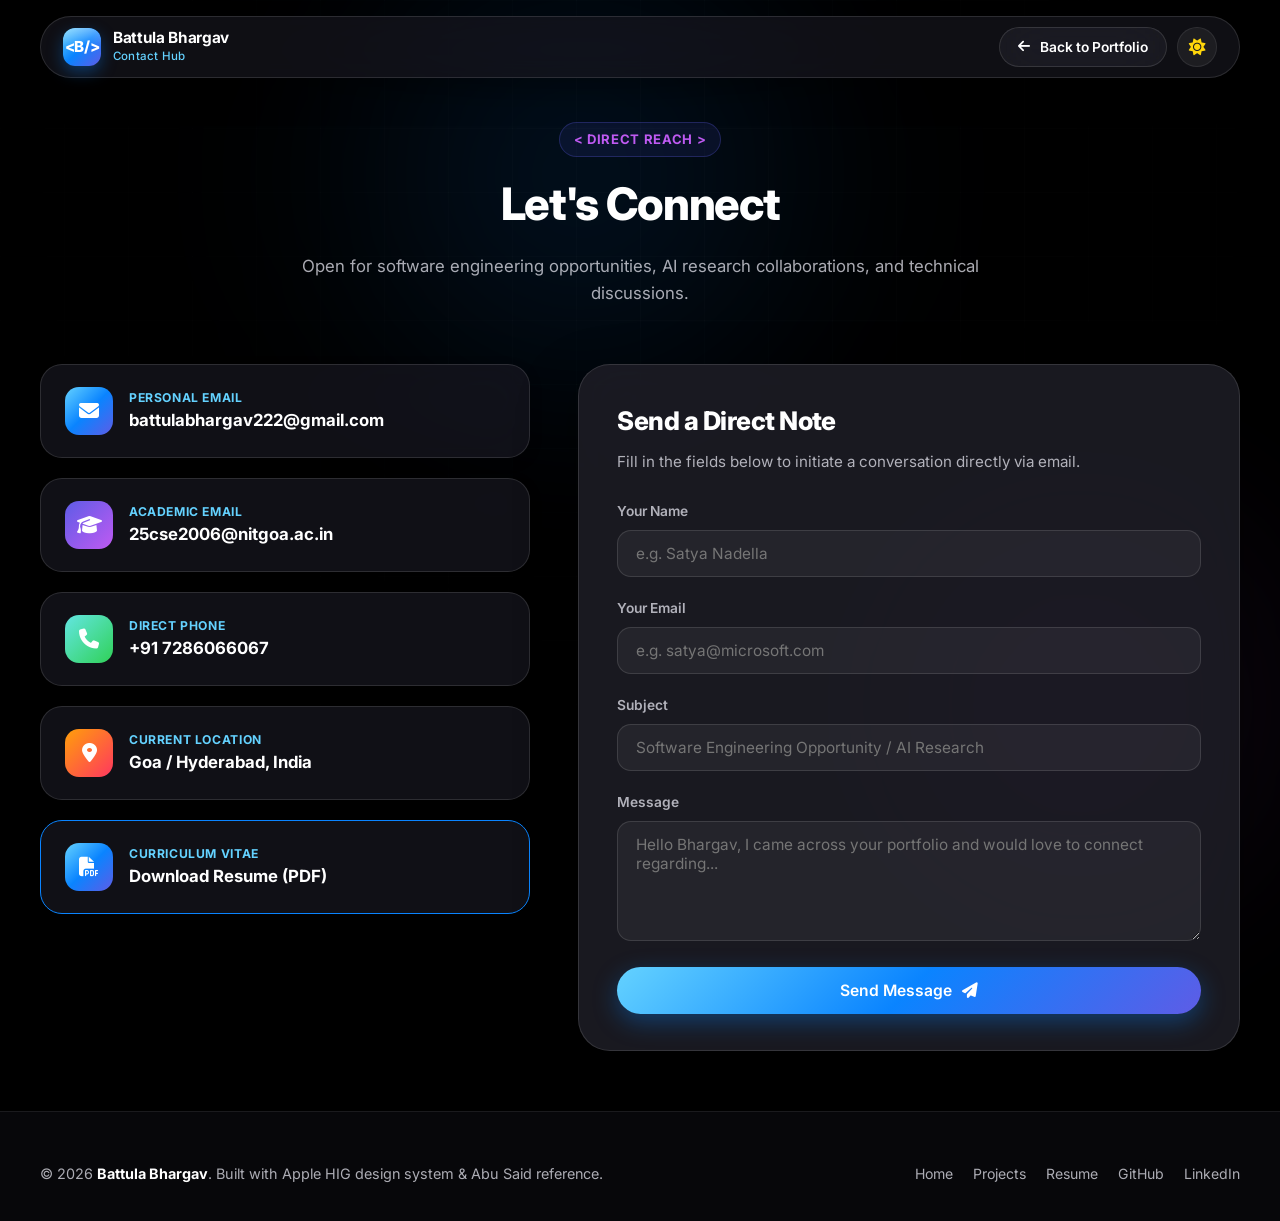
==== Contact me.html @ 29dc0f87 "feat: convert portfolio with Apple HIG palette & Abu Said reference" ====
<!DOCTYPE html>
<html lang="en">
<head>
  <meta charset="UTF-8">
  <meta name="viewport" content="width=device-width, initial-scale=1.0">
  <title>Contact | Battula Bhargav</title>
  <meta name="description" content="Get in touch with Battula Bhargav - Software Engineer & AI Researcher.">
  <link rel="preconnect" href="https://fonts.googleapis.com">
  <link rel="preconnect" href="https://fonts.gstatic.com" crossorigin>
  <link href="https://fonts.googleapis.com/css2?family=Inter:wght@300;400;500;600;700;800&family=JetBrains+Mono:wght@400;500;600;700&display=swap" rel="stylesheet">
  <link rel="stylesheet" href="https://cdnjs.cloudflare.com/ajax/libs/font-awesome/6.5.2/css/all.min.css">
  <link rel="stylesheet" href="styles.css">
  <style>
    .contact-page-wrapper {
      min-height: 80vh;
      display: flex;
      flex-direction: column;
      justify-content: center;
      padding: 60px 0;
    }
  </style>
</head>
<body>
  <div class="ambient-glow-1"></div>
  <div class="ambient-glow-2"></div>

  <!-- Header -->
  <header class="header-wrapper">
    <nav class="navbar">
      <a href="index.html" class="brand">
        <div class="brand-badge">&lt;B/&gt;</div>
        <div class="brand-text">
          <span class="brand-name">Battula Bhargav</span>
          <span class="brand-role">Contact Hub</span>
        </div>
      </a>
      <div class="nav-controls">
        <a href="index.html" class="btn-glass" style="padding:8px 18px;font-size:0.86rem;">
          <i class="fa-solid fa-arrow-left"></i>
          <span>Back to Portfolio</span>
        </a>
        <button class="theme-toggle-btn" id="themeToggle" type="button" aria-label="Toggle Theme">
          <i class="fa-solid fa-sun" id="themeIcon"></i>
        </button>
      </div>
    </nav>
  </header>

  <!-- Contact Form & Info Grid -->
  <main class="container contact-page-wrapper">
    <div class="section-header-center">
      <div class="section-pill">&lt; Direct Reach &gt;</div>
      <h1 class="section-title">Let's Connect</h1>
      <p class="section-subtitle">Open for software engineering opportunities, AI research collaborations, and technical discussions.</p>
    </div>

    <div class="contact-grid">
      <!-- Left: Direct Info Cards -->
      <div class="contact-info-panel">
        <a href="mailto:battulabhargav222@gmail.com" class="contact-card-item">
          <div class="contact-card-icon">
            <i class="fa-solid fa-envelope"></i>
          </div>
          <div class="contact-card-text">
            <span>Personal Email</span>
            <strong>battulabhargav222@gmail.com</strong>
          </div>
        </a>

        <a href="mailto:25cse2006@nitgoa.ac.in" class="contact-card-item">
          <div class="contact-card-icon" style="background:var(--grad-accent);">
            <i class="fa-solid fa-graduation-cap"></i>
          </div>
          <div class="contact-card-text">
            <span>Academic Email</span>
            <strong>25cse2006@nitgoa.ac.in</strong>
          </div>
        </a>

        <a href="tel:+917286066067" class="contact-card-item">
          <div class="contact-card-icon" style="background:var(--grad-mint-green);">
            <i class="fa-solid fa-phone"></i>
          </div>
          <div class="contact-card-text">
            <span>Direct Phone</span>
            <strong>+91 7286066067</strong>
          </div>
        </a>

        <div class="contact-card-item">
          <div class="contact-card-icon" style="background:var(--grad-sunset);">
            <i class="fa-solid fa-location-dot"></i>
          </div>
          <div class="contact-card-text">
            <span>Current Location</span>
            <strong>Goa / Hyderabad, India</strong>
          </div>
        </div>

        <a href="Battula_Bhargav_Resume.pdf" target="_blank" download class="contact-card-item" style="border-color:var(--apple-blue);">
          <div class="contact-card-icon">
            <i class="fa-solid fa-file-pdf"></i>
          </div>
          <div class="contact-card-text">
            <span>Curriculum Vitae</span>
            <strong>Download Resume (PDF)</strong>
          </div>
        </a>
      </div>

      <!-- Right: Contact Form -->
      <div class="contact-form-card">
        <h3 class="form-title">Send a Direct Note</h3>
        <p class="form-subtitle">Fill in the fields below to initiate a conversation directly via email.</p>

        <form class="contact-form" id="contactForm">
          <div class="form-group">
            <label for="contactName" class="form-label">Your Name</label>
            <input type="text" id="contactName" class="form-input" placeholder="e.g. Satya Nadella" required>
          </div>

          <div class="form-group">
            <label for="contactEmail" class="form-label">Your Email</label>
            <input type="email" id="contactEmail" class="form-input" placeholder="e.g. satya@microsoft.com" required>
          </div>

          <div class="form-group">
            <label for="contactSubject" class="form-label">Subject</label>
            <input type="text" id="contactSubject" class="form-input" placeholder="Software Engineering Opportunity / AI Research" required>
          </div>

          <div class="form-group">
            <label for="contactMessage" class="form-label">Message</label>
            <textarea id="contactMessage" class="form-textarea" placeholder="Hello Bhargav, I came across your portfolio and would love to connect regarding..." required></textarea>
          </div>

          <button type="submit" class="btn-primary" style="justify-content:center;margin-top:6px;">
            <span>Send Message</span>
            <i class="fa-solid fa-paper-plane"></i>
          </button>
        </form>
      </div>
    </div>
  </main>

  <footer class="footer">
    <div class="container footer-content">
      <div class="footer-copy">
        &copy; 2026 <strong>Battula Bhargav</strong>. Built with Apple HIG design system &amp; Abu Said reference.
      </div>
      <div class="footer-links">
        <a href="index.html">Home</a>
        <a href="index.html#projects">Projects</a>
        <a href="Battula_Bhargav_Resume.pdf" target="_blank" download>Resume</a>
        <a href="https://github.com/theNovember22" target="_blank" rel="noopener noreferrer">GitHub</a>
        <a href="https://www.linkedin.com/in/b22in" target="_blank" rel="noopener noreferrer">LinkedIn</a>
      </div>
    </div>
  </footer>

  <div class="apple-toast" id="appleToast">
    <i class="fa-solid fa-circle-check"></i>
    <span id="toastMessage">Success</span>
  </div>

  <script src="app.js"></script>
</body>
</html>
---- styles.css ----
/* ==========================================================================
   Apple Human Interface Guidelines (HIG) Design System
   Developer Portfolio: Battula Bhargav
   Reference: Abu Said (abusaid.netlify.app) x Apple Design System
   ========================================================================== */

:root {
  /* Apple HIG System Colors (Dark Mode Default) */
  --apple-blue: #0A84FF;
  --apple-blue-rgb: 10, 132, 255;
  --apple-purple: #BF5AF2;
  --apple-purple-rgb: 191, 90, 242;
  --apple-indigo: #5E5CE6;
  --apple-indigo-rgb: 94, 92, 230;
  --apple-cyan: #64D2FF;
  --apple-cyan-rgb: 100, 210, 255;
  --apple-mint: #63E6E2;
  --apple-mint-rgb: 99, 230, 226;
  --apple-green: #30D158;
  --apple-green-rgb: 48, 209, 88;
  --apple-yellow: #FFD60A;
  --apple-yellow-rgb: 255, 214, 10;
  --apple-orange: #FF9F0A;
  --apple-orange-rgb: 255, 159, 10;
  --apple-pink: #FF375F;
  --apple-pink-rgb: 255, 55, 95;
  --apple-red: #FF453A;
  --apple-red-rgb: 255, 69, 58;

  /* Surfaces & Backgrounds */
  --bg-base: #000000;
  --bg-deep: #07070a;
  --bg-surface: rgba(22, 22, 28, 0.72);
  --bg-surface-elevated: rgba(30, 30, 38, 0.85);
  --bg-surface-glass: rgba(255, 255, 255, 0.04);
  --bg-card: rgba(26, 26, 34, 0.65);
  --bg-code: #0d0e15;
  
  /* Borders & Dividers */
  --border-subtle: rgba(255, 255, 255, 0.08);
  --border-glass: rgba(255, 255, 255, 0.12);
  --border-active: rgba(10, 132, 255, 0.45);
  --border-glow: rgba(100, 210, 255, 0.3);

  /* Typography / Labels */
  --text-primary: #FFFFFF;
  --text-secondary: rgba(235, 235, 245, 0.72);
  --text-tertiary: rgba(235, 235, 245, 0.42);
  --text-muted: rgba(235, 235, 245, 0.28);

  /* Gradients */
  --grad-primary: linear-gradient(135deg, var(--apple-cyan) 0%, var(--apple-blue) 50%, var(--apple-indigo) 100%);
  --grad-accent: linear-gradient(135deg, var(--apple-indigo) 0%, var(--apple-purple) 100%);
  --grad-mint-green: linear-gradient(135deg, var(--apple-mint) 0%, var(--apple-green) 100%);
  --grad-sunset: linear-gradient(135deg, var(--apple-orange) 0%, var(--apple-pink) 100%);
  --grad-apple-glow: radial-gradient(circle at 50% 0%, rgba(10, 132, 255, 0.18), transparent 70%);

  /* Shadows & Glass Filter */
  --shadow-sm: 0 4px 12px rgba(0, 0, 0, 0.25);
  --shadow-md: 0 12px 32px rgba(0, 0, 0, 0.35);
  --shadow-lg: 0 24px 60px rgba(0, 0, 0, 0.45);
  --shadow-glow: 0 0 40px rgba(10, 132, 255, 0.2);
  --blur-glass: blur(24px) saturate(190%);
  --blur-header: blur(20px) saturate(180%);

  /* Radii */
  --radius-sm: 8px;
  --radius-md: 14px;
  --radius-lg: 22px;
  --radius-xl: 32px;
  --radius-full: 9999px;

  /* Layout */
  --max-width: 1200px;
  --font-sans: -apple-system, BlinkMacSystemFont, "SF Pro Display", "SF Pro Text", "Inter", sans-serif;
  --font-mono: "JetBrains Mono", "SF Mono", Menlo, Monaco, Consolas, monospace;
}

/* Light Theme Variables */
body.light-theme {
  --bg-base: #F5F5F7;
  --bg-deep: #ECECEF;
  --bg-surface: rgba(255, 255, 255, 0.82);
  --bg-surface-elevated: rgba(255, 255, 255, 0.95);
  --bg-surface-glass: rgba(0, 0, 0, 0.02);
  --bg-card: rgba(255, 255, 255, 0.78);
  --bg-code: #1E1E26;
  
  --border-subtle: rgba(0, 0, 0, 0.08);
  --border-glass: rgba(0, 0, 0, 0.12);
  --border-active: rgba(0, 113, 227, 0.4);
  --border-glow: rgba(0, 113, 227, 0.25);

  --text-primary: #1D1D1F;
  --text-secondary: #515154;
  --text-tertiary: #86868B;
  --text-muted: #A1A1A6;

  --shadow-sm: 0 4px 12px rgba(0, 0, 0, 0.06);
  --shadow-md: 0 12px 32px rgba(0, 0, 0, 0.08);
  --shadow-lg: 0 24px 60px rgba(0, 0, 0, 0.12);
  --shadow-glow: 0 0 35px rgba(0, 113, 227, 0.15);
}

/* Base & Reset */
*, *::before, *::after {
  box-sizing: border-box;
  margin: 0;
  padding: 0;
}

html {
  scroll-behavior: smooth;
  font-size: 16px;
  -webkit-font-smoothing: antialiased;
  -moz-osx-font-smoothing: grayscale;
}

body {
  font-family: var(--font-sans);
  background-color: var(--bg-base);
  color: var(--text-primary);
  line-height: 1.6;
  overflow-x: hidden;
  position: relative;
  transition: background-color 0.4s cubic-bezier(0.16, 1, 0.3, 1), color 0.4s cubic-bezier(0.16, 1, 0.3, 1);
}

/* Apple Subtle Ambient Lighting Background */
.ambient-glow-1 {
  position: fixed;
  top: -150px;
  left: 20%;
  width: 650px;
  height: 650px;
  border-radius: 50%;
  background: radial-gradient(circle, rgba(10, 132, 255, 0.14) 0%, transparent 70%);
  filter: blur(80px);
  pointer-events: none;
  z-index: 0;
}

.ambient-glow-2 {
  position: fixed;
  top: 45%;
  right: -100px;
  width: 600px;
  height: 600px;
  border-radius: 50%;
  background: radial-gradient(circle, rgba(191, 90, 242, 0.11) 0%, transparent 70%);
  filter: blur(90px);
  pointer-events: none;
  z-index: 0;
}

.ambient-glow-3 {
  position: fixed;
  bottom: -150px;
  left: 10%;
  width: 550px;
  height: 550px;
  border-radius: 50%;
  background: radial-gradient(circle, rgba(99, 230, 226, 0.09) 0%, transparent 70%);
  filter: blur(80px);
  pointer-events: none;
  z-index: 0;
}

/* Subtle Apple Grid Texture */
body::before {
  content: "";
  position: fixed;
  inset: 0;
  background-image: 
    linear-gradient(to right, var(--border-subtle) 1px, transparent 1px),
    linear-gradient(to bottom, var(--border-subtle) 1px, transparent 1px);
  background-size: 64px 64px;
  mask-image: radial-gradient(ellipse at 50% 20%, rgba(0,0,0,0.7) 0%, transparent 80%);
  -webkit-mask-image: radial-gradient(ellipse at 50% 20%, rgba(0,0,0,0.7) 0%, transparent 80%);
  pointer-events: none;
  opacity: 0.35;
  z-index: 0;
}

a {
  color: inherit;
  text-decoration: none;
  transition: all 0.25s ease;
}

img {
  max-width: 100%;
  display: block;
}

button {
  font-family: inherit;
  cursor: pointer;
  border: none;
  outline: none;
  background: none;
}

.container {
  width: min(var(--max-width), calc(100% - 40px));
  margin: 0 auto;
  position: relative;
  z-index: 1;
}

/* ==========================================================================
   Header & Navigation (Apple Glassmorphism Bar)
   ========================================================================== */
.header-wrapper {
  position: sticky;
  top: 16px;
  z-index: 1000;
  width: 100%;
  display: flex;
  justify-content: center;
  padding: 0 16px;
}

.navbar {
  width: min(var(--max-width), 100%);
  display: flex;
  align-items: center;
  justify-content: space-between;
  padding: 10px 22px;
  background: var(--bg-surface);
  backdrop-filter: var(--blur-header);
  -webkit-backdrop-filter: var(--blur-header);
  border: 1px solid var(--border-glass);
  border-radius: var(--radius-full);
  box-shadow: var(--shadow-md);
  transition: all 0.3s cubic-bezier(0.16, 1, 0.3, 1);
}

.navbar:hover {
  border-color: rgba(255, 255, 255, 0.2);
  box-shadow: var(--shadow-lg), 0 0 20px rgba(10, 132, 255, 0.12);
}

.brand {
  display: flex;
  align-items: center;
  gap: 12px;
  font-weight: 700;
  font-size: 1.05rem;
  letter-spacing: -0.02em;
}

.brand-badge {
  width: 38px;
  height: 38px;
  border-radius: 12px;
  background: var(--grad-primary);
  display: grid;
  place-items: center;
  color: #fff;
  font-weight: 800;
  font-size: 0.95rem;
  box-shadow: 0 6px 16px rgba(10, 132, 255, 0.35);
  position: relative;
  overflow: hidden;
}

.brand-badge::after {
  content: "";
  position: absolute;
  top: 0;
  left: 0;
  right: 0;
  height: 50%;
  background: linear-gradient(180deg, rgba(255, 255, 255, 0.35), transparent);
  border-radius: 12px 12px 0 0;
}

.brand-text {
  display: flex;
  flex-direction: column;
}

.brand-name {
  color: var(--text-primary);
  font-size: 0.96rem;
  font-weight: 700;
  line-height: 1.15;
}

.brand-role {
  color: var(--apple-cyan);
  font-size: 0.72rem;
  font-weight: 500;
  letter-spacing: 0.02em;
}

.nav-menu {
  display: flex;
  align-items: center;
  list-style: none;
  gap: 6px;
}

.nav-link {
  padding: 8px 14px;
  border-radius: var(--radius-full);
  font-size: 0.88rem;
  font-weight: 500;
  color: var(--text-secondary);
  transition: all 0.2s cubic-bezier(0.16, 1, 0.3, 1);
  position: relative;
}

.nav-link:hover {
  color: var(--text-primary);
  background: rgba(255, 255, 255, 0.08);
}

.nav-link.active {
  color: #FFFFFF;
  background: var(--apple-blue);
  box-shadow: 0 4px 14px rgba(10, 132, 255, 0.35);
}

body.light-theme .nav-link.active {
  color: #FFFFFF;
  background: var(--apple-blue);
}

.nav-controls {
  display: flex;
  align-items: center;
  gap: 10px;
}

.theme-toggle-btn {
  width: 40px;
  height: 40px;
  border-radius: 50%;
  background: rgba(255, 255, 255, 0.06);
  border: 1px solid var(--border-subtle);
  color: var(--apple-yellow);
  display: grid;
  place-items: center;
  font-size: 1.05rem;
  transition: all 0.25s ease;
}

.theme-toggle-btn:hover {
  transform: scale(1.08) rotate(15deg);
  background: rgba(255, 255, 255, 0.12);
  border-color: var(--apple-yellow);
  box-shadow: 0 0 16px rgba(255, 214, 10, 0.3);
}

.btn-header-resume {
  display: inline-flex;
  align-items: center;
  gap: 8px;
  padding: 8px 18px;
  border-radius: var(--radius-full);
  background: var(--grad-primary);
  color: #FFFFFF;
  font-size: 0.84rem;
  font-weight: 600;
  box-shadow: 0 4px 16px rgba(10, 132, 255, 0.3);
  transition: all 0.25s cubic-bezier(0.16, 1, 0.3, 1);
}

.btn-header-resume:hover {
  transform: translateY(-2px);
  box-shadow: 0 6px 22px rgba(10, 132, 255, 0.45);
}

.mobile-menu-btn {
  display: none;
  width: 40px;
  height: 40px;
  border-radius: 12px;
  background: rgba(255, 255, 255, 0.06);
  border: 1px solid var(--border-subtle);
  color: var(--text-primary);
  place-items: center;
  font-size: 1.1rem;
}

/* ==========================================================================
   Hero Section (Abu Said Style with Apple Code Card)
   ========================================================================== */
.hero-section {
  padding: 60px 0 80px;
  min-height: calc(100vh - 120px);
  display: flex;
  align-items: center;
}

.hero-grid {
  display: grid;
  grid-template-columns: 1.15fr 1fr;
  gap: 48px;
  align-items: center;
}

/* Left Hero Column */
.hero-content {
  display: flex;
  flex-direction: column;
  gap: 24px;
}

.hero-pill {
  display: inline-flex;
  align-items: center;
  gap: 10px;
  padding: 8px 16px;
  border-radius: var(--radius-full);
  background: rgba(10, 132, 255, 0.08);
  border: 1px solid rgba(10, 132, 255, 0.25);
  color: var(--apple-cyan);
  font-size: 0.85rem;
  font-weight: 600;
  letter-spacing: 0.02em;
  width: fit-content;
  backdrop-filter: blur(10px);
}

.pulse-dot {
  width: 8px;
  height: 8px;
  border-radius: 50%;
  background: var(--apple-green);
  box-shadow: 0 0 10px var(--apple-green);
  animation: pulse-apple 2s infinite ease-in-out;
}

@keyframes pulse-apple {
  0% { transform: scale(0.95); box-shadow: 0 0 0 0 rgba(48, 209, 88, 0.7); }
  70% { transform: scale(1.1); box-shadow: 0 0 0 8px rgba(48, 209, 88, 0); }
  100% { transform: scale(0.95); box-shadow: 0 0 0 0 rgba(48, 209, 88, 0); }
}

.hero-title {
  font-size: clamp(2.6rem, 5vw, 4.4rem);
  font-weight: 800;
  line-height: 1.05;
  letter-spacing: -0.04em;
  color: var(--text-primary);
}

.hero-title .gradient-text {
  background: var(--grad-primary);
  -webkit-background-clip: text;
  -webkit-text-fill-color: transparent;
  display: inline-block;
}

.hero-typing-wrapper {
  font-size: clamp(1.15rem, 2.2vw, 1.6rem);
  font-weight: 600;
  color: var(--text-secondary);
  display: flex;
  align-items: center;
  gap: 8px;
  min-height: 2.2rem;
}

.typing-target {
  color: var(--apple-cyan);
  border-right: 2px solid var(--apple-blue);
  padding-right: 4px;
  animation: cursor-blink 0.8s infinite;
}

@keyframes cursor-blink {
  0%, 100% { border-color: var(--apple-blue); }
  50% { border-color: transparent; }
}

.hero-desc {
  font-size: 1.08rem;
  color: var(--text-secondary);
  line-height: 1.7;
  max-width: 580px;
}

.hero-actions {
  display: flex;
  align-items: center;
  gap: 16px;
  flex-wrap: wrap;
  margin-top: 8px;
}

.btn-primary {
  display: inline-flex;
  align-items: center;
  gap: 10px;
  padding: 14px 28px;
  border-radius: var(--radius-full);
  background: var(--grad-primary);
  color: #FFFFFF;
  font-weight: 600;
  font-size: 0.98rem;
  box-shadow: 0 8px 24px rgba(10, 132, 255, 0.35);
  transition: all 0.28s cubic-bezier(0.16, 1, 0.3, 1);
}

.btn-primary:hover {
  transform: translateY(-3px) scale(1.02);
  box-shadow: 0 12px 32px rgba(10, 132, 255, 0.45);
}

.btn-glass {
  display: inline-flex;
  align-items: center;
  gap: 10px;
  padding: 13px 26px;
  border-radius: var(--radius-full);
  background: var(--bg-surface-glass);
  border: 1px solid var(--border-glass);
  color: var(--text-primary);
  font-weight: 600;
  font-size: 0.98rem;
  backdrop-filter: var(--blur-glass);
  transition: all 0.28s cubic-bezier(0.16, 1, 0.3, 1);
}

.btn-glass:hover {
  transform: translateY(-3px);
  background: rgba(255, 255, 255, 0.1);
  border-color: rgba(255, 255, 255, 0.25);
  box-shadow: var(--shadow-sm);
}

.hero-socials {
  display: flex;
  align-items: center;
  gap: 14px;
  margin-top: 8px;
}

.social-icon-btn {
  width: 44px;
  height: 44px;
  border-radius: 50%;
  background: var(--bg-card);
  border: 1px solid var(--border-subtle);
  color: var(--text-secondary);
  display: grid;
  place-items: center;
  font-size: 1.15rem;
  transition: all 0.25s cubic-bezier(0.16, 1, 0.3, 1);
}

.social-icon-btn:hover {
  transform: translateY(-3px) scale(1.08);
  color: #FFFFFF;
  border-color: var(--apple-blue);
  box-shadow: 0 6px 18px rgba(10, 132, 255, 0.3);
}

.social-icon-btn.github:hover { border-color: #FFFFFF; color: #FFFFFF; box-shadow: 0 6px 18px rgba(255, 255, 255, 0.2); }
.social-icon-btn.linkedin:hover { border-color: var(--apple-blue); color: var(--apple-blue); }
.social-icon-btn.leetcode:hover { border-color: var(--apple-orange); color: var(--apple-orange); }
.social-icon-btn.email:hover { border-color: var(--apple-mint); color: var(--apple-mint); }
.social-icon-btn.phone:hover { border-color: var(--apple-green); color: var(--apple-green); }

/* ==========================================================================
   macOS Interactive Code Card (Abu Said Signature Component)
   ========================================================================== */
.code-window {
  background: var(--bg-code);
  border-radius: var(--radius-lg);
  border: 1px solid var(--border-glass);
  box-shadow: var(--shadow-lg), 0 0 30px rgba(94, 92, 230, 0.15);
  overflow: hidden;
  position: relative;
  transition: transform 0.3s cubic-bezier(0.16, 1, 0.3, 1), box-shadow 0.3s cubic-bezier(0.16, 1, 0.3, 1);
}

.code-window:hover {
  transform: translateY(-4px);
  box-shadow: var(--shadow-lg), 0 0 45px rgba(10, 132, 255, 0.22);
}

.code-window-header {
  display: flex;
  align-items: center;
  justify-content: space-between;
  padding: 12px 18px;
  background: rgba(255, 255, 255, 0.03);
  border-bottom: 1px solid var(--border-subtle);
}

.mac-traffic-lights {
  display: flex;
  align-items: center;
  gap: 8px;
}

.mac-dot {
  width: 12px;
  height: 12px;
  border-radius: 50%;
  display: inline-block;
  position: relative;
}

.mac-dot.red { background: var(--apple-red); box-shadow: 0 0 6px rgba(255, 69, 58, 0.4); }
.mac-dot.yellow { background: var(--apple-yellow); box-shadow: 0 0 6px rgba(255, 214, 10, 0.4); }
.mac-dot.green { background: var(--apple-green); box-shadow: 0 0 6px rgba(48, 209, 88, 0.4); }

.code-tab {
  display: flex;
  align-items: center;
  gap: 8px;
  font-family: var(--font-mono);
  font-size: 0.8rem;
  color: var(--text-secondary);
  background: rgba(255, 255, 255, 0.05);
  padding: 4px 12px;
  border-radius: var(--radius-sm);
  border: 1px solid var(--border-subtle);
}

.code-tab i {
  color: var(--apple-yellow);
}

.code-actions {
  display: flex;
  align-items: center;
  gap: 8px;
}

.btn-code-action {
  padding: 4px 10px;
  border-radius: var(--radius-sm);
  background: rgba(255, 255, 255, 0.06);
  border: 1px solid var(--border-subtle);
  color: var(--text-secondary);
  font-size: 0.76rem;
  font-family: var(--font-mono);
  display: flex;
  align-items: center;
  gap: 6px;
  transition: all 0.2s ease;
}

.btn-code-action:hover {
  background: rgba(255, 255, 255, 0.12);
  color: var(--text-primary);
  border-color: var(--apple-blue);
}

.btn-code-action.run-btn {
  background: rgba(48, 209, 88, 0.15);
  border-color: rgba(48, 209, 88, 0.3);
  color: var(--apple-green);
}

.btn-code-action.run-btn:hover {
  background: rgba(48, 209, 88, 0.25);
  box-shadow: 0 0 12px rgba(48, 209, 88, 0.3);
}

.code-body {
  padding: 20px 22px;
  font-family: var(--font-mono);
  font-size: 0.88rem;
  line-height: 1.7;
  overflow-x: auto;
}

.code-line {
  display: flex;
  align-items: flex-start;
  white-space: pre;
}

.line-no {
  display: inline-block;
  width: 26px;
  color: var(--text-muted);
  user-select: none;
  text-align: right;
  margin-right: 18px;
  font-size: 0.82rem;
}

/* Syntax Highlighting (Xcode / Apple Palette) */
.c-keyword { color: var(--apple-pink); font-weight: 600; }
.c-var { color: var(--apple-cyan); }
.c-prop { color: var(--apple-blue); }
.c-string { color: var(--apple-mint); }
.c-bool { color: var(--apple-green); font-weight: 600; }
.c-func { color: var(--apple-purple); }
.c-comment { color: var(--text-tertiary); font-style: italic; }
.c-num { color: var(--apple-orange); }

.code-output-tray {
  margin: 12px 20px 16px;
  padding: 12px 16px;
  background: rgba(10, 132, 255, 0.08);
  border: 1px solid rgba(10, 132, 255, 0.2);
  border-radius: var(--radius-md);
  font-family: var(--font-mono);
  font-size: 0.82rem;
  color: var(--apple-cyan);
  display: none;
  animation: fadeInTray 0.3s ease;
}

.code-output-tray.show {
  display: block;
}

@keyframes fadeInTray {
  from { opacity: 0; transform: translateY(6px); }
  to { opacity: 1; transform: translateY(0); }
}

/* ==========================================================================
   Section Layout & Section Headings
   ========================================================================== */
.section {
  padding: 90px 0;
  position: relative;
}

.section-header-center {
  text-align: center;
  max-width: 680px;
  margin: 0 auto 56px;
  display: flex;
  flex-direction: column;
  align-items: center;
  gap: 12px;
}

.section-pill {
  display: inline-flex;
  align-items: center;
  gap: 8px;
  padding: 6px 14px;
  border-radius: var(--radius-full);
  background: rgba(94, 92, 230, 0.1);
  border: 1px solid rgba(94, 92, 230, 0.28);
  color: var(--apple-purple);
  font-size: 0.82rem;
  font-weight: 700;
  letter-spacing: 0.05em;
  text-transform: uppercase;
}

.section-title {
  font-size: clamp(2rem, 3.5vw, 2.8rem);
  font-weight: 800;
  letter-spacing: -0.03em;
  color: var(--text-primary);
}

.section-subtitle {
  font-size: 1.05rem;
  color: var(--text-secondary);
  line-height: 1.65;
}

/* ==========================================================================
   About Me Section
   ========================================================================== */
.about-grid {
  display: grid;
  grid-template-columns: 0.9fr 1.25fr;
  gap: 52px;
  align-items: center;
}

.about-photo-wrapper {
  position: relative;
  display: flex;
  justify-content: center;
}

.about-photo-frame {
  position: relative;
  width: min(100%, 380px);
  aspect-ratio: 1;
  border-radius: var(--radius-xl);
  padding: 10px;
  background: linear-gradient(145deg, rgba(255, 255, 255, 0.12), rgba(255, 255, 255, 0.02));
  border: 1px solid var(--border-glass);
  box-shadow: var(--shadow-lg), 0 0 35px rgba(10, 132, 255, 0.2);
}

.about-photo-frame::before {
  content: "";
  position: absolute;
  inset: -2px;
  border-radius: calc(var(--radius-xl) + 2px);
  background: linear-gradient(135deg, var(--apple-cyan), var(--apple-indigo), var(--apple-purple));
  z-index: -1;
  opacity: 0.45;
  filter: blur(14px);
}

.about-photo {
  width: 100%;
  height: 100%;
  object-fit: cover;
  border-radius: calc(var(--radius-xl) - 8px);
}

.about-floating-badge {
  position: absolute;
  bottom: -15px;
  right: -10px;
  padding: 12px 20px;
  border-radius: var(--radius-lg);
  background: var(--bg-surface-elevated);
  backdrop-filter: var(--blur-glass);
  border: 1px solid var(--border-glass);
  box-shadow: var(--shadow-md);
  display: flex;
  align-items: center;
  gap: 12px;
  animation: floatBadge 5s ease-in-out infinite;
}

@keyframes floatBadge {
  0%, 100% { transform: translateY(0); }
  50% { transform: translateY(-8px); }
}

.floating-badge-icon {
  width: 40px;
  height: 40px;
  border-radius: 10px;
  background: var(--grad-primary);
  display: grid;
  place-items: center;
  color: #fff;
  font-size: 1.1rem;
}

.floating-badge-text strong {
  display: block;
  font-size: 0.94rem;
  color: var(--text-primary);
  font-weight: 700;
}

.floating-badge-text span {
  font-size: 0.76rem;
  color: var(--apple-cyan);
}

.about-content {
  display: flex;
  flex-direction: column;
  gap: 22px;
}

.about-content h3 {
  font-size: 1.85rem;
  font-weight: 700;
  letter-spacing: -0.02em;
  color: var(--text-primary);
}

.about-bio {
  font-size: 1.04rem;
  color: var(--text-secondary);
  line-height: 1.8;
}

.about-highlights-grid {
  display: grid;
  grid-template-columns: repeat(2, 1fr);
  gap: 16px;
  margin-top: 10px;
}

.highlight-card {
  padding: 18px 20px;
  border-radius: var(--radius-md);
  background: var(--bg-card);
  border: 1px solid var(--border-subtle);
  transition: all 0.25s ease;
}

.highlight-card:hover {
  border-color: var(--border-active);
  transform: translateY(-3px);
  box-shadow: var(--shadow-sm);
}

.highlight-card strong {
  font-size: 1.65rem;
  font-weight: 800;
  color: var(--text-primary);
  display: block;
  font-family: var(--font-sans);
  letter-spacing: -0.03em;
  background: var(--grad-primary);
  -webkit-background-clip: text;
  -webkit-text-fill-color: transparent;
}

.highlight-card span {
  font-size: 0.85rem;
  color: var(--text-secondary);
  line-height: 1.35;
  display: block;
  margin-top: 4px;
}

/* ==========================================================================
   Experience Section (Apple Interactive Timeline)
   ========================================================================== */
.timeline-container {
  max-width: 920px;
  margin: 0 auto;
  position: relative;
  display: flex;
  flex-direction: column;
  gap: 32px;
}

.timeline-container::before {
  content: "";
  position: absolute;
  top: 20px;
  bottom: 20px;
  left: 31px;
  width: 2px;
  background: linear-gradient(180deg, var(--apple-cyan) 0%, var(--apple-blue) 45%, var(--apple-purple) 90%, transparent 100%);
}

.timeline-item {
  position: relative;
  padding-left: 80px;
}

.timeline-marker {
  position: absolute;
  top: 24px;
  left: 18px;
  width: 28px;
  height: 28px;
  border-radius: 50%;
  background: var(--bg-surface-elevated);
  border: 3px solid var(--apple-blue);
  box-shadow: 0 0 16px rgba(10, 132, 255, 0.5);
  display: grid;
  place-items: center;
  z-index: 2;
}

.timeline-marker::after {
  content: "";
  width: 8px;
  height: 8px;
  border-radius: 50%;
  background: #FFFFFF;
}

.timeline-card {
  padding: 28px 32px;
  border-radius: var(--radius-lg);
  background: var(--bg-card);
  backdrop-filter: var(--blur-glass);
  border: 1px solid var(--border-glass);
  box-shadow: var(--shadow-md);
  transition: all 0.3s cubic-bezier(0.16, 1, 0.3, 1);
}

.timeline-card:hover {
  transform: translateY(-4px);
  border-color: var(--border-active);
  box-shadow: var(--shadow-lg), 0 0 25px rgba(10, 132, 255, 0.15);
}

.timeline-header {
  display: flex;
  justify-content: space-between;
  align-items: flex-start;
  flex-wrap: wrap;
  gap: 12px;
  margin-bottom: 12px;
}

.timeline-role {
  font-size: 1.35rem;
  font-weight: 700;
  color: var(--text-primary);
  letter-spacing: -0.02em;
}

.timeline-company {
  font-size: 1.05rem;
  color: var(--apple-cyan);
  font-weight: 600;
  display: flex;
  align-items: center;
  gap: 8px;
}

.timeline-badge {
  padding: 6px 14px;
  border-radius: var(--radius-full);
  background: rgba(10, 132, 255, 0.12);
  border: 1px solid rgba(10, 132, 255, 0.25);
  color: var(--apple-cyan);
  font-size: 0.82rem;
  font-weight: 600;
}

.timeline-bullets {
  list-style: none;
  display: flex;
  flex-direction: column;
  gap: 10px;
  margin-top: 16px;
}

.timeline-bullets li {
  position: relative;
  padding-left: 22px;
  color: var(--text-secondary);
  font-size: 0.95rem;
  line-height: 1.65;
}

.timeline-bullets li::before {
  content: "▹";
  position: absolute;
  left: 0;
  color: var(--apple-blue);
  font-size: 1rem;
}

/* ==========================================================================
   Skills Section (Infinite Marquee + Interactive Category Grid)
   ========================================================================== */
.skills-marquee-wrapper {
  overflow: hidden;
  padding: 24px 0;
  position: relative;
  width: 100%;
  margin-bottom: 48px;
  mask-image: linear-gradient(90deg, transparent, #000 12%, #000 88%, transparent);
  -webkit-mask-image: linear-gradient(90deg, transparent, #000 12%, #000 88%, transparent);
}

.skills-marquee-track {
  display: flex;
  gap: 20px;
  width: max-content;
  animation: marquee-scroll 32s linear infinite;
}

.skills-marquee-track:hover {
  animation-play-state: paused;
}

@keyframes marquee-scroll {
  from { transform: translateX(0); }
  to { transform: translateX(-50%); }
}

.marquee-chip {
  display: inline-flex;
  align-items: center;
  gap: 10px;
  padding: 10px 20px;
  border-radius: var(--radius-full);
  background: var(--bg-card);
  backdrop-filter: var(--blur-glass);
  border: 1px solid var(--border-glass);
  color: var(--text-primary);
  font-size: 0.92rem;
  font-weight: 600;
  box-shadow: var(--shadow-sm);
  white-space: nowrap;
  transition: all 0.25s ease;
}

.marquee-chip:hover {
  border-color: var(--apple-blue);
  transform: translateY(-2px);
  box-shadow: 0 4px 18px rgba(10, 132, 255, 0.25);
}

.marquee-chip i {
  font-size: 1.15rem;
  color: var(--apple-cyan);
}

/* Skills Category Filter */
.skills-filter-nav {
  display: flex;
  justify-content: center;
  flex-wrap: wrap;
  gap: 10px;
  margin-bottom: 36px;
}

.skill-filter-btn {
  padding: 8px 18px;
  border-radius: var(--radius-full);
  background: var(--bg-card);
  border: 1px solid var(--border-subtle);
  color: var(--text-secondary);
  font-size: 0.88rem;
  font-weight: 600;
  transition: all 0.25s ease;
}

.skill-filter-btn:hover {
  color: var(--text-primary);
  border-color: rgba(255, 255, 255, 0.2);
}

.skill-filter-btn.active {
  background: var(--apple-blue);
  color: #FFFFFF;
  border-color: var(--apple-blue);
  box-shadow: 0 4px 14px rgba(10, 132, 255, 0.35);
}

.skills-grid {
  display: grid;
  grid-template-columns: repeat(auto-fill, minmax(180px, 1fr));
  gap: 18px;
}

.skill-card {
  padding: 22px 18px;
  border-radius: var(--radius-lg);
  background: var(--bg-card);
  border: 1px solid var(--border-subtle);
  display: flex;
  flex-direction: column;
  align-items: center;
  text-align: center;
  gap: 12px;
  transition: all 0.3s cubic-bezier(0.16, 1, 0.3, 1);
  position: relative;
  overflow: hidden;
}

.skill-card:hover {
  transform: translateY(-5px);
  border-color: var(--border-active);
  box-shadow: var(--shadow-md), 0 0 20px rgba(10, 132, 255, 0.15);
}

.skill-card-icon {
  width: 52px;
  height: 52px;
  border-radius: var(--radius-md);
  background: rgba(255, 255, 255, 0.05);
  display: grid;
  place-items: center;
  font-size: 1.6rem;
  color: var(--apple-cyan);
  transition: transform 0.25s ease;
}

.skill-card:hover .skill-card-icon {
  transform: scale(1.12);
  color: var(--apple-blue);
}

.skill-card-name {
  font-weight: 700;
  font-size: 0.98rem;
  color: var(--text-primary);
}

.skill-card-tag {
  font-size: 0.76rem;
  color: var(--text-tertiary);
  text-transform: uppercase;
  letter-spacing: 0.04em;
}

/* ==========================================================================
   Projects Section (Abu Said Rich Card Showcase)
   ========================================================================== */
.projects-filter-nav {
  display: flex;
  justify-content: center;
  flex-wrap: wrap;
  gap: 10px;
  margin-bottom: 40px;
}

.project-filter-btn {
  padding: 9px 20px;
  border-radius: var(--radius-full);
  background: var(--bg-card);
  border: 1px solid var(--border-subtle);
  color: var(--text-secondary);
  font-size: 0.88rem;
  font-weight: 600;
  transition: all 0.25s ease;
}

.project-filter-btn:hover {
  color: var(--text-primary);
  border-color: rgba(255, 255, 255, 0.2);
}

.project-filter-btn.active {
  background: var(--apple-blue);
  color: #FFFFFF;
  border-color: var(--apple-blue);
  box-shadow: 0 4px 14px rgba(10, 132, 255, 0.35);
}

.projects-grid {
  display: grid;
  grid-template-columns: repeat(auto-fill, minmax(360px, 1fr));
  gap: 28px;
}

.project-card {
  border-radius: var(--radius-xl);
  background: var(--bg-card);
  backdrop-filter: var(--blur-glass);
  border: 1px solid var(--border-glass);
  overflow: hidden;
  display: flex;
  flex-direction: column;
  transition: all 0.35s cubic-bezier(0.16, 1, 0.3, 1);
  box-shadow: var(--shadow-md);
  position: relative;
}

.project-card:hover {
  transform: translateY(-6px);
  border-color: var(--border-active);
  box-shadow: var(--shadow-lg), 0 0 35px rgba(10, 132, 255, 0.18);
}

.project-card-header {
  padding: 26px 28px 14px;
  display: flex;
  justify-content: space-between;
  align-items: flex-start;
  gap: 16px;
}

.project-badge-icon {
  width: 48px;
  height: 48px;
  border-radius: var(--radius-md);
  background: linear-gradient(135deg, rgba(10, 132, 255, 0.15), rgba(94, 92, 230, 0.25));
  border: 1px solid rgba(10, 132, 255, 0.3);
  display: grid;
  place-items: center;
  color: var(--apple-cyan);
  font-size: 1.35rem;
}

.project-card-links {
  display: flex;
  align-items: center;
  gap: 8px;
}

.card-icon-link {
  width: 36px;
  height: 36px;
  border-radius: 50%;
  background: rgba(255, 255, 255, 0.06);
  border: 1px solid var(--border-subtle);
  color: var(--text-secondary);
  display: grid;
  place-items: center;
  font-size: 0.92rem;
  transition: all 0.2s ease;
}

.card-icon-link:hover {
  background: var(--apple-blue);
  color: #FFFFFF;
  border-color: var(--apple-blue);
  transform: scale(1.1);
}

.project-card-body {
  padding: 0 28px 20px;
  flex: 1;
  display: flex;
  flex-direction: column;
  gap: 14px;
}

.project-tag-pill {
  font-size: 0.74rem;
  font-weight: 700;
  text-transform: uppercase;
  letter-spacing: 0.05em;
  color: var(--apple-cyan);
}

.project-title {
  font-size: 1.35rem;
  font-weight: 700;
  color: var(--text-primary);
  line-height: 1.25;
}

.project-desc {
  font-size: 0.94rem;
  color: var(--text-secondary);
  line-height: 1.65;
}

.project-highlights-list {
  list-style: none;
  display: flex;
  flex-direction: column;
  gap: 6px;
  margin-top: 4px;
}

.project-highlights-list li {
  position: relative;
  padding-left: 18px;
  font-size: 0.86rem;
  color: var(--text-secondary);
}

.project-highlights-list li::before {
  content: "•";
  position: absolute;
  left: 0;
  color: var(--apple-cyan);
}

.project-card-footer {
  padding: 16px 28px 24px;
  border-top: 1px solid var(--border-subtle);
  display: flex;
  flex-wrap: wrap;
  gap: 8px;
}

.tech-chip {
  padding: 4px 10px;
  border-radius: var(--radius-sm);
  background: rgba(255, 255, 255, 0.05);
  border: 1px solid var(--border-subtle);
  color: var(--text-secondary);
  font-size: 0.76rem;
  font-family: var(--font-mono);
}

/* ==========================================================================
   Education Section
   ========================================================================== */
.education-grid {
  display: grid;
  grid-template-columns: repeat(auto-fit, minmax(280px, 1fr));
  gap: 24px;
}

.education-card {
  padding: 28px 26px;
  border-radius: var(--radius-lg);
  background: var(--bg-card);
  backdrop-filter: var(--blur-glass);
  border: 1px solid var(--border-glass);
  box-shadow: var(--shadow-md);
  display: flex;
  flex-direction: column;
  justify-content: space-between;
  gap: 18px;
  transition: all 0.3s cubic-bezier(0.16, 1, 0.3, 1);
  position: relative;
  overflow: hidden;
}

.education-card:hover {
  transform: translateY(-5px);
  border-color: var(--border-active);
  box-shadow: var(--shadow-lg), 0 0 25px rgba(10, 132, 255, 0.15);
}

.edu-top {
  display: flex;
  justify-content: space-between;
  align-items: center;
}

.edu-year-badge {
  padding: 4px 12px;
  border-radius: var(--radius-full);
  background: rgba(94, 92, 230, 0.12);
  border: 1px solid rgba(94, 92, 230, 0.25);
  color: var(--apple-purple);
  font-size: 0.78rem;
  font-weight: 600;
}

.edu-score-badge {
  padding: 4px 12px;
  border-radius: var(--radius-full);
  background: rgba(48, 209, 88, 0.12);
  border: 1px solid rgba(48, 209, 88, 0.25);
  color: var(--apple-green);
  font-size: 0.82rem;
  font-weight: 700;
}

.edu-degree {
  font-size: 1.25rem;
  font-weight: 700;
  color: var(--text-primary);
  margin-bottom: 4px;
}

.edu-institute {
  font-size: 0.95rem;
  color: var(--apple-cyan);
  font-weight: 500;
}

.edu-notes {
  font-size: 0.88rem;
  color: var(--text-secondary);
  line-height: 1.5;
}

/* ==========================================================================
   Achievements & Certifications Section
   ========================================================================== */
.achievements-grid {
  display: grid;
  grid-template-columns: repeat(auto-fill, minmax(320px, 1fr));
  gap: 22px;
}

.achievement-card {
  padding: 24px 22px;
  border-radius: var(--radius-lg);
  background: var(--bg-card);
  backdrop-filter: var(--blur-glass);
  border: 1px solid var(--border-glass);
  display: flex;
  align-items: flex-start;
  gap: 16px;
  box-shadow: var(--shadow-sm);
  transition: all 0.3s cubic-bezier(0.16, 1, 0.3, 1);
}

.achievement-card:hover {
  transform: translateY(-4px);
  border-color: var(--border-active);
  box-shadow: var(--shadow-md), 0 0 20px rgba(10, 132, 255, 0.15);
}

.achievement-icon {
  width: 44px;
  height: 44px;
  border-radius: var(--radius-md);
  background: linear-gradient(135deg, rgba(255, 214, 10, 0.15), rgba(255, 159, 10, 0.25));
  border: 1px solid rgba(255, 214, 10, 0.3);
  color: var(--apple-yellow);
  display: grid;
  place-items: center;
  font-size: 1.25rem;
  flex-shrink: 0;
}

.achievement-icon.cyan {
  background: linear-gradient(135deg, rgba(100, 210, 255, 0.15), rgba(10, 132, 255, 0.25));
  border-color: rgba(100, 210, 255, 0.3);
  color: var(--apple-cyan);
}

.achievement-icon.purple {
  background: linear-gradient(135deg, rgba(191, 90, 242, 0.15), rgba(94, 92, 230, 0.25));
  border-color: rgba(191, 90, 242, 0.3);
  color: var(--apple-purple);
}

.achievement-icon.green {
  background: linear-gradient(135deg, rgba(99, 230, 226, 0.15), rgba(48, 209, 88, 0.25));
  border-color: rgba(48, 209, 88, 0.3);
  color: var(--apple-green);
}

.achievement-details h4 {
  font-size: 1.05rem;
  font-weight: 700;
  color: var(--text-primary);
  margin-bottom: 4px;
}

.achievement-details p {
  font-size: 0.86rem;
  color: var(--text-secondary);
  line-height: 1.5;
}

.achievement-date {
  display: inline-block;
  margin-top: 6px;
  font-size: 0.74rem;
  color: var(--apple-cyan);
  font-weight: 600;
}

/* ==========================================================================
   Contact Section (Abu Said Layout with Apple Glass Cards)
   ========================================================================== */
.contact-grid {
  display: grid;
  grid-template-columns: 1fr 1.35fr;
  gap: 48px;
  align-items: start;
}

.contact-info-panel {
  display: flex;
  flex-direction: column;
  gap: 20px;
}

.contact-card-item {
  padding: 22px 24px;
  border-radius: var(--radius-lg);
  background: var(--bg-card);
  backdrop-filter: var(--blur-glass);
  border: 1px solid var(--border-glass);
  box-shadow: var(--shadow-sm);
  display: flex;
  align-items: center;
  gap: 16px;
  transition: all 0.25s ease;
}

.contact-card-item:hover {
  transform: translateY(-3px);
  border-color: var(--border-active);
  box-shadow: var(--shadow-md);
}

.contact-card-icon {
  width: 48px;
  height: 48px;
  border-radius: var(--radius-md);
  background: var(--grad-primary);
  display: grid;
  place-items: center;
  color: #FFFFFF;
  font-size: 1.25rem;
  flex-shrink: 0;
}

.contact-card-text span {
  font-size: 0.76rem;
  text-transform: uppercase;
  letter-spacing: 0.05em;
  color: var(--apple-cyan);
  font-weight: 700;
  display: block;
}

.contact-card-text strong {
  font-size: 1.05rem;
  color: var(--text-primary);
  display: block;
}

.contact-form-card {
  padding: 36px 38px;
  border-radius: var(--radius-xl);
  background: var(--bg-surface-elevated);
  backdrop-filter: var(--blur-glass);
  border: 1px solid var(--border-glass);
  box-shadow: var(--shadow-lg);
}

.form-title {
  font-size: 1.6rem;
  font-weight: 800;
  color: var(--text-primary);
  margin-bottom: 8px;
  letter-spacing: -0.02em;
}

.form-subtitle {
  font-size: 0.95rem;
  color: var(--text-secondary);
  margin-bottom: 26px;
}

.contact-form {
  display: flex;
  flex-direction: column;
  gap: 20px;
}

.form-group {
  display: flex;
  flex-direction: column;
  gap: 8px;
}

.form-label {
  font-size: 0.86rem;
  font-weight: 600;
  color: var(--text-secondary);
}

.form-input, .form-textarea {
  width: 100%;
  padding: 13px 18px;
  border-radius: var(--radius-md);
  background: rgba(255, 255, 255, 0.05);
  border: 1px solid var(--border-glass);
  color: var(--text-primary);
  font-family: var(--font-sans);
  font-size: 0.96rem;
  transition: all 0.25s ease;
}

.form-textarea {
  min-height: 120px;
  resize: vertical;
}

.form-input:focus, .form-textarea:focus {
  outline: none;
  border-color: var(--apple-blue);
  background: rgba(10, 132, 255, 0.06);
  box-shadow: 0 0 0 3px rgba(10, 132, 255, 0.2);
}

/* ==========================================================================
   Footer
   ========================================================================== */
.footer {
  padding: 50px 0 36px;
  border-top: 1px solid var(--border-subtle);
  background: var(--bg-deep);
  position: relative;
  z-index: 10;
}

.footer-content {
  display: flex;
  justify-content: space-between;
  align-items: center;
  flex-wrap: wrap;
  gap: 20px;
}

.footer-copy {
  color: var(--text-secondary);
  font-size: 0.9rem;
}

.footer-copy strong {
  color: var(--text-primary);
}

.footer-links {
  display: flex;
  align-items: center;
  gap: 20px;
}

.footer-links a {
  color: var(--text-secondary);
  font-size: 0.88rem;
}

.footer-links a:hover {
  color: var(--apple-cyan);
}

/* Back to Top Button */
.back-to-top {
  position: fixed;
  bottom: 28px;
  right: 28px;
  width: 46px;
  height: 46px;
  border-radius: 50%;
  background: var(--bg-surface-elevated);
  backdrop-filter: var(--blur-glass);
  border: 1px solid var(--border-glass);
  color: var(--apple-cyan);
  display: grid;
  place-items: center;
  font-size: 1.1rem;
  box-shadow: var(--shadow-md);
  z-index: 99;
  opacity: 0;
  visibility: hidden;
  transition: all 0.3s cubic-bezier(0.16, 1, 0.3, 1);
}

.back-to-top.show {
  opacity: 1;
  visibility: visible;
}

.back-to-top:hover {
  transform: translateY(-4px) scale(1.08);
  border-color: var(--apple-blue);
  color: #FFFFFF;
  box-shadow: var(--shadow-lg), 0 0 20px rgba(10, 132, 255, 0.35);
}

/* ==========================================================================
   Toast Notification (Apple Alert Style)
   ========================================================================== */
.apple-toast {
  position: fixed;
  bottom: 30px;
  left: 50%;
  transform: translateX(-50%) translateY(100px);
  padding: 14px 24px;
  background: var(--bg-surface-elevated);
  backdrop-filter: var(--blur-header);
  border: 1px solid var(--border-glass);
  border-radius: var(--radius-full);
  box-shadow: var(--shadow-lg), 0 0 30px rgba(0, 0, 0, 0.4);
  color: var(--text-primary);
  font-size: 0.92rem;
  font-weight: 600;
  display: flex;
  align-items: center;
  gap: 12px;
  z-index: 9999;
  opacity: 0;
  transition: all 0.4s cubic-bezier(0.16, 1, 0.3, 1);
  pointer-events: none;
}

.apple-toast.show {
  transform: translateX(-50%) translateY(0);
  opacity: 1;
}

.apple-toast i {
  color: var(--apple-green);
  font-size: 1.15rem;
}

/* Reveal Animations */
.reveal {
  opacity: 0;
  transform: translateY(28px);
  transition: opacity 0.8s cubic-bezier(0.16, 1, 0.3, 1), transform 0.8s cubic-bezier(0.16, 1, 0.3, 1);
}

.reveal.active {
  opacity: 1;
  transform: translateY(0);
}

/* ==========================================================================
   Responsive Breakpoints
   ========================================================================== */
@media (max-width: 1024px) {
  .hero-grid {
    grid-template-columns: 1fr;
    gap: 40px;
  }

  .about-grid {
    grid-template-columns: 1fr;
    gap: 40px;
  }

  .about-photo-wrapper {
    margin-bottom: 20px;
  }

  .contact-grid {
    grid-template-columns: 1fr;
    gap: 36px;
  }
}

@media (max-width: 860px) {
  .nav-menu {
    position: absolute;
    top: calc(100% + 12px);
    left: 16px;
    right: 16px;
    background: var(--bg-surface-elevated);
    backdrop-filter: var(--blur-glass);
    border: 1px solid var(--border-glass);
    border-radius: var(--radius-xl);
    padding: 18px;
    flex-direction: column;
    align-items: stretch;
    box-shadow: var(--shadow-lg);
    display: none;
  }

  .nav-menu.open {
    display: flex;
  }

  .mobile-menu-btn {
    display: grid;
  }

  .btn-header-resume {
    display: none;
  }

  .timeline-container::before {
    left: 19px;
  }

  .timeline-item {
    padding-left: 56px;
  }

  .timeline-marker {
    left: 6px;
  }

  .timeline-header {
    flex-direction: column;
    align-items: flex-start;
  }
}

@media (max-width: 640px) {
  .container {
    width: calc(100% - 28px);
  }

  .hero-section {
    padding: 40px 0 60px;
  }

  .hero-title {
    font-size: 2.4rem;
  }

  .hero-actions {
    flex-direction: column;
    align-items: stretch;
  }

  .btn-primary, .btn-glass {
    justify-content: center;
  }

  .about-highlights-grid {
    grid-template-columns: 1fr;
  }

  .projects-grid {
    grid-template-columns: 1fr;
  }

  .achievements-grid {
    grid-template-columns: 1fr;
  }

  .contact-form-card {
    padding: 24px 20px;
  }
}
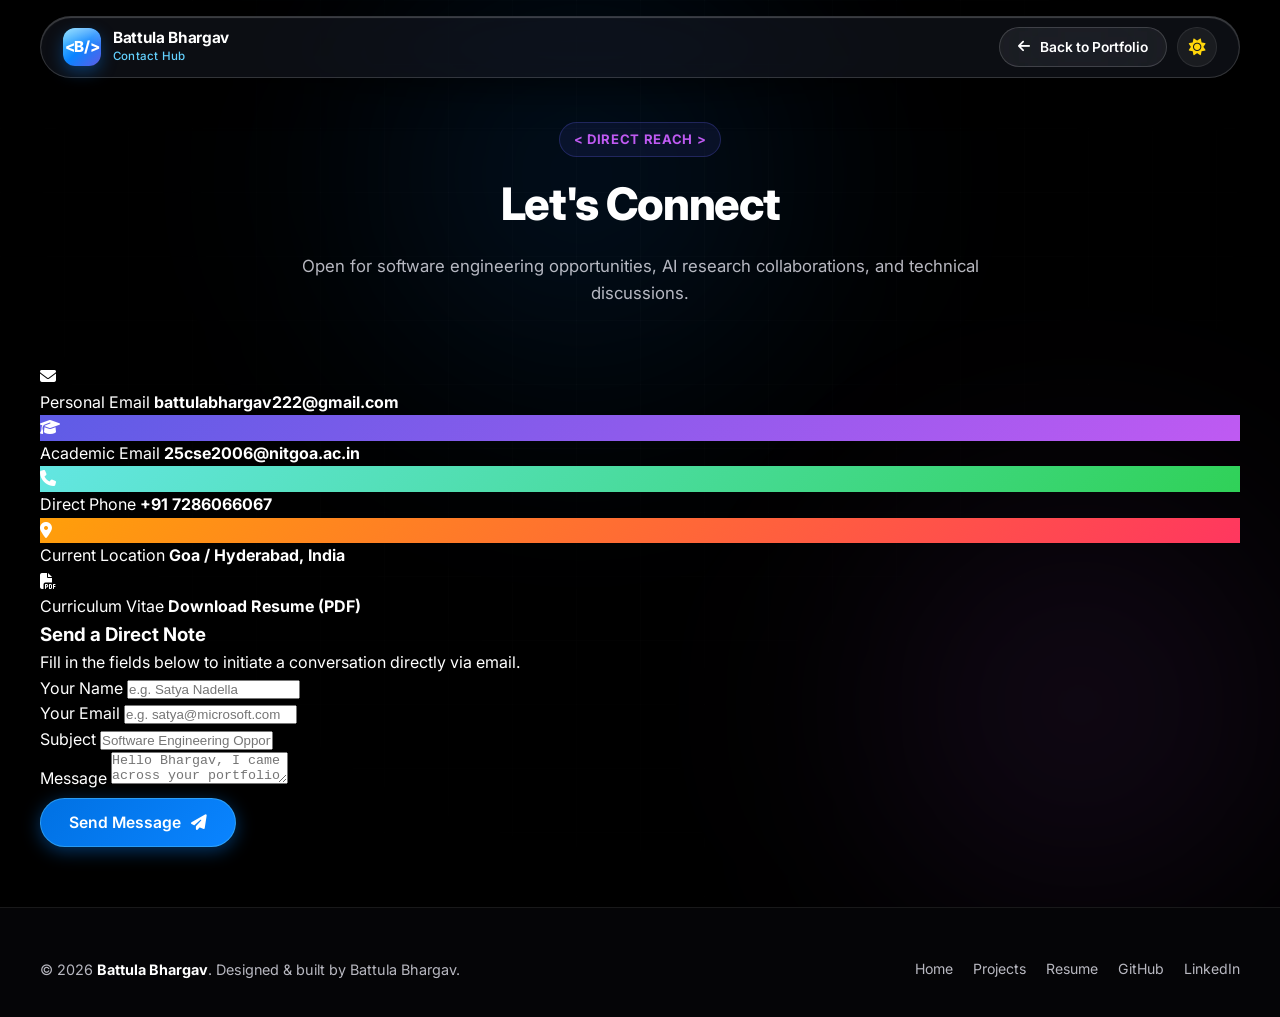
==== commit 7dea78fc: "docs: remove residual template comments and confirm 100% custom authoring by Battula Bhargav" ====
--- a/Contact me.html
+++ b/Contact me.html
@@ -146,7 +146,7 @@
   <footer class="footer">
     <div class="container footer-content">
       <div class="footer-copy">
-        &copy; 2026 <strong>Battula Bhargav</strong>. Built with Apple HIG design system &amp; Abu Said reference.
+        &copy; 2026 <strong>Battula Bhargav</strong>. Designed &amp; built by Battula Bhargav.
       </div>
       <div class="footer-links">
         <a href="index.html">Home</a>
--- a/styles.css
+++ b/styles.css
@@ -1,11 +1,11 @@
 /* ==========================================================================
-   Apple Human Interface Guidelines (HIG) Design System
+   Apple Liquid-Glass Design System
    Developer Portfolio: Battula Bhargav
-   Reference: Abu Said (abusaid.netlify.app) x Apple Design System
+   Visual Language: Deep Obsidian Liquid Glass + Apple Blue / Purple / Green
    ========================================================================== */
 
 :root {
-  /* Apple HIG System Colors (Dark Mode Default) */
+  /* Apple HIG System Colors */
   --apple-blue: #0A84FF;
   --apple-blue-rgb: 10, 132, 255;
   --apple-purple: #BF5AF2;
@@ -27,41 +27,58 @@
   --apple-red: #FF453A;
   --apple-red-rgb: 255, 69, 58;
 
-  /* Surfaces & Backgrounds */
+  /* Yggdrasil Living World Tree: Organic Brown Stem/Bark & Emerald Leaves */
+  --tree-bark-deep: #4A2E18;
+  --tree-bark-mid: #7B4B27;
+  --tree-bark-warm: #9C6638;
+  --tree-branch-wood: #8B5A2B;
+  --tree-leaf-green: #30D158;
+  --tree-leaf-emerald: #10B981;
+  --tree-leaf-mint: #34D399;
+
+  /* GitHub Emerald Green Accent */
+  --github-green: #30D158;
+  --github-emerald-start: #064E3B;
+  --github-emerald-mid: #059669;
+  --github-emerald-end: #30D158;
+  --grad-github-emerald: linear-gradient(135deg, #064E3B 0%, #059669 45%, #30D158 100%);
+  --shadow-github-glow: 0 4px 20px rgba(48, 209, 88, 0.35);
+
+  /* Surfaces & Apple Control Center Frosted Glass (Dark Mode) */
   --bg-base: #000000;
-  --bg-deep: #07070a;
-  --bg-surface: rgba(22, 22, 28, 0.72);
-  --bg-surface-elevated: rgba(30, 30, 38, 0.85);
-  --bg-surface-glass: rgba(255, 255, 255, 0.04);
-  --bg-card: rgba(26, 26, 34, 0.65);
-  --bg-code: #0d0e15;
+  --bg-deep: #050507;
+  --bg-surface: rgba(20, 24, 32, 0.62);
+  --bg-surface-elevated: rgba(26, 32, 42, 0.72);
+  --bg-surface-glass: rgba(255, 255, 255, 0.06);
+  --bg-card: rgba(22, 26, 36, 0.60);
+  --bg-code: rgba(14, 18, 24, 0.75);
   
-  /* Borders & Dividers */
+  /* Hairline Specular Borders */
   --border-subtle: rgba(255, 255, 255, 0.08);
-  --border-glass: rgba(255, 255, 255, 0.12);
-  --border-active: rgba(10, 132, 255, 0.45);
-  --border-glow: rgba(100, 210, 255, 0.3);
+  --border-glass: rgba(255, 255, 255, 0.16);
+  --border-active: rgba(10, 132, 255, 0.6);
+  --border-glow: rgba(10, 132, 255, 0.3);
 
   /* Typography / Labels */
   --text-primary: #FFFFFF;
-  --text-secondary: rgba(235, 235, 245, 0.72);
-  --text-tertiary: rgba(235, 235, 245, 0.42);
-  --text-muted: rgba(235, 235, 245, 0.28);
-
-  /* Gradients */
+  --text-secondary: rgba(235, 235, 245, 0.78);
+  --text-tertiary: rgba(235, 235, 245, 0.50);
+  --text-muted: rgba(235, 235, 245, 0.32);
+
+  /* Apple Gradients */
   --grad-primary: linear-gradient(135deg, var(--apple-cyan) 0%, var(--apple-blue) 50%, var(--apple-indigo) 100%);
   --grad-accent: linear-gradient(135deg, var(--apple-indigo) 0%, var(--apple-purple) 100%);
   --grad-mint-green: linear-gradient(135deg, var(--apple-mint) 0%, var(--apple-green) 100%);
   --grad-sunset: linear-gradient(135deg, var(--apple-orange) 0%, var(--apple-pink) 100%);
   --grad-apple-glow: radial-gradient(circle at 50% 0%, rgba(10, 132, 255, 0.18), transparent 70%);
 
-  /* Shadows & Glass Filter */
-  --shadow-sm: 0 4px 12px rgba(0, 0, 0, 0.25);
-  --shadow-md: 0 12px 32px rgba(0, 0, 0, 0.35);
-  --shadow-lg: 0 24px 60px rgba(0, 0, 0, 0.45);
-  --shadow-glow: 0 0 40px rgba(10, 132, 255, 0.2);
-  --blur-glass: blur(24px) saturate(190%);
-  --blur-header: blur(20px) saturate(180%);
+  /* Liquid Glass Elevation Shadows & Filters (Apple Control Center Specular Depth) */
+  --shadow-sm: inset 0 1px 1px rgba(255, 255, 255, 0.15), 0 4px 14px rgba(0, 0, 0, 0.35);
+  --shadow-md: inset 0 1px 1px rgba(255, 255, 255, 0.22), 0 12px 34px rgba(0, 0, 0, 0.5);
+  --shadow-lg: inset 0 1px 1px rgba(255, 255, 255, 0.28), 0 24px 64px rgba(0, 0, 0, 0.7);
+  --shadow-glow: 0 0 40px rgba(10, 132, 255, 0.18);
+  --blur-glass: blur(36px) saturate(200%);
+  --blur-header: blur(36px) saturate(200%);
 
   /* Radii */
   --radius-sm: 8px;
@@ -76,33 +93,47 @@
   --font-mono: "JetBrains Mono", "SF Mono", Menlo, Monaco, Consolas, monospace;
 }
 
-/* Light Theme Variables */
+/* Light Theme (Apple Control Center Frosted Glass) */
 body.light-theme {
   --bg-base: #F5F5F7;
-  --bg-deep: #ECECEF;
-  --bg-surface: rgba(255, 255, 255, 0.82);
-  --bg-surface-elevated: rgba(255, 255, 255, 0.95);
-  --bg-surface-glass: rgba(0, 0, 0, 0.02);
-  --bg-card: rgba(255, 255, 255, 0.78);
-  --bg-code: #1E1E26;
+  --bg-deep: #E8E8ED;
+  --bg-surface: rgba(255, 255, 255, 0.60);
+  --bg-surface-elevated: rgba(255, 255, 255, 0.72);
+  --bg-surface-glass: rgba(0, 0, 0, 0.03);
+  --bg-card: rgba(255, 255, 255, 0.58);
+  --bg-code: rgba(255, 255, 255, 0.65);
   
-  --border-subtle: rgba(0, 0, 0, 0.08);
-  --border-glass: rgba(0, 0, 0, 0.12);
-  --border-active: rgba(0, 113, 227, 0.4);
+  --border-subtle: rgba(0, 0, 0, 0.06);
+  --border-glass: rgba(255, 255, 255, 0.75);
+  --border-active: rgba(0, 113, 227, 0.6);
   --border-glow: rgba(0, 113, 227, 0.25);
 
-  --text-primary: #1D1D1F;
-  --text-secondary: #515154;
-  --text-tertiary: #86868B;
-  --text-muted: #A1A1A6;
-
-  --shadow-sm: 0 4px 12px rgba(0, 0, 0, 0.06);
-  --shadow-md: 0 12px 32px rgba(0, 0, 0, 0.08);
-  --shadow-lg: 0 24px 60px rgba(0, 0, 0, 0.12);
-  --shadow-glow: 0 0 35px rgba(0, 113, 227, 0.15);
-}
-
-/* Base & Reset */
+  --text-primary: #111113;
+  --text-secondary: #4B4B52;
+  --text-tertiary: #6E6E73;
+  --text-muted: #86868B;
+  --icon-color: #4B4B52;
+
+  --apple-blue: #0071E3;
+  --apple-cyan: #0071E3;
+  --apple-purple: #8928BA;
+  --apple-mint: #047857;
+
+  --shadow-sm: inset 0 1px 1px rgba(255, 255, 255, 0.9), 0 4px 14px rgba(0, 0, 0, 0.05);
+  --shadow-md: inset 0 1px 1px rgba(255, 255, 255, 0.95), inset 0 0 0 1px rgba(255, 255, 255, 0.35), 0 10px 30px rgba(0, 0, 0, 0.07);
+  --shadow-lg: inset 0 1px 1px rgba(255, 255, 255, 1), 0 20px 50px rgba(0, 0, 0, 0.1);
+  --shadow-glow: 0 0 40px rgba(0, 113, 227, 0.12);
+
+  --grad-primary: linear-gradient(135deg, #111113 0%, #3A3A3C 50%, #111113 100%);
+  --grad-accent: linear-gradient(135deg, #111113 0%, #6E6E73 100%);
+  --grad-apple-glow: radial-gradient(circle at 50% 0%, rgba(0, 0, 0, 0.05), transparent 70%);
+}
+
+
+
+/* ==========================================================================
+   Base & Reset (Obsidian Liquid Glass Design System)
+   ========================================================================== */
 *, *::before, *::after {
   box-sizing: border-box;
   margin: 0;
@@ -121,12 +152,12 @@
   background-color: var(--bg-base);
   color: var(--text-primary);
   line-height: 1.6;
-  overflow-x: hidden;
   position: relative;
   transition: background-color 0.4s cubic-bezier(0.16, 1, 0.3, 1), color 0.4s cubic-bezier(0.16, 1, 0.3, 1);
-}
-
-/* Apple Subtle Ambient Lighting Background */
+  overflow-x: visible;
+}
+
+/* Apple Ambient Lighting Background (Blue, Purple, Green Orbs) */
 .ambient-glow-1 {
   position: fixed;
   top: -150px;
@@ -135,7 +166,7 @@
   height: 650px;
   border-radius: 50%;
   background: radial-gradient(circle, rgba(10, 132, 255, 0.14) 0%, transparent 70%);
-  filter: blur(80px);
+  filter: blur(90px);
   pointer-events: none;
   z-index: 0;
 }
@@ -147,8 +178,8 @@
   width: 600px;
   height: 600px;
   border-radius: 50%;
-  background: radial-gradient(circle, rgba(191, 90, 242, 0.11) 0%, transparent 70%);
-  filter: blur(90px);
+  background: radial-gradient(circle, rgba(191, 90, 242, 0.12) 0%, transparent 70%);
+  filter: blur(100px);
   pointer-events: none;
   z-index: 0;
 }
@@ -160,8 +191,8 @@
   width: 550px;
   height: 550px;
   border-radius: 50%;
-  background: radial-gradient(circle, rgba(99, 230, 226, 0.09) 0%, transparent 70%);
-  filter: blur(80px);
+  background: radial-gradient(circle, rgba(48, 209, 88, 0.10) 0%, transparent 70%);
+  filter: blur(90px);
   pointer-events: none;
   z-index: 0;
 }
@@ -386,7 +417,7 @@
 }
 
 /* ==========================================================================
-   Hero Section (Abu Said Style with Apple Code Card)
+   Hero Section (Bespoke Apple Code Card Architecture)
    ========================================================================== */
 .hero-section {
   padding: 60px 0 80px;
@@ -567,7 +598,7 @@
 .social-icon-btn.phone:hover { border-color: var(--apple-green); color: var(--apple-green); }
 
 /* ==========================================================================
-   macOS Interactive Code Card (Abu Said Signature Component)
+   macOS Interactive Code Card (Interactive Developer Component)
    ========================================================================== */
 .code-window {
   background: var(--bg-code);
@@ -767,335 +798,1239 @@
   line-height: 1.65;
 }
 
+
+
 /* ==========================================================================
-   About Me Section
+   Digital Identity & Cinematic Photo Reveal ("HIRE ME" Interactive Experience)
    ========================================================================== */
-.about-grid {
+.identity-stage {
   display: grid;
-  grid-template-columns: 0.9fr 1.25fr;
-  gap: 52px;
-  align-items: center;
-}
-
-.about-photo-wrapper {
+  grid-template-columns: 1fr 1.15fr;
+  gap: 56px;
+  align-items: center;
+  max-width: 1200px;
+  margin: 0 auto;
   position: relative;
-  display: flex;
-  justify-content: center;
-}
-
-.about-photo-frame {
+}
+
+.photo-reveal-container {
   position: relative;
-  width: min(100%, 380px);
-  aspect-ratio: 1;
-  border-radius: var(--radius-xl);
-  padding: 10px;
-  background: linear-gradient(145deg, rgba(255, 255, 255, 0.12), rgba(255, 255, 255, 0.02));
-  border: 1px solid var(--border-glass);
-  box-shadow: var(--shadow-lg), 0 0 35px rgba(10, 132, 255, 0.2);
-}
-
-.about-photo-frame::before {
-  content: "";
-  position: absolute;
-  inset: -2px;
-  border-radius: calc(var(--radius-xl) + 2px);
-  background: linear-gradient(135deg, var(--apple-cyan), var(--apple-indigo), var(--apple-purple));
-  z-index: -1;
-  opacity: 0.45;
-  filter: blur(14px);
-}
-
-.about-photo {
+  width: 100%;
+  max-width: 500px;
+  margin: 0 auto;
+  perspective: 1200px;
+}
+
+.photo-liquid-frame {
+  position: relative;
+  width: 100%;
+  height: 580px;
+  border-radius: 40px;
+  overflow: hidden;
+  background: rgba(18, 18, 24, 0.75);
+  border: 1px solid rgba(255, 255, 255, 0.16);
+  box-shadow: 
+    inset 0 1px 1px rgba(255, 255, 255, 0.35),
+    inset 0 -1px 2px rgba(0, 0, 0, 0.6),
+    0 28px 70px rgba(0, 0, 0, 0.85),
+    0 0 45px rgba(255, 255, 255, 0.06);
+  backdrop-filter: blur(28px) saturate(180%);
+  -webkit-backdrop-filter: blur(28px) saturate(180%);
+  cursor: pointer;
+  transition: transform 0.22s ease-out, box-shadow 0.4s ease;
+  transform-style: preserve-3d;
+}
+
+.photo-liquid-frame:hover {
+  box-shadow: 
+    inset 0 1px 2px rgba(255, 255, 255, 0.55),
+    0 38px 90px rgba(0, 0, 0, 0.95),
+    0 0 60px rgba(255, 255, 255, 0.16);
+}
+
+.photo-reveal-img {
   width: 100%;
   height: 100%;
   object-fit: cover;
-  border-radius: calc(var(--radius-xl) - 8px);
-}
-
-.about-floating-badge {
+  object-position: center 18%;
+  display: block;
+  filter: brightness(0.96) contrast(1.06);
+  transform: scale(0.94);
+  transition: transform 0.4s cubic-bezier(0.16, 1, 0.3, 1), filter 0.4s ease;
+}
+
+.photo-liquid-frame:hover .photo-reveal-img {
+  transform: scale(1.05);
+  filter: brightness(1.04) contrast(1.1);
+}
+
+/* Glass Specular Glare Overlay */
+.photo-glass-glare {
   position: absolute;
-  bottom: -15px;
-  right: -10px;
-  padding: 12px 20px;
-  border-radius: var(--radius-lg);
-  background: var(--bg-surface-elevated);
-  backdrop-filter: var(--blur-glass);
-  border: 1px solid var(--border-glass);
-  box-shadow: var(--shadow-md);
-  display: flex;
+  inset: 0;
+  pointer-events: none;
+  background: linear-gradient(
+    135deg,
+    rgba(255, 255, 255, 0.3) 0%,
+    rgba(255, 255, 255, 0.08) 35%,
+    transparent 65%
+  );
+  opacity: 0.55;
+  transition: opacity 0.35s ease, transform 0.18s ease-out;
+  z-index: 2;
+}
+
+/* Cinematic Frosted Dissolving Veil */
+.photo-reveal-veil {
+  position: absolute;
+  inset: 0;
+  pointer-events: none;
+  background: radial-gradient(circle at 50% 50%, rgba(10, 10, 14, 0.35) 0%, rgba(0, 0, 0, 0.94) 100%);
+  backdrop-filter: blur(36px);
+  -webkit-backdrop-filter: blur(36px);
+  opacity: 1;
+  transition: opacity 0.8s cubic-bezier(0.16, 1, 0.3, 1), backdrop-filter 0.8s ease;
+  z-index: 3;
+}
+
+.photo-reveal-veil.revealed {
+  opacity: 0 !important;
+  backdrop-filter: blur(0px) !important;
+  -webkit-backdrop-filter: blur(0px) !important;
+}
+
+/* Interactive "HIRE ME" Magnetic Overlay & Pill */
+.hire-me-overlay {
+  position: absolute;
+  inset: 0;
+  z-index: 4;
+  display: flex;
+  align-items: center;
+  justify-content: center;
+  text-decoration: none;
+  background: rgba(0, 0, 0, 0.28);
+  opacity: 0;
+  visibility: hidden;
+  transition: opacity 0.35s cubic-bezier(0.16, 1, 0.3, 1), visibility 0.35s ease;
+  backdrop-filter: blur(4px);
+  -webkit-backdrop-filter: blur(4px);
+}
+
+.photo-liquid-frame:hover .hire-me-overlay {
+  opacity: 1;
+  visibility: visible;
+}
+
+.hire-me-pill {
+  display: inline-flex;
   align-items: center;
   gap: 12px;
-  animation: floatBadge 5s ease-in-out infinite;
-}
-
-@keyframes floatBadge {
-  0%, 100% { transform: translateY(0); }
-  50% { transform: translateY(-8px); }
-}
-
-.floating-badge-icon {
-  width: 40px;
-  height: 40px;
-  border-radius: 10px;
-  background: var(--grad-primary);
-  display: grid;
-  place-items: center;
-  color: #fff;
-  font-size: 1.1rem;
-}
-
-.floating-badge-text strong {
-  display: block;
-  font-size: 0.94rem;
-  color: var(--text-primary);
-  font-weight: 700;
-}
-
-.floating-badge-text span {
-  font-size: 0.76rem;
-  color: var(--apple-cyan);
-}
-
-.about-content {
+  padding: 16px 36px;
+  border-radius: 9999px;
+  background: rgba(12, 12, 16, 0.85);
+  border: 1px solid rgba(255, 255, 255, 0.32);
+  backdrop-filter: blur(28px) saturate(180%);
+  -webkit-backdrop-filter: blur(28px) saturate(180%);
+  box-shadow: 
+    inset 0 1px 0 rgba(255, 255, 255, 0.45),
+    0 14px 40px rgba(0, 0, 0, 0.8),
+    0 0 35px rgba(255, 255, 255, 0.22);
+  transform: scale(0.9) translateY(12px);
+  transition: all 0.35s cubic-bezier(0.16, 1, 0.3, 1);
+}
+
+.photo-liquid-frame:hover .hire-me-pill {
+  transform: scale(1) translateY(0);
+}
+
+.hire-me-pill:hover {
+  background: #FFFFFF;
+  border-color: #FFFFFF;
+  box-shadow: 
+    0 18px 50px rgba(255, 255, 255, 0.45),
+    0 0 45px rgba(255, 255, 255, 0.65);
+}
+
+.hire-me-pulse {
+  width: 10px;
+  height: 10px;
+  border-radius: 50%;
+  background: #FFFFFF;
+  box-shadow: 0 0 12px #FFFFFF;
+  animation: hireMePulse 2s infinite ease-in-out;
+  transition: background 0.3s ease;
+}
+
+.hire-me-pill:hover .hire-me-pulse {
+  background: #000000;
+  box-shadow: 0 0 10px rgba(0, 0, 0, 0.5);
+}
+
+@keyframes hireMePulse {
+  0%, 100% { transform: scale(1); opacity: 1; }
+  50% { transform: scale(1.45); opacity: 0.6; }
+}
+
+.hire-me-text {
+  font-family: var(--font-sans);
+  font-size: 1.15rem;
+  font-weight: 800;
+  letter-spacing: 0.12em;
+  color: #FFFFFF;
+  text-transform: uppercase;
+  transition: color 0.3s ease;
+}
+
+.hire-me-pill:hover .hire-me-text {
+  color: #000000;
+}
+
+.hire-me-arrow {
+  font-size: 1.05rem;
+  color: #FFFFFF;
+  transition: transform 0.3s ease, color 0.3s ease;
+}
+
+.hire-me-pill:hover .hire-me-arrow {
+  color: #000000;
+  transform: translateX(4px);
+}
+
+.photo-ambient-halo {
+  position: absolute;
+  inset: -20px;
+  border-radius: 60px;
+  background: radial-gradient(circle, rgba(255, 255, 255, 0.08) 0%, transparent 70%);
+  z-index: -1;
+  filter: blur(30px);
+  pointer-events: none;
+}
+
+/* Identity Narrative Content */
+.identity-narrative {
   display: flex;
   flex-direction: column;
   gap: 22px;
 }
 
-.about-content h3 {
-  font-size: 1.85rem;
-  font-weight: 700;
-  letter-spacing: -0.02em;
+.identity-badge-pill {
+  display: inline-flex;
+  align-items: center;
+  gap: 10px;
+  padding: 6px 16px;
+  border-radius: 9999px;
+  background: rgba(255, 255, 255, 0.05);
+  border: 1px solid rgba(255, 255, 255, 0.14);
+  font-size: 0.84rem;
+  font-family: var(--font-mono);
+  color: var(--text-secondary);
+  width: fit-content;
+}
+
+.identity-badge-pill i {
+  color: var(--apple-cyan);
+}
+
+.identity-headline {
+  font-size: 2.1rem;
+  font-weight: 800;
+  letter-spacing: -0.03em;
   color: var(--text-primary);
-}
-
-.about-bio {
+  line-height: 1.25;
+}
+
+.identity-bio {
   font-size: 1.04rem;
   color: var(--text-secondary);
   line-height: 1.8;
 }
 
-.about-highlights-grid {
+.identity-metrics-row {
   display: grid;
-  grid-template-columns: repeat(2, 1fr);
+  grid-template-columns: repeat(3, 1fr);
   gap: 16px;
+  margin: 12px 0 6px;
+}
+
+.identity-metric-pod {
+  padding: 20px 18px;
+  border-radius: var(--radius-md);
+  background: rgba(255, 255, 255, 0.03);
+  backdrop-filter: var(--blur-glass);
+  -webkit-backdrop-filter: var(--blur-glass);
+  border: 1px solid rgba(255, 255, 255, 0.1);
+  box-shadow: inset 0 1px 0 rgba(255, 255, 255, 0.14), 0 10px 24px rgba(0, 0, 0, 0.35);
+  transition: all 0.3s ease;
+}
+
+.identity-metric-pod:hover {
+  transform: translateY(-4px);
+  background: rgba(255, 255, 255, 0.06);
+  border-color: rgba(255, 255, 255, 0.28);
+  box-shadow: inset 0 1px 0 rgba(255, 255, 255, 0.3), 0 16px 36px rgba(0, 0, 0, 0.5);
+}
+
+.identity-metric-pod .metric-val {
+  font-size: 1.45rem;
+  font-weight: 800;
+  letter-spacing: -0.02em;
+  color: var(--text-primary);
+  margin-bottom: 6px;
+  font-family: var(--font-sans);
+}
+
+.identity-metric-pod .metric-label {
+  font-size: 0.8rem;
+  color: var(--text-secondary);
+  line-height: 1.4;
+}
+
+.identity-actions {
+  display: flex;
+  align-items: center;
+  gap: 14px;
+  flex-wrap: wrap;
   margin-top: 10px;
 }
 
-.highlight-card {
-  padding: 18px 20px;
-  border-radius: var(--radius-md);
-  background: var(--bg-card);
-  border: 1px solid var(--border-subtle);
-  transition: all 0.25s ease;
-}
-
-.highlight-card:hover {
-  border-color: var(--border-active);
+
+/* ==========================================================================
+   Work & Leadership — Career Airport Journey (Minimal Storytelling)
+   ========================================================================== */
+.airport-section {
+  position: relative;
+  width: 100%;
+  height: 260vh;
+  background: transparent;
+  margin: 0;
+  padding: 0;
+  overflow: visible;
+}
+
+.airport-sticky-stage {
+  position: sticky;
+  top: 0;
+  left: 0;
+  width: 100%;
+  height: 100vh;
+  overflow: visible;
+  display: flex;
+  flex-direction: column;
+  justify-content: flex-start;
+  z-index: 5;
+}
+
+/* Ambient Subtle Runway Light */
+.airport-ambient-light {
+  position: absolute;
+  top: 25%;
+  left: 10%;
+  width: 80%;
+  height: 50%;
+  background: radial-gradient(ellipse at 50% 50%, rgba(10, 132, 255, 0.05) 0%, rgba(48, 209, 88, 0.03) 40%, transparent 75%);
+  pointer-events: none;
+  z-index: 1;
+  filter: blur(50px);
+}
+
+body.light-theme .airport-ambient-light {
+  background: radial-gradient(ellipse at 50% 50%, rgba(0, 113, 227, 0.04) 0%, rgba(4, 120, 87, 0.02) 40%, transparent 75%);
+}
+
+/* Header & Minimal Transit Bar */
+.airport-header-wrap {
+  position: relative;
+  z-index: 10;
+  text-align: center;
+  padding: 24px 20px 6px;
+  flex-shrink: 0;
+}
+
+.airport-header-wrap .section-pill {
+  display: inline-flex;
+  align-items: center;
+  gap: 8px;
+  margin-bottom: 6px;
+}
+
+.airport-header-wrap .section-title {
+  font-size: clamp(1.8rem, 3.2vw, 2.6rem);
+  font-weight: 800;
+  letter-spacing: -0.03em;
+  margin-bottom: 4px;
+}
+
+.airport-header-wrap .section-subtitle {
+  font-size: 0.92rem;
+  max-width: 620px;
+  margin: 0 auto 10px;
+}
+
+/* Minimal Departure-Board Transit Bar */
+.airport-transit-bar {
+  display: inline-flex;
+  align-items: center;
+  justify-content: center;
+  gap: 8px;
+  flex-wrap: wrap;
+  margin: 0 auto;
+  padding: 6px 18px;
+  border-radius: var(--radius-full);
+  background: rgba(20, 24, 32, 0.62);
+  border: 1px solid rgba(255, 255, 255, 0.16);
+  backdrop-filter: blur(36px) saturate(200%);
+  -webkit-backdrop-filter: blur(36px) saturate(200%);
+  box-shadow: inset 0 1px 1px rgba(255, 255, 255, 0.2), 0 8px 24px rgba(0, 0, 0, 0.4);
+}
+
+body.light-theme .airport-transit-bar {
+  background: rgba(255, 255, 255, 0.60);
+  border: 1px solid rgba(255, 255, 255, 0.8);
+  box-shadow: inset 0 1px 1px rgba(255, 255, 255, 0.95), 0 6px 20px rgba(0, 0, 0, 0.06);
+}
+
+.transit-pill {
+  display: inline-flex;
+  align-items: center;
+  gap: 6px;
+  padding: 4px 10px;
+  border-radius: var(--radius-full);
+  font-size: 0.72rem;
+  font-family: ui-monospace, SFMono-Regular, "SF Mono", Menlo, Consolas, monospace;
+  color: #8E8E93;
+  transition: all 0.3s ease;
+  cursor: pointer;
+}
+
+.transit-pill i {
+  font-size: 0.68rem;
+  opacity: 0.7;
+}
+
+.transit-code {
+  font-weight: 800;
+  letter-spacing: 0.06em;
+}
+
+.transit-label {
+  font-size: 0.68rem;
+  font-weight: 500;
+  letter-spacing: 0.02em;
+}
+
+.transit-pill.active {
+  color: #FFFFFF;
+  background: rgba(10, 132, 255, 0.18);
+  border: 1px solid rgba(10, 132, 255, 0.4);
+  box-shadow: 0 0 12px rgba(10, 132, 255, 0.3);
+}
+
+.transit-pill.active i {
+  color: var(--apple-cyan);
+  opacity: 1;
+}
+
+.transit-pill.passed {
+  color: #E5E5EA;
+}
+
+.transit-pill.passed i {
+  color: #30D158;
+}
+
+body.light-theme .transit-pill {
+  color: #636366;
+}
+
+body.light-theme .transit-pill.active {
+  color: #0071E3;
+  background: rgba(0, 113, 227, 0.1);
+  border: 1px solid rgba(0, 113, 227, 0.35);
+  box-shadow: 0 0 10px rgba(0, 113, 227, 0.15);
+}
+
+body.light-theme .transit-pill.active i {
+  color: #0071E3;
+}
+
+body.light-theme .transit-pill.passed i {
+  color: #047857;
+}
+
+.transit-arrow {
+  color: rgba(255, 255, 255, 0.25);
+  font-size: 0.75rem;
+}
+
+body.light-theme .transit-arrow {
+  color: rgba(0, 0, 0, 0.2);
+}
+
+/* Airport Stage */
+.airport-stage {
+  position: relative;
+  flex: 1;
+  width: 100%;
+  max-width: 1480px;
+  margin: 0 auto;
+  height: calc(100vh - 160px);
+  min-height: 480px;
+  overflow: visible;
+}
+
+/* Airport SVG Runway */
+.airport-svg {
+  position: absolute;
+  inset: 0;
+  width: 100%;
+  height: 100%;
+  pointer-events: none;
+  z-index: 2;
+  overflow: visible;
+}
+
+.airport-guide-path {
+  stroke: rgba(255, 255, 255, 0.12);
+  stroke-width: 2.5;
+  stroke-dasharray: 6 8;
+  stroke-linecap: round;
+  fill: none;
+}
+
+body.light-theme .airport-guide-path {
+  stroke: rgba(0, 0, 0, 0.12);
+}
+
+.airport-active-trail {
+  stroke: url(#runwayTrailGrad);
+  stroke-width: 3.5;
+  stroke-linecap: round;
+  fill: none;
+  filter: drop-shadow(0 0 8px rgba(10, 132, 255, 0.65));
+  transition: stroke 0.3s ease;
+}
+
+body.light-theme .airport-active-trail {
+  stroke: url(#runwayTrailGradLight);
+  filter: drop-shadow(0 0 6px rgba(0, 113, 227, 0.45));
+}
+
+/* Gate Beacons */
+.airport-beacon {
+  cursor: pointer;
+  pointer-events: auto;
+  transition: transform 0.3s ease, opacity 0.3s ease;
+  opacity: 0.45;
+}
+
+.airport-beacon:hover {
+  opacity: 1;
+  transform: scale(1.15);
+}
+
+.beacon-pulse {
+  fill: none;
+  stroke: rgba(10, 132, 255, 0.45);
+  stroke-width: 2;
+  animation: wpPulse 2.4s cubic-bezier(0.25, 0.46, 0.45, 0.94) infinite;
+  transform-origin: center;
+}
+
+.beacon-dot {
+  fill: #0A84FF;
+  stroke: #FFFFFF;
+  stroke-width: 2;
+  filter: drop-shadow(0 0 6px rgba(10, 132, 255, 0.8));
+}
+
+.airport-beacon.active {
+  opacity: 1;
+}
+
+.airport-beacon.active .beacon-dot {
+  fill: #FFFFFF;
+  stroke: #0A84FF;
+  stroke-width: 3;
+  filter: drop-shadow(0 0 12px rgba(10, 132, 255, 1));
+}
+
+.airport-beacon.passed {
+  opacity: 0.85;
+}
+
+.current-dest-pulse {
+  stroke: rgba(48, 209, 88, 0.5);
+}
+
+.current-dest-dot {
+  fill: #30D158;
+}
+
+.airport-beacon.active .current-dest-dot {
+  fill: #FFFFFF;
+  stroke: #30D158;
+  filter: drop-shadow(0 0 14px rgba(48, 209, 88, 1));
+}
+
+body.light-theme .beacon-dot {
+  fill: #0071E3;
+}
+
+body.light-theme .current-dest-dot {
+  fill: #047857;
+}
+
+/* Minimal Aircraft Silhouette */
+.airport-aircraft {
+  pointer-events: auto;
+  cursor: pointer;
+  filter: drop-shadow(0 0 10px rgba(10, 132, 255, 0.7));
+  transition: filter 0.3s ease;
+}
+
+.aircraft-halo {
+  fill: rgba(10, 132, 255, 0.16);
+}
+
+.aircraft-shape {
+  fill: #FFFFFF;
+  stroke: #0A84FF;
+  stroke-width: 0.6;
+}
+
+body.light-theme .aircraft-halo {
+  fill: rgba(0, 113, 227, 0.12);
+}
+
+body.light-theme .aircraft-shape {
+  fill: #1C1C1E;
+  stroke: #0071E3;
+}
+
+/* ==========================================================================
+   Airport Terminals Container & Stops
+   ========================================================================== */
+.airport-terminals-container {
+  position: absolute;
+  inset: 0;
+  pointer-events: none;
+  z-index: 4;
+  overflow: visible;
+}
+
+/* Anchor Container for Each Airport Stop */
+.airport-stop-container {
+  position: absolute;
+  pointer-events: auto;
+  z-index: 10;
+  overflow: visible;
+  transition: z-index 0.2s ease;
+}
+
+.airport-stop-container:hover,
+.airport-stop-container.terminal-open {
+  z-index: 60;
+}
+
+#airport-term-1 {
+  left: 2%;
+  top: 12%;
+}
+
+#airport-term-2 {
+  left: 27%;
+  top: 52%;
+}
+
+#airport-term-3 {
+  left: 51%;
+  top: 12%;
+}
+
+#airport-term-4 {
+  right: 2%;
+  top: 52%;
+}
+
+/* Sleek Compact Permanent Airport Stop Marker (Apple Control Center Glass Tile) */
+.airport-stop-marker {
+  width: clamp(260px, 20.5vw, 305px);
+  padding: 16px 18px;
+  background: rgba(22, 26, 36, 0.60);
+  backdrop-filter: blur(36px) saturate(200%);
+  -webkit-backdrop-filter: blur(36px) saturate(200%);
+  border: 1px solid rgba(255, 255, 255, 0.16);
+  border-radius: 18px;
+  box-shadow: 
+    inset 0 1px 1px rgba(255, 255, 255, 0.22),
+    inset 0 0 0 1px rgba(255, 255, 255, 0.05),
+    0 12px 32px rgba(0, 0, 0, 0.45);
+  transition: transform 0.3s cubic-bezier(0.16, 1, 0.3, 1), border-color 0.3s ease, box-shadow 0.3s ease, background 0.3s ease;
+  cursor: pointer;
+}
+
+.airport-stop-container:hover .airport-stop-marker,
+.airport-stop-container.terminal-open .airport-stop-marker {
   transform: translateY(-3px);
-  box-shadow: var(--shadow-sm);
-}
-
-.highlight-card strong {
-  font-size: 1.65rem;
-  font-weight: 800;
-  color: var(--text-primary);
-  display: block;
-  font-family: var(--font-sans);
-  letter-spacing: -0.03em;
-  background: var(--grad-primary);
-  -webkit-background-clip: text;
-  -webkit-text-fill-color: transparent;
-}
-
-.highlight-card span {
-  font-size: 0.85rem;
-  color: var(--text-secondary);
-  line-height: 1.35;
-  display: block;
-  margin-top: 4px;
+  background: rgba(28, 34, 46, 0.72);
+  border-color: rgba(10, 132, 255, 0.65);
+  box-shadow: 
+    inset 0 1px 1px rgba(255, 255, 255, 0.32),
+    0 16px 40px rgba(0, 0, 0, 0.55), 
+    0 0 24px rgba(10, 132, 255, 0.22);
+}
+
+.airport-stop-container.active-dest .airport-stop-marker {
+  border-color: rgba(10, 132, 255, 0.55);
+  box-shadow: 
+    inset 0 1px 1px rgba(255, 255, 255, 0.25),
+    0 14px 34px rgba(0, 0, 0, 0.48), 
+    0 0 20px rgba(10, 132, 255, 0.18);
+}
+
+.airport-stop-container.latest-dest .airport-stop-marker {
+  border-color: rgba(48, 209, 88, 0.35);
+}
+
+.airport-stop-container.latest-dest:hover .airport-stop-marker,
+.airport-stop-container.latest-dest.active-dest .airport-stop-marker {
+  border-color: #30D158;
+  box-shadow: 
+    inset 0 1px 1px rgba(255, 255, 255, 0.32),
+    0 16px 40px rgba(0, 0, 0, 0.55), 
+    0 0 24px rgba(48, 209, 88, 0.22);
+}
+
+/* Stop Marker Internal Typography */
+.gate-callsign {
+  display: flex;
+  justify-content: space-between;
+  align-items: center;
+  gap: 8px;
+  margin-bottom: 6px;
+  font-size: 0.7rem;
+  font-weight: 700;
+  font-family: ui-monospace, SFMono-Regular, "SF Mono", monospace;
+  letter-spacing: 0.05em;
+}
+
+.gate-tag {
+  color: var(--apple-cyan);
+  display: inline-flex;
+  align-items: center;
+  gap: 5px;
+  padding: 2px 7px;
+  background: rgba(10, 132, 255, 0.12);
+  border: 1px solid rgba(10, 132, 255, 0.22);
+  border-radius: var(--radius-full);
+}
+
+.gate-status {
+  padding: 2px 7px;
+  border-radius: var(--radius-full);
+  font-size: 0.64rem;
+  font-weight: 700;
+  letter-spacing: 0.04em;
+}
+
+.status-departed {
+  background: rgba(255, 255, 255, 0.06);
+  border: 1px solid rgba(255, 255, 255, 0.1);
+  color: #AEAEB2;
+}
+
+.status-active {
+  background: rgba(10, 132, 255, 0.14);
+  border: 1px solid rgba(10, 132, 255, 0.32);
+  color: #64D2FF;
+}
+
+.status-fellowship {
+  background: rgba(255, 153, 0, 0.12);
+  border: 1px solid rgba(255, 153, 0, 0.28);
+  color: #FF9900;
+}
+
+.terminal-org-name {
+  font-size: 0.98rem;
+  font-weight: 700;
+  color: #FFFFFF;
+  line-height: 1.25;
+  letter-spacing: -0.015em;
+  margin: 0 0 2px;
+}
+
+.terminal-role-title {
+  font-size: 0.8rem;
+  color: #64D2FF;
+  font-weight: 500;
+  margin-bottom: 5px;
+  line-height: 1.3;
+}
+
+.terminal-meta-line {
+  display: flex;
+  flex-direction: column;
+  gap: 2px;
+  font-size: 0.72rem;
+  color: #8E8E93;
+}
+
+.terminal-meta-line span {
+  display: inline-flex;
+  align-items: center;
+  gap: 5px;
+}
+
+.terminal-enter-hint {
+  display: flex;
+  justify-content: space-between;
+  align-items: center;
+  margin-top: 8px;
+  padding-top: 6px;
+  border-top: 1px solid rgba(255, 255, 255, 0.08);
+  font-size: 0.66rem;
+  font-weight: 600;
+  text-transform: uppercase;
+  letter-spacing: 0.04em;
+}
+
+.hint-beacon {
+  color: #8E8E93;
+  display: inline-flex;
+  align-items: center;
+  gap: 4px;
+}
+
+.hint-action {
+  color: var(--apple-cyan);
+  display: inline-flex;
+  align-items: center;
+  gap: 4px;
+  padding: 2px 7px;
+  background: rgba(255, 255, 255, 0.06);
+  border: 1px solid rgba(255, 255, 255, 0.1);
+  border-radius: var(--radius-full);
 }
 
 /* ==========================================================================
-   Experience Section (Apple Interactive Timeline)
+   Floating Liquid-Glass Terminal Flyout Panel (Secondary Layer)
    ========================================================================== */
-.timeline-container {
-  max-width: 920px;
-  margin: 0 auto;
-  position: relative;
-  display: flex;
-  flex-direction: column;
-  gap: 32px;
-}
-
-.timeline-container::before {
+.airport-glass-panel {
+  position: absolute;
+  width: clamp(310px, 24vw, 360px);
+  pointer-events: none;
+  opacity: 0;
+  visibility: hidden;
+  transition: opacity 0.28s cubic-bezier(0.16, 1, 0.3, 1), transform 0.28s cubic-bezier(0.16, 1, 0.3, 1), visibility 0.28s ease;
+  z-index: 60;
+  background: rgba(18, 22, 30, 0.72);
+  backdrop-filter: blur(40px) saturate(200%);
+  -webkit-backdrop-filter: blur(40px) saturate(200%);
+  border: 1px solid rgba(255, 255, 255, 0.18);
+  border-radius: 20px;
+  padding: 18px 22px;
+  box-shadow: 
+    inset 0 1px 1px rgba(255, 255, 255, 0.28),
+    inset 0 0 0 1px rgba(255, 255, 255, 0.06),
+    0 24px 60px rgba(0, 0, 0, 0.65),
+    0 0 30px rgba(10, 132, 255, 0.14);
+}
+
+/* Directional Flyouts */
+.panel-dir-right {
+  left: calc(100% + 14px);
+  top: 0;
+  transform: translateX(-8px) scale(0.97);
+}
+
+/* Specific vertical offset for Gate 02 right flyout to stay centered and clear header */
+#airport-term-2 .airport-glass-panel.panel-dir-right {
+  top: -30px;
+}
+
+.panel-dir-up {
+  left: 0;
+  bottom: calc(100% + 14px);
+  transform: translateY(8px) scale(0.97);
+}
+
+.panel-dir-down {
+  left: 0;
+  top: calc(100% + 14px);
+  transform: translateY(-8px) scale(0.97);
+}
+
+.panel-dir-left {
+  right: calc(100% + 14px);
+  bottom: 0;
+  transform: translateX(8px) scale(0.97);
+}
+
+/* Continuous Hit-Bridge across the 14px gap */
+.airport-glass-panel::before {
   content: "";
   position: absolute;
-  top: 20px;
-  bottom: 20px;
-  left: 31px;
-  width: 2px;
-  background: linear-gradient(180deg, var(--apple-cyan) 0%, var(--apple-blue) 45%, var(--apple-purple) 90%, transparent 100%);
-}
-
-.timeline-item {
+  pointer-events: auto;
+}
+
+.panel-dir-right::before {
+  left: -18px;
+  top: 0;
+  bottom: 0;
+  width: 20px;
+}
+
+.panel-dir-up::before {
+  bottom: -18px;
+  left: 0;
+  right: 0;
+  height: 20px;
+}
+
+.panel-dir-down::before {
+  top: -18px;
+  left: 0;
+  right: 0;
+  height: 20px;
+}
+
+.panel-dir-left::before {
+  right: -18px;
+  top: 0;
+  bottom: 0;
+  width: 20px;
+}
+
+/* Hover Reveal of Secondary Liquid-Glass Flyout */
+.airport-stop-container:hover .airport-glass-panel,
+.airport-stop-container.terminal-open .airport-glass-panel {
+  opacity: 1;
+  visibility: visible;
+  pointer-events: auto;
+  transform: translate(0, 0) scale(1);
+}
+
+/* Liquid-Glass Panel Internal Elements */
+.glass-panel-header {
+  display: flex;
+  justify-content: space-between;
+  align-items: center;
+  gap: 8px;
+  margin-bottom: 8px;
+  font-size: 0.68rem;
+  font-weight: 700;
+  font-family: ui-monospace, SFMono-Regular, "SF Mono", monospace;
+}
+
+.panel-callout {
+  color: var(--apple-cyan);
+  display: inline-flex;
+  align-items: center;
+  gap: 5px;
+  letter-spacing: 0.05em;
+}
+
+.panel-badge {
+  padding: 2px 7px;
+  border-radius: var(--radius-full);
+  background: rgba(255, 255, 255, 0.07);
+  border: 1px solid rgba(255, 255, 255, 0.12);
+  color: #E5E5EA;
+  font-size: 0.64rem;
+  font-weight: 600;
+}
+
+.glass-panel-divider {
+  height: 1px;
+  width: 100%;
+  background: rgba(255, 255, 255, 0.08);
+  margin: 8px 0 10px;
+}
+
+.terminal-bullets {
+  list-style: none;
+  display: flex;
+  flex-direction: column;
+  gap: 6px;
+  margin: 0 0 10px;
+  padding: 0;
+}
+
+.terminal-bullets li {
   position: relative;
-  padding-left: 80px;
-}
-
-.timeline-marker {
-  position: absolute;
-  top: 24px;
-  left: 18px;
-  width: 28px;
-  height: 28px;
-  border-radius: 50%;
-  background: var(--bg-surface-elevated);
-  border: 3px solid var(--apple-blue);
-  box-shadow: 0 0 16px rgba(10, 132, 255, 0.5);
-  display: grid;
-  place-items: center;
-  z-index: 2;
-}
-
-.timeline-marker::after {
-  content: "";
-  width: 8px;
-  height: 8px;
-  border-radius: 50%;
-  background: #FFFFFF;
-}
-
-.timeline-card {
-  padding: 28px 32px;
-  border-radius: var(--radius-lg);
-  background: var(--bg-card);
-  backdrop-filter: var(--blur-glass);
-  border: 1px solid var(--border-glass);
-  box-shadow: var(--shadow-md);
-  transition: all 0.3s cubic-bezier(0.16, 1, 0.3, 1);
-}
-
-.timeline-card:hover {
-  transform: translateY(-4px);
-  border-color: var(--border-active);
-  box-shadow: var(--shadow-lg), 0 0 25px rgba(10, 132, 255, 0.15);
-}
-
-.timeline-header {
-  display: flex;
-  justify-content: space-between;
-  align-items: flex-start;
-  flex-wrap: wrap;
-  gap: 12px;
-  margin-bottom: 12px;
-}
-
-.timeline-role {
-  font-size: 1.35rem;
-  font-weight: 700;
-  color: var(--text-primary);
-  letter-spacing: -0.02em;
-}
-
-.timeline-company {
-  font-size: 1.05rem;
-  color: var(--apple-cyan);
-  font-weight: 600;
-  display: flex;
-  align-items: center;
-  gap: 8px;
-}
-
-.timeline-badge {
-  padding: 6px 14px;
-  border-radius: var(--radius-full);
-  background: rgba(10, 132, 255, 0.12);
-  border: 1px solid rgba(10, 132, 255, 0.25);
-  color: var(--apple-cyan);
-  font-size: 0.82rem;
-  font-weight: 600;
-}
-
-.timeline-bullets {
-  list-style: none;
-  display: flex;
-  flex-direction: column;
-  gap: 10px;
-  margin-top: 16px;
-}
-
-.timeline-bullets li {
-  position: relative;
-  padding-left: 22px;
-  color: var(--text-secondary);
-  font-size: 0.95rem;
-  line-height: 1.65;
-}
-
-.timeline-bullets li::before {
+  padding-left: 14px;
+  font-size: 0.77rem;
+  line-height: 1.45;
+  color: #D1D1D6;
+}
+
+.terminal-bullets li::before {
   content: "▹";
   position: absolute;
   left: 0;
-  color: var(--apple-blue);
-  font-size: 1rem;
+  color: var(--apple-cyan);
+  font-size: 0.8rem;
+}
+
+.airport-stop-container.latest-dest .terminal-bullets li::before {
+  color: #30D158;
+}
+
+.airport-stop-container.latest-dest .airport-glass-panel {
+  border-color: rgba(48, 209, 88, 0.4);
+  box-shadow: 
+    0 20px 48px rgba(0, 0, 0, 0.55),
+    inset 0 1px 0 rgba(255, 255, 255, 0.25),
+    0 0 28px rgba(48, 209, 88, 0.18);
+}
+
+.terminal-tags {
+  display: flex;
+  flex-wrap: wrap;
+  gap: 4px;
+  margin-top: 8px;
+}
+
+.terminal-chip {
+  padding: 2px 7px;
+  border-radius: 5px;
+  font-size: 0.68rem;
+  font-weight: 500;
+  background: rgba(255, 255, 255, 0.06);
+  border: 1px solid rgba(255, 255, 255, 0.1);
+  color: #E5E5EA;
+}
+
+/* Light Theme Overrides for Airport Stops & Liquid-Glass Flyouts */
+body.light-theme .airport-stop-marker {
+  background: rgba(255, 255, 255, 0.58);
+  backdrop-filter: blur(36px) saturate(200%);
+  -webkit-backdrop-filter: blur(36px) saturate(200%);
+  border: 1px solid rgba(255, 255, 255, 0.75);
+  box-shadow: 
+    inset 0 1px 1px 0 rgba(255, 255, 255, 0.95),
+    inset 0 0 0 1px rgba(255, 255, 255, 0.35),
+    0 8px 26px 0 rgba(0, 0, 0, 0.07),
+    0 2px 6px 0 rgba(0, 0, 0, 0.03);
+}
+
+body.light-theme .airport-stop-container:hover .airport-stop-marker,
+body.light-theme .airport-stop-container.terminal-open .airport-stop-marker {
+  background: rgba(255, 255, 255, 0.72);
+  border-color: rgba(0, 113, 227, 0.6);
+  box-shadow: 
+    inset 0 1px 1px 0 rgba(255, 255, 255, 1),
+    0 14px 34px 0 rgba(0, 0, 0, 0.1),
+    0 0 20px 0 rgba(0, 113, 227, 0.18);
+}
+
+body.light-theme .airport-glass-panel {
+  background: rgba(255, 255, 255, 0.72);
+  backdrop-filter: blur(40px) saturate(200%);
+  -webkit-backdrop-filter: blur(40px) saturate(200%);
+  border: 1px solid rgba(255, 255, 255, 0.85);
+  box-shadow: 
+    inset 0 1px 1px 0 rgba(255, 255, 255, 1),
+    inset 0 0 0 1px rgba(255, 255, 255, 0.4),
+    0 22px 55px 0 rgba(0, 0, 0, 0.11),
+    0 0 24px 0 rgba(0, 113, 227, 0.1);
+}
+
+body.light-theme .terminal-org-name {
+  color: #111113;
+}
+
+body.light-theme .terminal-role-title {
+  color: #0071E3;
+}
+
+body.light-theme .gate-tag {
+  color: #0071E3;
+}
+
+body.light-theme .hint-action {
+  color: #0071E3;
+}
+
+body.light-theme .panel-callout {
+  color: #0071E3;
+}
+
+body.light-theme .status-departed {
+  background: rgba(0, 0, 0, 0.05);
+  border-color: rgba(0, 0, 0, 0.09);
+  color: #636366;
+}
+
+body.light-theme .status-active {
+  background: rgba(0, 113, 227, 0.08);
+  border-color: rgba(0, 113, 227, 0.25);
+  color: #0071E3;
+}
+
+body.light-theme .status-fellowship {
+  background: rgba(245, 158, 11, 0.1);
+  border-color: rgba(245, 158, 11, 0.25);
+  color: #B45309;
+}
+
+body.light-theme .terminal-meta-line {
+  color: #636366;
+}
+
+body.light-theme .hint-beacon {
+  color: #8E8E93;
+}
+
+body.light-theme .terminal-enter-hint {
+  border-top-color: rgba(0, 0, 0, 0.06);
+}
+
+body.light-theme .panel-badge {
+  background: rgba(0, 0, 0, 0.05);
+  border-color: rgba(0, 0, 0, 0.09);
+  color: #3A3A3C;
+}
+
+body.light-theme .glass-panel-divider {
+  background: rgba(0, 0, 0, 0.08);
+}
+
+body.light-theme .terminal-bullets li {
+  color: #3A3A3C;
+}
+
+body.light-theme .terminal-bullets li::before {
+  color: #0071E3;
+}
+
+body.light-theme .airport-stop-container.latest-dest .terminal-bullets li::before {
+  color: #047857;
+}
+
+body.light-theme .airport-stop-container.latest-dest .airport-glass-panel {
+  border-color: rgba(4, 120, 87, 0.35);
+  box-shadow: 
+    0 18px 42px rgba(0, 0, 0, 0.08),
+    inset 0 1px 0 rgba(255, 255, 255, 0.9),
+    0 0 22px rgba(4, 120, 87, 0.16);
+}
+
+body.light-theme .terminal-chip {
+  background: rgba(0, 0, 0, 0.04);
+  border-color: rgba(0, 0, 0, 0.08);
+  color: #1C1C1E;
 }
 
 /* ==========================================================================
-   Skills Section (Infinite Marquee + Interactive Category Grid)
+   Skills Section (Bespoke Skills Card System & Infinite Marquee)
    ========================================================================== */
 .skills-marquee-wrapper {
   overflow: hidden;
-  padding: 24px 0;
+  padding: 16px 0 24px;
   position: relative;
   width: 100%;
-  margin-bottom: 48px;
-  mask-image: linear-gradient(90deg, transparent, #000 12%, #000 88%, transparent);
-  -webkit-mask-image: linear-gradient(90deg, transparent, #000 12%, #000 88%, transparent);
+  mask-image: linear-gradient(90deg, transparent, #000 8%, #000 92%, transparent);
+  -webkit-mask-image: linear-gradient(90deg, transparent, #000 8%, #000 92%, transparent);
 }
 
 .skills-marquee-track {
   display: flex;
-  gap: 20px;
+  gap: 22px;
   width: max-content;
-  animation: marquee-scroll 32s linear infinite;
-}
-
-.skills-marquee-track:hover {
+  animation: marquee-scroll-left 34s linear infinite;
+}
+
+.skills-marquee-track.reverse {
+  animation: marquee-scroll-right 34s linear infinite;
+  margin-top: 18px;
+}
+
+.skills-marquee-wrapper:hover .skills-marquee-track {
   animation-play-state: paused;
 }
 
-@keyframes marquee-scroll {
+@keyframes marquee-scroll-left {
   from { transform: translateX(0); }
   to { transform: translateX(-50%); }
 }
 
-.marquee-chip {
-  display: inline-flex;
-  align-items: center;
-  gap: 10px;
-  padding: 10px 20px;
-  border-radius: var(--radius-full);
+@keyframes marquee-scroll-right {
+  from { transform: translateX(-50%); }
+  to { transform: translateX(0); }
+}
+
+/* Bespoke Liquid Glass Skill Card */
+.skill-box-card {
+  width: 140px;
+  height: 135px;
+  padding: 16px 12px;
+  border-radius: var(--radius-md);
   background: var(--bg-card);
   backdrop-filter: var(--blur-glass);
+  -webkit-backdrop-filter: var(--blur-glass);
   border: 1px solid var(--border-glass);
+  display: flex;
+  flex-direction: column;
+  align-items: center;
+  justify-content: center;
+  gap: 12px;
+  text-align: center;
+  box-shadow: var(--shadow-sm);
+  position: relative;
+  overflow: hidden;
+  transition: all 0.3s cubic-bezier(0.16, 1, 0.3, 1);
+  flex-shrink: 0;
+  user-select: none;
+}
+
+/* Glowing Bottom Line (Bespoke Glass Highlight Gradient) */
+.skill-box-card::after {
+  content: "";
+  position: absolute;
+  bottom: 0;
+  left: 15%;
+  right: 15%;
+  height: 2px;
+  background: linear-gradient(90deg, transparent, var(--apple-cyan), var(--apple-blue), transparent);
+  opacity: 0.6;
+  transition: all 0.3s ease;
+}
+
+.skill-box-card:hover {
+  transform: translateY(-8px) scale(1.05);
+  border-color: var(--border-active);
+  background: rgba(30, 30, 42, 0.85);
+  box-shadow: var(--shadow-md), 0 0 24px rgba(10, 132, 255, 0.35);
+}
+
+.skill-box-card:hover::after {
+  left: 5%;
+  right: 5%;
+  height: 3px;
+  opacity: 1;
+  box-shadow: 0 0 12px var(--apple-cyan);
+}
+
+.skill-box-img {
+  width: 44px;
+  height: 44px;
+  object-fit: contain;
+  transition: transform 0.35s cubic-bezier(0.16, 1, 0.3, 1), filter 0.35s ease;
+  filter: drop-shadow(0 3px 6px rgba(0, 0, 0, 0.35));
+}
+
+.skill-box-card:hover .skill-box-img {
+  transform: scale(1.18);
+  filter: drop-shadow(0 6px 12px rgba(10, 132, 255, 0.45));
+}
+
+.skill-box-name {
+  font-size: 0.88rem;
+  font-weight: 700;
   color: var(--text-primary);
-  font-size: 0.92rem;
-  font-weight: 600;
-  box-shadow: var(--shadow-sm);
-  white-space: nowrap;
-  transition: all 0.25s ease;
-}
-
-.marquee-chip:hover {
-  border-color: var(--apple-blue);
-  transform: translateY(-2px);
-  box-shadow: 0 4px 18px rgba(10, 132, 255, 0.25);
-}
-
-.marquee-chip i {
-  font-size: 1.15rem;
-  color: var(--apple-cyan);
+  line-height: 1.2;
 }
 
 /* Skills Category Filter */
@@ -1104,7 +2039,7 @@
   justify-content: center;
   flex-wrap: wrap;
   gap: 10px;
-  margin-bottom: 36px;
+  margin: 36px 0 28px;
 }
 
 .skill-filter-btn {
@@ -1132,517 +2067,1457 @@
 
 .skills-grid {
   display: grid;
-  grid-template-columns: repeat(auto-fill, minmax(180px, 1fr));
-  gap: 18px;
-}
-
-.skill-card {
-  padding: 22px 18px;
+  grid-template-columns: repeat(auto-fill, minmax(140px, 1fr));
+  gap: 20px;
+  justify-items: center;
+}
+
+/* ==========================================================================
+   Projects Section (Sticky Stacking Project Cards)
+   Reference: https://abusaid.netlify.app/
+   ========================================================================== */
+.projects-stack {
+  display: flex;
+  flex-direction: column;
+  gap: 36px;
+  max-width: 920px;
+  margin: 0 auto;
+  width: 100%;
+  position: relative;
+  padding-bottom: 90px;
+  transform: none !important;
+}
+
+/* Sticky Stacking Track (Smooth Sticky Cascade Behavior) */
+.sticky-card {
+  position: -webkit-sticky;
+  position: sticky;
+  width: 100%;
+  transition: top 0.2s ease;
+}
+
+#sticky-card-1 { top: 85px; z-index: 10; }
+#sticky-card-2 { top: 117px; z-index: 11; }
+#sticky-card-3 { top: 149px; z-index: 12; }
+#sticky-card-4 { top: 181px; z-index: 13; }
+#sticky-card-5 { top: 213px; z-index: 14; }
+#sticky-card-6 { top: 245px; z-index: 15; }
+#sticky-card-7 { top: 277px; z-index: 16; }
+
+@media (max-width: 768px) {
+  .projects-stack {
+    gap: 24px;
+    padding-bottom: 60px;
+  }
+  
+  #sticky-card-1 { top: 75px; }
+  #sticky-card-2 { top: 92px; }
+  #sticky-card-3 { top: 109px; }
+  #sticky-card-4 { top: 126px; }
+  #sticky-card-5 { top: 143px; }
+  #sticky-card-6 { top: 160px; }
+  #sticky-card-7 { top: 177px; }
+}
+
+/* Bespoke Project Code Card */
+.abusaid-project-card {
   border-radius: var(--radius-lg);
-  background: var(--bg-card);
+  background: var(--bg-code);
+  backdrop-filter: var(--blur-glass);
+  -webkit-backdrop-filter: var(--blur-glass);
+  border: 1px solid var(--border-glass);
+  overflow: hidden;
+  display: flex;
+  flex-direction: column;
+  transition: all 0.35s cubic-bezier(0.16, 1, 0.3, 1);
+  box-shadow: 0 -4px 18px rgba(0, 0, 0, 0.4), 0 12px 32px rgba(0, 0, 0, 0.5), 0 0 25px rgba(10, 132, 255, 0.12);
+  position: relative;
+  width: 100%;
+}
+
+body.light-theme .abusaid-project-card {
+  box-shadow: 0 -3px 14px rgba(0, 0, 0, 0.08), 0 10px 28px rgba(0, 0, 0, 0.12), 0 0 20px rgba(0, 113, 227, 0.12);
+}
+
+.abusaid-project-card:hover {
+  transform: translateY(-4px);
+  border-color: var(--border-active);
+  box-shadow: 0 -4px 20px rgba(0, 0, 0, 0.45), 0 16px 40px rgba(0, 0, 0, 0.6), 0 0 35px rgba(10, 132, 255, 0.25);
+}
+
+/* Window Chrome Header */
+.project-window-top {
+  padding: 12px 20px;
+  background: rgba(255, 255, 255, 0.03);
+  border-bottom: 1px solid var(--border-subtle);
+  display: flex;
+  align-items: center;
+  justify-content: space-between;
+}
+
+.project-window-title {
+  display: flex;
+  align-items: center;
+  gap: 8px;
+  font-family: var(--font-mono);
+  font-size: 0.84rem;
+  color: var(--text-secondary);
+  background: rgba(255, 255, 255, 0.05);
+  padding: 4px 14px;
+  border-radius: var(--radius-sm);
   border: 1px solid var(--border-subtle);
+}
+
+.project-num-badge {
+  font-family: var(--font-mono);
+  font-size: 0.78rem;
+  font-weight: 700;
+  color: var(--apple-cyan);
+  background: rgba(100, 210, 255, 0.1);
+  border: 1px solid rgba(100, 210, 255, 0.25);
+  padding: 3px 12px;
+  border-radius: var(--radius-full);
+}
+
+/* Window Code Snippet Area */
+.project-code-area {
+  padding: 24px 28px 18px;
+  font-family: var(--font-mono);
+  font-size: 0.9rem;
+  line-height: 1.75;
+  flex: 1;
+  overflow-x: auto;
+}
+
+.project-code-line {
+  display: flex;
+  align-items: flex-start;
+  white-space: pre-wrap;
+  word-break: break-word;
+}
+
+.project-code-line .line-no {
+  min-width: 28px;
+  margin-right: 16px;
+}
+
+.project-desc-text {
+  color: var(--apple-mint);
+  display: inline;
+}
+
+/* Window Action Footer */
+.project-window-footer {
+  padding: 16px 26px 20px;
+  background: rgba(255, 255, 255, 0.02);
+  border-top: 1px solid var(--border-subtle);
+  display: flex;
+  align-items: center;
+  justify-content: space-between;
+  flex-wrap: wrap;
+  gap: 14px;
+}
+
+.project-action-buttons {
+  display: flex;
+  align-items: center;
+  gap: 10px;
+}
+
+.btn-project-cta {
+  display: inline-flex;
+  align-items: center;
+  gap: 8px;
+  padding: 9px 20px;
+  border-radius: var(--radius-full);
+  font-size: 0.86rem;
+  font-weight: 600;
+  transition: all 0.25s cubic-bezier(0.16, 1, 0.3, 1);
+}
+
+.btn-project-cta.code {
+  background: rgba(255, 255, 255, 0.08);
+  border: 1px solid var(--border-glass);
+  color: var(--text-primary);
+}
+
+.btn-project-cta.code:hover {
+  background: rgba(255, 255, 255, 0.16);
+  border-color: var(--apple-blue);
+  color: #FFFFFF;
+  transform: translateY(-2px);
+}
+
+.btn-project-cta.demo {
+  background: var(--grad-primary);
+  color: #FFFFFF;
+  border: 1px solid rgba(255, 255, 255, 0.15);
+  box-shadow: 0 4px 16px rgba(10, 132, 255, 0.3);
+}
+
+.btn-project-cta.demo:hover {
+  background: var(--apple-blue);
+  box-shadow: 0 6px 22px rgba(10, 132, 255, 0.45);
+  transform: translateY(-2px);
+}
+
+body.light-theme .btn-project-cta.code {
+  background: rgba(0, 0, 0, 0.06);
+  border-color: rgba(0, 0, 0, 0.12);
+  color: var(--text-primary);
+}
+
+body.light-theme .btn-project-cta.code:hover {
+  background: rgba(0, 0, 0, 0.1);
+  color: var(--apple-blue);
+}
+
+.project-tools-wrap {
+  display: flex;
+  flex-wrap: wrap;
+  gap: 8px;
+}
+
+.project-tool-tag {
+  padding: 4px 11px;
+  border-radius: var(--radius-sm);
+  background: rgba(10, 132, 255, 0.08);
+  border: 1px solid rgba(10, 132, 255, 0.2);
+  color: var(--apple-cyan);
+  font-size: 0.74rem;
+  font-family: var(--font-mono);
+  font-weight: 600;
+}
+
+
+
+/* ==========================================================================
+   Education Section — Yggdrasil Tree of Knowledge (Organic Leaves)
+   ========================================================================== */
+.yggdrasil-section {
+  position: relative;
+  padding: 100px 0 120px;
+  overflow: visible;
+}
+
+.yggdrasil-container {
+  position: relative;
+}
+
+.yggdrasil-stage {
+  position: relative;
+  width: 100%;
+  max-width: 1200px;
+  margin: 40px auto 0;
+  min-height: 960px;
+}
+
+/* SVG Canvas for Trunk, Roots, Branches, and Tapered Stems */
+.yggdrasil-svg {
+  position: absolute;
+  inset: 0;
+  width: 100%;
+  height: 100%;
+  pointer-events: none;
+  z-index: 1;
+}
+
+.tree-root {
+  stroke: rgba(255, 255, 255, 0.38);
+  stroke-width: 2.5;
+  stroke-linecap: round;
+  fill: none;
+  opacity: 0.75;
+}
+
+body.light-theme .tree-root {
+  stroke: rgba(0, 0, 0, 0.25);
+}
+
+.tree-trunk-core {
+  stroke: url(#treeBarkGrad);
+  stroke-width: 7;
+  stroke-linecap: round;
+  fill: none;
+  filter: drop-shadow(0 0 10px rgba(123, 75, 39, 0.7));
+  transition: stroke-dashoffset 2s cubic-bezier(0.16, 1, 0.3, 1);
+}
+
+.tree-trunk-glow {
+  stroke: rgba(123, 75, 39, 0.3);
+  stroke-width: 18;
+  stroke-linecap: round;
+  fill: none;
+  filter: blur(12px);
+}
+
+.tree-branch {
+  stroke: rgba(255, 255, 255, 0.55);
+  stroke-width: 4;
+  stroke-linecap: round;
+  fill: none;
+  transition: all 0.4s ease;
+}
+
+body.light-theme .tree-branch {
+  stroke: rgba(0, 0, 0, 0.35);
+}
+
+.tree-branch.active-branch {
+  stroke: #FFFFFF;
+  stroke-width: 5.5;
+  filter: drop-shadow(0 0 16px rgba(255, 255, 255, 0.95));
+}
+
+body.light-theme .tree-branch.active-branch {
+  stroke: #111113;
+  filter: drop-shadow(0 0 10px rgba(0, 0, 0, 0.25));
+}
+
+.tree-stem {
+  stroke: #30D158;
+  stroke-width: 2.5;
+  stroke-linecap: round;
+  fill: none;
+  filter: drop-shadow(0 0 6px rgba(48, 209, 88, 0.8));
+  opacity: 0.85;
+  transition: all 0.4s ease;
+}
+
+body.light-theme .tree-stem {
+  stroke: #047857;
+  filter: drop-shadow(0 0 4px rgba(4, 120, 87, 0.5));
+}
+
+.tree-stem.active-stem {
+  stroke: #30D158;
+  stroke-width: 3.5;
+  filter: drop-shadow(0 0 12px rgba(48, 209, 88, 1));
+  opacity: 1;
+}
+
+body.light-theme .tree-stem.active-stem {
+  stroke: #047857;
+  filter: drop-shadow(0 0 10px rgba(4, 120, 87, 0.8));
+}
+
+.tree-stem-node {
+  fill: #30D158;
+  stroke: #FFFFFF;
+  stroke-width: 1.5;
+  filter: drop-shadow(0 0 8px rgba(48, 209, 88, 1));
+}
+
+body.light-theme .tree-stem-node {
+  fill: #047857;
+  stroke: #FFFFFF;
+}
+
+/* Organic Education Leaves Container */
+.yggdrasil-leaves-container {
+  position: relative;
+  z-index: 2;
+  display: grid;
+  grid-template-columns: 1fr 1fr;
+  column-gap: 140px;
+  row-gap: 40px;
+  padding: 10px 0;
+}
+
+.yggdrasil-leaf-wrapper {
+  display: flex;
+  transition: opacity 0.4s ease, transform 0.4s ease, filter 0.4s ease;
+}
+
+.yggdrasil-leaf-wrapper.left {
+  justify-content: flex-end;
+}
+
+.yggdrasil-leaf-wrapper.right {
+  justify-content: flex-start;
+}
+
+/* Organic Leaf Pod Silhouette */
+.yggdrasil-leaf-pod {
+  position: relative;
+  width: 100%;
+  max-width: 440px;
+  padding: 24px 28px;
+  cursor: pointer;
+  background: rgba(16, 20, 18, 0.74);
+  backdrop-filter: blur(24px) saturate(160%);
+  -webkit-backdrop-filter: blur(24px) saturate(160%);
+  border: 1px solid rgba(255, 255, 255, 0.14);
+  box-shadow: 
+    0 14px 38px rgba(0, 0, 0, 0.5),
+    inset 0 1px 0 rgba(255, 255, 255, 0.16),
+    0 0 24px rgba(48, 209, 88, 0.08);
+  transition: transform 0.4s cubic-bezier(0.16, 1, 0.3, 1), box-shadow 0.4s ease, border-color 0.4s ease, background 0.4s ease;
+  overflow: hidden;
+}
+
+.leaf-orient-left {
+  border-radius: 4px 90px 18px 90px / 4px 90px 18px 90px;
+  transform: rotate(-5deg);
+  transform-origin: 90% 60%;
+}
+
+.leaf-orient-right {
+  border-radius: 90px 4px 90px 18px / 90px 4px 90px 18px;
+  transform: rotate(5deg);
+  transform-origin: 10% 60%;
+}
+
+.yggdrasil-leaf-pod.apex-leaf {
+  transform: rotate(6deg) scale(1.02);
+  border-color: rgba(48, 209, 88, 0.35);
+  box-shadow: 
+    0 16px 42px rgba(0, 0, 0, 0.55),
+    inset 0 1px 0 rgba(255, 255, 255, 0.2),
+    0 0 30px rgba(48, 209, 88, 0.16);
+}
+
+.leaf-vein-svg {
+  position: absolute;
+  inset: 0;
+  width: 100%;
+  height: 100%;
+  pointer-events: none;
+  z-index: 1;
+  opacity: 0.6;
+  transition: opacity 0.4s ease;
+}
+
+.leaf-vein-main {
+  stroke: rgba(48, 209, 88, 0.55);
+  stroke-width: 2.2;
+  stroke-linecap: round;
+  fill: none;
+  filter: drop-shadow(0 0 4px rgba(48, 209, 88, 0.6));
+  transition: all 0.4s ease;
+}
+
+.leaf-vein-lateral {
+  stroke: rgba(48, 209, 88, 0.3);
+  stroke-width: 1.2;
+  stroke-linecap: round;
+  fill: none;
+  stroke-dasharray: 4 2;
+  transition: all 0.4s ease;
+}
+
+.leaf-glass-shine {
+  position: absolute;
+  top: -50%;
+  left: -60%;
+  width: 200%;
+  height: 200%;
+  background: linear-gradient(115deg, transparent 40%, rgba(255, 255, 255, 0.08) 50%, transparent 60%);
+  transform: rotate(-25deg);
+  pointer-events: none;
+  z-index: 2;
+  transition: transform 0.6s ease;
+}
+
+.yggdrasil-leaf-pod:hover {
+  transform: translateY(-6px) scale(1.03);
+  background: rgba(22, 28, 24, 0.88);
+  border-color: rgba(48, 209, 88, 0.55);
+  box-shadow: 
+    0 22px 50px rgba(0, 0, 0, 0.65),
+    inset 0 1px 0 rgba(255, 255, 255, 0.28),
+    0 0 36px rgba(48, 209, 88, 0.25);
+}
+
+.yggdrasil-leaf-pod:hover .leaf-vein-svg {
+  opacity: 1;
+}
+
+.yggdrasil-leaf-pod:hover .leaf-vein-main {
+  stroke: #30D158;
+  filter: drop-shadow(0 0 8px rgba(48, 209, 88, 1));
+}
+
+.yggdrasil-leaf-pod:hover .leaf-glass-shine {
+  transform: rotate(-25deg) translateY(40%);
+}
+
+.yggdrasil-stage.has-hover .yggdrasil-leaf-wrapper:not(.hovered) .yggdrasil-leaf-pod {
+  opacity: 0.45;
+  filter: blur(1.2px);
+  transform: scale(0.98);
+}
+
+/* Minimal Leaf Content */
+.leaf-content {
+  position: relative;
+  z-index: 3;
+}
+
+.leaf-badge-row {
+  display: flex;
+  justify-content: space-between;
+  align-items: center;
+  gap: 8px;
+  margin-bottom: 8px;
+  font-size: 0.72rem;
+}
+
+.leaf-tag-pill {
+  padding: 2px 8px;
+  border-radius: var(--radius-full);
+  background: rgba(255, 255, 255, 0.06);
+  border: 1px solid rgba(255, 255, 255, 0.1);
+  color: #E5E5EA;
+  font-weight: 600;
+  letter-spacing: 0.04em;
+  display: inline-flex;
+  align-items: center;
+  gap: 5px;
+}
+
+.leaf-distinction-badge {
+  padding: 2px 9px;
+  border-radius: var(--radius-full);
+  background: rgba(48, 209, 88, 0.12);
+  border: 1px solid rgba(48, 209, 88, 0.28);
+  color: #30D158;
+  font-weight: 600;
+  display: inline-flex;
+  align-items: center;
+  gap: 5px;
+}
+
+.leaf-degree-title {
+  font-size: 1.12rem;
+  font-weight: 700;
+  color: #FFFFFF;
+  line-height: 1.3;
+  margin: 0 0 3px;
+  letter-spacing: -0.015em;
+}
+
+.leaf-inst-name {
+  font-size: 0.85rem;
+  color: #AEAEB2;
+  margin-bottom: 10px;
+  line-height: 1.35;
+}
+
+.leaf-meta-row {
+  display: flex;
+  align-items: center;
+  gap: 14px;
+  font-size: 0.8rem;
+}
+
+.leaf-timeline {
+  color: #8E8E93;
+  display: inline-flex;
+  align-items: center;
+  gap: 5px;
+}
+
+.leaf-grade-pill {
+  padding: 2px 8px;
+  border-radius: 6px;
+  background: rgba(255, 255, 255, 0.08);
+  color: #FFFFFF;
+  font-weight: 600;
+  display: inline-flex;
+  align-items: center;
+  gap: 5px;
+}
+
+/* Light Theme Overrides for Education Leaves */
+body.light-theme .yggdrasil-leaf-pod {
+  background: rgba(255, 255, 255, 0.60);
+  backdrop-filter: blur(36px) saturate(200%);
+  -webkit-backdrop-filter: blur(36px) saturate(200%);
+  border: 1px solid rgba(255, 255, 255, 0.8);
+  box-shadow: 
+    inset 0 1px 1px 0 rgba(255, 255, 255, 0.95),
+    inset 0 0 0 1px rgba(255, 255, 255, 0.35),
+    0 12px 32px 0 rgba(0, 0, 0, 0.07), 
+    0 0 20px 0 rgba(4, 120, 87, 0.06);
+}
+
+body.light-theme .yggdrasil-leaf-pod:hover {
+  background: rgba(255, 255, 255, 0.76);
+  border-color: #047857;
+  box-shadow: 
+    inset 0 1px 1px 0 rgba(255, 255, 255, 1),
+    0 20px 45px 0 rgba(0, 0, 0, 0.1), 
+    0 0 30px 0 rgba(4, 120, 87, 0.2);
+}
+
+body.light-theme .leaf-degree-title {
+  color: #111113;
+}
+
+body.light-theme .leaf-inst-name {
+  color: #4B4B52;
+}
+
+body.light-theme .leaf-tag-pill {
+  background: rgba(0, 0, 0, 0.04);
+  border-color: rgba(0, 0, 0, 0.09);
+  color: #1C1C1E;
+}
+
+body.light-theme .leaf-distinction-badge {
+  background: rgba(4, 120, 87, 0.08);
+  border-color: rgba(4, 120, 87, 0.25);
+  color: #047857;
+}
+
+body.light-theme .leaf-timeline {
+  color: #636366;
+}
+
+body.light-theme .leaf-grade-pill {
+  background: rgba(0, 0, 0, 0.06);
+  color: #111113;
+}
+
+body.light-theme .leaf-vein-main {
+  stroke: rgba(4, 120, 87, 0.45);
+}
+
+body.light-theme .leaf-vein-lateral {
+  stroke: rgba(4, 120, 87, 0.22);
+}
+
+body.light-theme .yggdrasil-leaf-pod:hover .leaf-vein-main {
+  stroke: #047857;
+  filter: drop-shadow(0 0 6px rgba(4, 120, 87, 0.8));
+}
+
+/* ==========================================================================
+   Achievements & Accreditations: Smooth Playing Cards Fan (Jitter-Free)
+   ========================================================================== */
+.achievements-table-section {
+  position: relative;
+  overflow: visible;
+  padding: 80px 0 100px;
+}
+
+.cards-table-container {
+  position: relative;
+  max-width: 1240px;
+  margin: 0 auto;
+  perspective: 1600px;
+}
+
+/* Luxury Table Surface */
+.cards-table-surface {
+  position: relative;
+  border-radius: 40px;
+  padding: 60px 24px 80px;
+  background: radial-gradient(130% 120% at 50% 15%, rgba(26, 32, 45, 0.55) 0%, rgba(12, 15, 22, 0.85) 100%);
+  border: 1px solid rgba(255, 255, 255, 0.14);
+  box-shadow: 
+    inset 0 2px 30px rgba(0, 0, 0, 0.65), 
+    inset 0 1px 1px rgba(255, 255, 255, 0.25), 
+    0 30px 90px rgba(0, 0, 0, 0.6);
+  backdrop-filter: blur(40px) saturate(180%);
+  -webkit-backdrop-filter: blur(40px) saturate(180%);
+  overflow: visible;
+}
+
+/* Ambient Overhead Table Spotlight */
+.table-ambient-spotlight {
+  position: absolute;
+  top: -80px;
+  left: 50%;
+  transform: translateX(-50%);
+  width: 720px;
+  height: 380px;
+  background: radial-gradient(ellipse at center, rgba(10, 132, 255, 0.18) 0%, rgba(191, 90, 242, 0.08) 45%, transparent 70%);
+  pointer-events: none;
+  z-index: 0;
+}
+
+/* 5 Playing Cards Fan Spread Container */
+.cards-fan-spread {
+  position: relative;
+  height: 480px;
+  display: flex;
+  justify-content: center;
+  align-items: flex-end;
+  margin-top: 10px;
+  z-index: 2;
+  perspective: 1400px;
+}
+
+/* Individual Card Coordinates (Preserved on hover to prevent shaking/jumping) */
+.fan-card-1 {
+  --card-x: -320px;
+  --card-y: 12px;
+  --card-rot: -10deg;
+  --card-z: 1;
+}
+
+.fan-card-2 {
+  --card-x: -160px;
+  --card-y: 3px;
+  --card-rot: -5deg;
+  --card-z: 2;
+}
+
+.fan-card-3 {
+  --card-x: 0px;
+  --card-y: -4px;
+  --card-rot: 0deg;
+  --card-z: 5;
+}
+
+.fan-card-4 {
+  --card-x: 160px;
+  --card-y: 3px;
+  --card-rot: 5deg;
+  --card-z: 3;
+}
+
+.fan-card-5 {
+  --card-x: 320px;
+  --card-y: 12px;
+  --card-rot: 10deg;
+  --card-z: 1;
+}
+
+/* Physical Playing Card Base (Apple Control Center Frosted Glass) */
+.playing-card {
+  position: absolute;
+  bottom: 25px;
+  width: clamp(230px, 19vw, 265px);
+  height: 385px;
+  border-radius: 20px;
+  background: rgba(22, 26, 36, 0.75);
+  backdrop-filter: blur(36px) saturate(200%);
+  -webkit-backdrop-filter: blur(36px) saturate(200%);
+  border: 1px solid rgba(255, 255, 255, 0.2);
+  box-shadow: 
+    inset 0 1px 1px rgba(255, 255, 255, 0.35),
+    inset 0 0 0 1px rgba(255, 255, 255, 0.05),
+    0 14px 36px rgba(0, 0, 0, 0.5);
+  cursor: pointer;
+  transform-origin: 50% 120%;
+  transform: translateX(var(--card-x)) translateY(var(--card-y)) rotate(var(--card-rot));
+  z-index: var(--card-z);
+  will-change: transform;
+  transition: 
+    transform 350ms cubic-bezier(0.2, 0.8, 0.2, 1), 
+    box-shadow 350ms ease, 
+    border-color 250ms ease, 
+    background-color 250ms ease;
+  user-select: none;
+}
+
+/* Hover Lift Effect: Strictly preserves --card-x to eliminate horizontal jumping/jitter */
+.playing-card:hover,
+.playing-card.card-lifted {
+  transform: translateX(var(--card-x)) translateY(calc(var(--card-y) - 26px)) rotate(calc(var(--card-rot) * 0.2)) scale(1.04) !important;
+  z-index: 50 !important;
+  border-color: rgba(10, 132, 255, 0.85);
+  background-color: rgba(28, 34, 48, 0.92);
+  box-shadow: 
+    inset 0 1px 2px rgba(255, 255, 255, 0.6),
+    0 26px 70px rgba(0, 0, 0, 0.75), 
+    0 0 28px rgba(10, 132, 255, 0.32);
+}
+
+/* Featured NCC Card Special Accent */
+.featured-ncc-card {
+  border-color: rgba(191, 90, 242, 0.45);
+  box-shadow: 
+    inset 0 1px 1px rgba(255, 255, 255, 0.45),
+    0 16px 42px rgba(0, 0, 0, 0.52),
+    0 0 20px rgba(191, 90, 242, 0.18);
+}
+
+.featured-ncc-card:hover,
+.featured-ncc-card.card-lifted {
+  border-color: rgba(191, 90, 242, 0.9) !important;
+  box-shadow: 
+    inset 0 1px 2px rgba(255, 255, 255, 0.7),
+    0 28px 75px rgba(0, 0, 0, 0.78),
+    0 0 35px rgba(191, 90, 242, 0.4) !important;
+}
+
+/* Playing Card Corner Indices (Top-Left & Bottom-Right) */
+.card-corner-index {
+  position: absolute;
   display: flex;
   flex-direction: column;
   align-items: center;
-  text-align: center;
+  gap: 2px;
+  font-family: ui-monospace, SFMono-Regular, "SF Mono", monospace;
+  font-size: 0.72rem;
+  font-weight: 800;
+  color: #AEAEB2;
+  z-index: 4;
+}
+
+.card-corner-index.top-left {
+  top: 14px;
+  left: 14px;
+}
+
+.card-corner-index.bottom-right {
+  bottom: 14px;
+  right: 14px;
+  transform: rotate(180deg);
+}
+
+.corner-rank {
+  letter-spacing: 0.05em;
+}
+
+.corner-suit {
+  font-size: 0.76rem;
+  color: var(--apple-cyan);
+}
+
+.fan-card-2 .corner-suit {
+  color: var(--apple-orange);
+}
+
+.fan-card-3 .corner-suit {
+  color: var(--apple-purple);
+}
+
+.fan-card-4 .corner-suit {
+  color: var(--apple-yellow);
+}
+
+.fan-card-5 .corner-suit {
+  color: var(--apple-green);
+}
+
+/* Card Face Body */
+.card-face-body {
+  position: relative;
+  display: flex;
+  flex-direction: column;
+  height: 100%;
+  padding: 38px 18px 36px;
+  z-index: 3;
+  justify-content: space-between;
+  overflow: hidden;
+}
+
+/* Watermark in background */
+.card-face-watermark {
+  position: absolute;
+  right: -15px;
+  bottom: 25px;
+  font-size: 8.5rem;
+  color: rgba(255, 255, 255, 0.035);
+  pointer-events: none;
+  z-index: 1;
+  transform: rotate(-12deg);
+}
+
+/* Hero Badge */
+.card-hero-badge {
+  align-self: flex-start;
+  display: inline-flex;
+  align-items: center;
+  gap: 6px;
+  padding: 4px 10px;
+  border-radius: var(--radius-full);
+  font-size: 0.72rem;
+  font-weight: 800;
+  font-family: ui-monospace, SFMono-Regular, "SF Mono", monospace;
+  letter-spacing: 0.04em;
+  background: rgba(10, 132, 255, 0.15);
+  border: 1px solid rgba(10, 132, 255, 0.35);
+  color: #64D2FF;
+  margin-bottom: 6px;
+}
+
+.card-hero-badge.ncc-badge {
+  background: rgba(191, 90, 242, 0.18);
+  border-color: rgba(191, 90, 242, 0.45);
+  color: #D087FA;
+}
+
+.card-hero-badge.orange-badge {
+  background: rgba(255, 159, 10, 0.15);
+  border-color: rgba(255, 159, 10, 0.35);
+  color: #FFB340;
+}
+
+.card-hero-badge.yellow-badge {
+  background: rgba(255, 214, 10, 0.15);
+  border-color: rgba(255, 214, 10, 0.35);
+  color: #FFD60A;
+}
+
+.card-hero-badge.green-badge {
+  background: rgba(48, 209, 88, 0.15);
+  border-color: rgba(48, 209, 88, 0.35);
+  color: #30D158;
+}
+
+.card-title {
+  font-size: 1.05rem;
+  font-weight: 700;
+  color: #FFFFFF;
+  line-height: 1.25;
+  margin-bottom: 3px;
+  letter-spacing: -0.015em;
+}
+
+.card-org {
+  font-size: 0.75rem;
+  color: #AEAEB2;
+  font-weight: 500;
+  margin-bottom: 6px;
+}
+
+.card-divider {
+  height: 1px;
+  width: 100%;
+  background: rgba(255, 255, 255, 0.1);
+  margin: 6px 0 10px;
+}
+
+/* Supporting details: smooth fade on hover without changing dimensions */
+.card-desc {
+  font-size: 0.77rem;
+  line-height: 1.48;
+  color: #B0B0B8;
+  margin-bottom: 12px;
+  opacity: 0.85;
+  transition: opacity 250ms ease, color 250ms ease;
+}
+
+.playing-card:hover .card-desc,
+.playing-card.card-lifted .card-desc {
+  opacity: 1;
+  color: #FFFFFF;
+}
+
+.card-desc strong {
+  color: #FFFFFF;
+}
+
+.card-metrics-pill {
+  display: flex;
+  flex-wrap: wrap;
+  gap: 6px;
+  font-size: 0.68rem;
+  font-weight: 600;
+  font-family: ui-monospace, SFMono-Regular, "SF Mono", monospace;
+}
+
+.card-metrics-pill span,
+.card-metrics-pill .card-link {
+  padding: 3px 8px;
+  border-radius: var(--radius-full);
+  background: rgba(255, 255, 255, 0.08);
+  border: 1px solid rgba(255, 255, 255, 0.14);
+  color: #F2F2F7;
+  text-decoration: none;
+  display: inline-flex;
+  align-items: center;
+  gap: 4px;
+}
+
+.card-metrics-pill .card-link:hover {
+  background: rgba(10, 132, 255, 0.2);
+  border-color: rgba(10, 132, 255, 0.45);
+  color: #64D2FF;
+}
+
+.featured-ncc-card .card-metrics-pill span {
+  background: rgba(191, 90, 242, 0.15);
+  border-color: rgba(191, 90, 242, 0.35);
+  color: #E8B4FC;
+}
+
+
+/* ==========================================================================
+   Get In Touch: Personal Developer Desk & Airmail Letter Canvas
+   ========================================================================== */
+.contact-desk-section {
+  position: relative;
+  overflow: visible;
+  padding: 80px 0 110px;
+}
+
+.contact-desk-container {
+  position: relative;
+  max-width: 860px;
+  margin: 0 auto;
+}
+
+/* Personal Letter Surface Card */
+.contact-letter-surface {
+  position: relative;
+  border-radius: 32px;
+  padding: 44px 48px;
+  background: rgba(22, 26, 36, 0.72);
+  backdrop-filter: blur(36px) saturate(200%);
+  -webkit-backdrop-filter: blur(36px) saturate(200%);
+  border: 1px solid rgba(255, 255, 255, 0.18);
+  box-shadow: 
+    inset 0 1px 1px rgba(255, 255, 255, 0.35),
+    inset 0 0 0 1px rgba(255, 255, 255, 0.05),
+    0 24px 70px rgba(0, 0, 0, 0.55);
+}
+
+/* Retro Airmail Accent Trim */
+.airmail-accent-line {
+  height: 5px;
+  width: 100%;
+  border-radius: 3px;
+  background: repeating-linear-gradient(
+    135deg, 
+    #FF3B30 0px, 
+    #FF3B30 14px, 
+    #FFFFFF 14px, 
+    #FFFFFF 22px, 
+    #0071E3 22px, 
+    #0071E3 36px, 
+    #FFFFFF 36px, 
+    #FFFFFF 44px
+  );
+  margin-bottom: 24px;
+}
+
+/* Top Meta Row (Postmark & Availability) */
+.letter-top-meta {
+  display: flex;
+  justify-content: space-between;
+  align-items: center;
+  margin-bottom: 24px;
+  flex-wrap: wrap;
   gap: 12px;
-  transition: all 0.3s cubic-bezier(0.16, 1, 0.3, 1);
-  position: relative;
+}
+
+.letter-postmark-tag {
+  display: inline-flex;
+  align-items: center;
+  gap: 7px;
+  font-family: ui-monospace, SFMono-Regular, "SF Mono", monospace;
+  font-size: 0.74rem;
+  font-weight: 700;
+  color: #AEAEB2;
+  letter-spacing: 0.05em;
+  text-transform: uppercase;
+}
+
+.letter-status-pill {
+  display: inline-flex;
+  align-items: center;
+  gap: 8px;
+  padding: 5px 14px;
+  border-radius: var(--radius-full);
+  background: rgba(48, 209, 88, 0.12);
+  border: 1px solid rgba(48, 209, 88, 0.3);
+  color: #30D158;
+  font-size: 0.74rem;
+  font-weight: 700;
+  font-family: ui-monospace, SFMono-Regular, "SF Mono", monospace;
+}
+
+.status-pulse-dot {
+  width: 7px;
+  height: 7px;
+  border-radius: 50%;
+  background: #30D158;
+  box-shadow: 0 0 8px #30D158;
+  animation: pulseDot 2s ease-in-out infinite;
+}
+
+@keyframes pulseDot {
+  0%, 100% { opacity: 1; transform: scale(1); }
+  50% { opacity: 0.4; transform: scale(0.85); }
+}
+
+/* Letter Message Body */
+.letter-main-content {
+  margin-bottom: 32px;
+}
+
+.letter-salutation {
+  font-size: 1.55rem;
+  font-weight: 800;
+  color: #FFFFFF;
+  letter-spacing: -0.02em;
+  margin-bottom: 14px;
+}
+
+.letter-body-p {
+  font-size: 1.02rem;
+  line-height: 1.7;
+  color: #D1D1D6;
+  margin-bottom: 22px;
+}
+
+.letter-body-p strong {
+  color: #FFFFFF;
+  font-weight: 600;
+}
+
+.letter-signoff {
+  display: flex;
+  flex-direction: column;
+  gap: 2px;
+}
+
+.signoff-sub {
+  font-size: 0.86rem;
+  color: #8E8E93;
+  font-style: italic;
+}
+
+.signoff-name {
+  font-size: 1.2rem;
+  color: #64D2FF;
+  font-weight: 700;
+}
+
+.signoff-role {
+  font-size: 0.78rem;
+  color: #AEAEB2;
+  font-family: ui-monospace, SFMono-Regular, "SF Mono", monospace;
+}
+
+/* Secondary Contact Links Row (Spacious & Minimal) */
+.contact-links-row {
+  display: flex;
+  flex-wrap: wrap;
+  gap: 12px;
+  margin-bottom: 34px;
+}
+
+.desk-contact-pill {
+  display: inline-flex;
+  align-items: center;
+  gap: 8px;
+  padding: 10px 18px;
+  border-radius: var(--radius-full);
+  background: rgba(255, 255, 255, 0.06);
+  border: 1px solid rgba(255, 255, 255, 0.14);
+  color: #F2F2F7;
+  text-decoration: none;
+  font-size: 0.84rem;
+  font-weight: 600;
+  transition: transform 250ms ease, box-shadow 250ms ease, border-color 250ms ease, background-color 250ms ease;
+}
+
+.desk-contact-pill i {
+  color: #64D2FF;
+  font-size: 0.9rem;
+}
+
+.desk-contact-pill .pill-title {
+  color: #8E8E93;
+  font-size: 0.74rem;
+  text-transform: uppercase;
+  font-family: ui-monospace, SFMono-Regular, "SF Mono", monospace;
+  margin-right: 2px;
+}
+
+.desk-contact-pill:hover {
+  transform: translateY(-2px);
+  background-color: rgba(255, 255, 255, 0.12);
+  border-color: rgba(10, 132, 255, 0.6);
+  box-shadow: 0 6px 18px rgba(0, 0, 0, 0.35);
+  color: #FFFFFF;
+}
+
+/* GitHub Subtle Green Gradient Exception */
+.desk-contact-pill.github-pill:hover {
+  background: linear-gradient(135deg, rgba(35, 134, 54, 0.35), rgba(46, 160, 67, 0.2)) !important;
+  border-color: rgba(46, 160, 67, 0.7) !important;
+  color: #3FB950 !important;
+  box-shadow: 0 6px 20px rgba(46, 160, 67, 0.3) !important;
+}
+
+.desk-contact-pill.github-pill:hover i {
+  color: #3FB950 !important;
+}
+
+/* Primary CTA Button */
+.desk-cta-wrap {
+  display: flex;
+  justify-content: flex-start;
+  align-items: center;
+}
+
+.btn-write-cta {
+  display: inline-flex;
+  align-items: center;
+  gap: 12px;
+  padding: 14px 34px;
+  border-radius: var(--radius-full);
+  background: linear-gradient(135deg, #0A84FF, #0071E3);
+  border: 1px solid rgba(255, 255, 255, 0.2);
+  color: #FFFFFF;
+  font-size: 0.92rem;
+  font-weight: 700;
+  letter-spacing: 0.04em;
+  cursor: pointer;
+  box-shadow: 0 8px 24px rgba(10, 132, 255, 0.4), inset 0 1px 1px rgba(255, 255, 255, 0.3);
+  transition: transform 250ms ease, box-shadow 250ms ease, background-color 250ms ease;
+}
+
+.btn-write-cta:hover {
+  transform: translateY(-2px);
+  box-shadow: 0 12px 30px rgba(10, 132, 255, 0.55);
+}
+
+.btn-write-cta .cta-arrow {
+  transition: transform 250ms ease;
+}
+
+.btn-write-cta:hover .cta-arrow {
+  transform: translateX(4px);
+}
+
+.btn-write-cta.active {
+  background: rgba(255, 255, 255, 0.12);
+  border-color: rgba(255, 255, 255, 0.3);
+  box-shadow: 0 4px 14px rgba(0, 0, 0, 0.3);
+}
+
+/* Initially Hidden Form Panel (Smooth Expandable) */
+.desk-form-expandable {
+  max-height: 0;
+  opacity: 0;
   overflow: hidden;
-}
-
-.skill-card:hover {
-  transform: translateY(-5px);
-  border-color: var(--border-active);
-  box-shadow: var(--shadow-md), 0 0 20px rgba(10, 132, 255, 0.15);
-}
-
-.skill-card-icon {
-  width: 52px;
-  height: 52px;
-  border-radius: var(--radius-md);
-  background: rgba(255, 255, 255, 0.05);
+  pointer-events: none;
+  transition: 
+    max-height 450ms cubic-bezier(0.2, 0.8, 0.2, 1), 
+    opacity 350ms ease, 
+    margin-top 350ms ease;
+  margin-top: 0;
+}
+
+.desk-form-expandable.active {
+  max-height: 900px;
+  opacity: 1;
+  pointer-events: auto;
+  margin-top: 32px;
+}
+
+.desk-form-inner {
+  padding: 28px 30px;
+  border-radius: 24px;
+  background: rgba(14, 18, 26, 0.65);
+  border: 1px solid rgba(255, 255, 255, 0.12);
+  box-shadow: inset 0 2px 10px rgba(0, 0, 0, 0.4);
+}
+
+.desk-form-divider {
+  display: flex;
+  justify-content: space-between;
+  align-items: center;
+  margin-bottom: 20px;
+  font-size: 0.84rem;
+  font-weight: 700;
+  color: #64D2FF;
+  font-family: ui-monospace, SFMono-Regular, "SF Mono", monospace;
+  letter-spacing: 0.04em;
+  text-transform: uppercase;
+}
+
+.desk-form-close {
+  background: none;
+  border: none;
+  color: #8E8E93;
+  cursor: pointer;
+  font-size: 0.76rem;
+  font-weight: 600;
+  display: inline-flex;
+  align-items: center;
+  gap: 5px;
+  transition: color 200ms ease;
+}
+
+.desk-form-close:hover {
+  color: #FFFFFF;
+}
+
+.desk-quick-form {
+  display: flex;
+  flex-direction: column;
+  gap: 16px;
+}
+
+.form-row-dual {
   display: grid;
-  place-items: center;
-  font-size: 1.6rem;
-  color: var(--apple-cyan);
-  transition: transform 0.25s ease;
-}
-
-.skill-card:hover .skill-card-icon {
-  transform: scale(1.12);
-  color: var(--apple-blue);
-}
-
-.skill-card-name {
-  font-weight: 700;
-  font-size: 0.98rem;
-  color: var(--text-primary);
-}
-
-.skill-card-tag {
-  font-size: 0.76rem;
-  color: var(--text-tertiary);
+  grid-template-columns: 1fr 1fr;
+  gap: 16px;
+}
+
+.form-field-wrap {
+  display: flex;
+  flex-direction: column;
+  gap: 6px;
+}
+
+.form-field-label {
+  font-size: 0.74rem;
+  font-weight: 600;
+  color: #AEAEB2;
   text-transform: uppercase;
   letter-spacing: 0.04em;
-}
+  font-family: ui-monospace, SFMono-Regular, "SF Mono", monospace;
+}
+
+.desk-input,
+.desk-textarea {
+  width: 100%;
+  padding: 12px 16px;
+  border-radius: 12px;
+  background: rgba(255, 255, 255, 0.05);
+  border: 1px solid rgba(255, 255, 255, 0.14);
+  color: #FFFFFF;
+  font-family: var(--font-sans);
+  font-size: 0.9rem;
+  transition: border-color 200ms ease, background-color 200ms ease, box-shadow 200ms ease;
+}
+
+.desk-input:focus,
+.desk-textarea:focus {
+  outline: none;
+  border-color: #0A84FF;
+  background-color: rgba(10, 132, 255, 0.08);
+  box-shadow: 0 0 0 3px rgba(10, 132, 255, 0.22);
+}
+
+.desk-textarea {
+  resize: vertical;
+  min-height: 100px;
+}
+
+.desk-form-submit-row {
+  display: flex;
+  align-items: center;
+  gap: 18px;
+  margin-top: 6px;
+  flex-wrap: wrap;
+}
+
+.desk-send-btn {
+  display: inline-flex;
+  align-items: center;
+  justify-content: center;
+  gap: 9px;
+  padding: 12px 28px;
+  border-radius: var(--radius-full);
+  background: linear-gradient(135deg, #0A84FF, #0071E3);
+  border: none;
+  color: #FFFFFF;
+  font-size: 0.88rem;
+  font-weight: 700;
+  cursor: pointer;
+  transition: transform 250ms ease, box-shadow 250ms ease;
+  box-shadow: 0 6px 18px rgba(10, 132, 255, 0.4);
+}
+
+.desk-send-btn:hover {
+  transform: translateY(-2px);
+  box-shadow: 0 8px 24px rgba(10, 132, 255, 0.55);
+}
+
+.desk-send-hint {
+  font-size: 0.76rem;
+  color: #8E8E93;
+}
+
 
 /* ==========================================================================
-   Projects Section (Abu Said Rich Card Showcase)
+   Responsive Breakpoints for Achievements & Contact
    ========================================================================== */
-.projects-filter-nav {
-  display: flex;
-  justify-content: center;
-  flex-wrap: wrap;
-  gap: 10px;
-  margin-bottom: 40px;
-}
-
-.project-filter-btn {
-  padding: 9px 20px;
-  border-radius: var(--radius-full);
-  background: var(--bg-card);
-  border: 1px solid var(--border-subtle);
-  color: var(--text-secondary);
-  font-size: 0.88rem;
-  font-weight: 600;
-  transition: all 0.25s ease;
-}
-
-.project-filter-btn:hover {
-  color: var(--text-primary);
-  border-color: rgba(255, 255, 255, 0.2);
-}
-
-.project-filter-btn.active {
-  background: var(--apple-blue);
-  color: #FFFFFF;
-  border-color: var(--apple-blue);
-  box-shadow: 0 4px 14px rgba(10, 132, 255, 0.35);
-}
-
-.projects-grid {
-  display: grid;
-  grid-template-columns: repeat(auto-fill, minmax(360px, 1fr));
-  gap: 28px;
-}
-
-.project-card {
-  border-radius: var(--radius-xl);
-  background: var(--bg-card);
-  backdrop-filter: var(--blur-glass);
-  border: 1px solid var(--border-glass);
-  overflow: hidden;
-  display: flex;
-  flex-direction: column;
-  transition: all 0.35s cubic-bezier(0.16, 1, 0.3, 1);
-  box-shadow: var(--shadow-md);
-  position: relative;
-}
-
-.project-card:hover {
-  transform: translateY(-6px);
-  border-color: var(--border-active);
-  box-shadow: var(--shadow-lg), 0 0 35px rgba(10, 132, 255, 0.18);
-}
-
-.project-card-header {
-  padding: 26px 28px 14px;
-  display: flex;
-  justify-content: space-between;
-  align-items: flex-start;
-  gap: 16px;
-}
-
-.project-badge-icon {
-  width: 48px;
-  height: 48px;
-  border-radius: var(--radius-md);
-  background: linear-gradient(135deg, rgba(10, 132, 255, 0.15), rgba(94, 92, 230, 0.25));
-  border: 1px solid rgba(10, 132, 255, 0.3);
-  display: grid;
-  place-items: center;
-  color: var(--apple-cyan);
-  font-size: 1.35rem;
-}
-
-.project-card-links {
-  display: flex;
-  align-items: center;
-  gap: 8px;
-}
-
-.card-icon-link {
-  width: 36px;
-  height: 36px;
-  border-radius: 50%;
-  background: rgba(255, 255, 255, 0.06);
-  border: 1px solid var(--border-subtle);
-  color: var(--text-secondary);
-  display: grid;
-  place-items: center;
-  font-size: 0.92rem;
-  transition: all 0.2s ease;
-}
-
-.card-icon-link:hover {
-  background: var(--apple-blue);
-  color: #FFFFFF;
-  border-color: var(--apple-blue);
-  transform: scale(1.1);
-}
-
-.project-card-body {
-  padding: 0 28px 20px;
-  flex: 1;
-  display: flex;
-  flex-direction: column;
-  gap: 14px;
-}
-
-.project-tag-pill {
-  font-size: 0.74rem;
-  font-weight: 700;
-  text-transform: uppercase;
-  letter-spacing: 0.05em;
-  color: var(--apple-cyan);
-}
-
-.project-title {
-  font-size: 1.35rem;
-  font-weight: 700;
-  color: var(--text-primary);
-  line-height: 1.25;
-}
-
-.project-desc {
-  font-size: 0.94rem;
-  color: var(--text-secondary);
-  line-height: 1.65;
-}
-
-.project-highlights-list {
-  list-style: none;
-  display: flex;
-  flex-direction: column;
-  gap: 6px;
-  margin-top: 4px;
-}
-
-.project-highlights-list li {
-  position: relative;
-  padding-left: 18px;
-  font-size: 0.86rem;
-  color: var(--text-secondary);
-}
-
-.project-highlights-list li::before {
-  content: "•";
-  position: absolute;
-  left: 0;
-  color: var(--apple-cyan);
-}
-
-.project-card-footer {
-  padding: 16px 28px 24px;
-  border-top: 1px solid var(--border-subtle);
-  display: flex;
-  flex-wrap: wrap;
-  gap: 8px;
-}
-
-.tech-chip {
-  padding: 4px 10px;
-  border-radius: var(--radius-sm);
-  background: rgba(255, 255, 255, 0.05);
-  border: 1px solid var(--border-subtle);
-  color: var(--text-secondary);
-  font-size: 0.76rem;
-  font-family: var(--font-mono);
-}
-
-/* ==========================================================================
-   Education Section
-   ========================================================================== */
-.education-grid {
-  display: grid;
-  grid-template-columns: repeat(auto-fit, minmax(280px, 1fr));
-  gap: 24px;
-}
-
-.education-card {
-  padding: 28px 26px;
-  border-radius: var(--radius-lg);
-  background: var(--bg-card);
-  backdrop-filter: var(--blur-glass);
-  border: 1px solid var(--border-glass);
-  box-shadow: var(--shadow-md);
-  display: flex;
-  flex-direction: column;
-  justify-content: space-between;
-  gap: 18px;
-  transition: all 0.3s cubic-bezier(0.16, 1, 0.3, 1);
-  position: relative;
-  overflow: hidden;
-}
-
-.education-card:hover {
-  transform: translateY(-5px);
-  border-color: var(--border-active);
-  box-shadow: var(--shadow-lg), 0 0 25px rgba(10, 132, 255, 0.15);
-}
-
-.edu-top {
-  display: flex;
-  justify-content: space-between;
-  align-items: center;
-}
-
-.edu-year-badge {
-  padding: 4px 12px;
-  border-radius: var(--radius-full);
-  background: rgba(94, 92, 230, 0.12);
-  border: 1px solid rgba(94, 92, 230, 0.25);
-  color: var(--apple-purple);
-  font-size: 0.78rem;
-  font-weight: 600;
-}
-
-.edu-score-badge {
-  padding: 4px 12px;
-  border-radius: var(--radius-full);
-  background: rgba(48, 209, 88, 0.12);
-  border: 1px solid rgba(48, 209, 88, 0.25);
-  color: var(--apple-green);
-  font-size: 0.82rem;
-  font-weight: 700;
-}
-
-.edu-degree {
-  font-size: 1.25rem;
-  font-weight: 700;
-  color: var(--text-primary);
-  margin-bottom: 4px;
-}
-
-.edu-institute {
-  font-size: 0.95rem;
-  color: var(--apple-cyan);
-  font-weight: 500;
-}
-
-.edu-notes {
-  font-size: 0.88rem;
-  color: var(--text-secondary);
-  line-height: 1.5;
-}
-
-/* ==========================================================================
-   Achievements & Certifications Section
-   ========================================================================== */
-.achievements-grid {
-  display: grid;
-  grid-template-columns: repeat(auto-fill, minmax(320px, 1fr));
-  gap: 22px;
-}
-
-.achievement-card {
-  padding: 24px 22px;
-  border-radius: var(--radius-lg);
-  background: var(--bg-card);
-  backdrop-filter: var(--blur-glass);
-  border: 1px solid var(--border-glass);
-  display: flex;
-  align-items: flex-start;
-  gap: 16px;
-  box-shadow: var(--shadow-sm);
-  transition: all 0.3s cubic-bezier(0.16, 1, 0.3, 1);
-}
-
-.achievement-card:hover {
-  transform: translateY(-4px);
-  border-color: var(--border-active);
-  box-shadow: var(--shadow-md), 0 0 20px rgba(10, 132, 255, 0.15);
-}
-
-.achievement-icon {
-  width: 44px;
-  height: 44px;
-  border-radius: var(--radius-md);
-  background: linear-gradient(135deg, rgba(255, 214, 10, 0.15), rgba(255, 159, 10, 0.25));
-  border: 1px solid rgba(255, 214, 10, 0.3);
-  color: var(--apple-yellow);
-  display: grid;
-  place-items: center;
-  font-size: 1.25rem;
-  flex-shrink: 0;
-}
-
-.achievement-icon.cyan {
-  background: linear-gradient(135deg, rgba(100, 210, 255, 0.15), rgba(10, 132, 255, 0.25));
-  border-color: rgba(100, 210, 255, 0.3);
-  color: var(--apple-cyan);
-}
-
-.achievement-icon.purple {
-  background: linear-gradient(135deg, rgba(191, 90, 242, 0.15), rgba(94, 92, 230, 0.25));
-  border-color: rgba(191, 90, 242, 0.3);
-  color: var(--apple-purple);
-}
-
-.achievement-icon.green {
-  background: linear-gradient(135deg, rgba(99, 230, 226, 0.15), rgba(48, 209, 88, 0.25));
-  border-color: rgba(48, 209, 88, 0.3);
-  color: var(--apple-green);
-}
-
-.achievement-details h4 {
-  font-size: 1.05rem;
-  font-weight: 700;
-  color: var(--text-primary);
-  margin-bottom: 4px;
-}
-
-.achievement-details p {
-  font-size: 0.86rem;
-  color: var(--text-secondary);
-  line-height: 1.5;
-}
-
-.achievement-date {
-  display: inline-block;
-  margin-top: 6px;
-  font-size: 0.74rem;
-  color: var(--apple-cyan);
-  font-weight: 600;
-}
-
-/* ==========================================================================
-   Contact Section (Abu Said Layout with Apple Glass Cards)
-   ========================================================================== */
-.contact-grid {
-  display: grid;
-  grid-template-columns: 1fr 1.35fr;
-  gap: 48px;
-  align-items: start;
-}
-
-.contact-info-panel {
-  display: flex;
-  flex-direction: column;
-  gap: 20px;
-}
-
-.contact-card-item {
-  padding: 22px 24px;
-  border-radius: var(--radius-lg);
-  background: var(--bg-card);
-  backdrop-filter: var(--blur-glass);
-  border: 1px solid var(--border-glass);
-  box-shadow: var(--shadow-sm);
-  display: flex;
-  align-items: center;
-  gap: 16px;
-  transition: all 0.25s ease;
-}
-
-.contact-card-item:hover {
-  transform: translateY(-3px);
-  border-color: var(--border-active);
-  box-shadow: var(--shadow-md);
-}
-
-.contact-card-icon {
-  width: 48px;
-  height: 48px;
-  border-radius: var(--radius-md);
-  background: var(--grad-primary);
-  display: grid;
-  place-items: center;
-  color: #FFFFFF;
-  font-size: 1.25rem;
-  flex-shrink: 0;
-}
-
-.contact-card-text span {
-  font-size: 0.76rem;
-  text-transform: uppercase;
-  letter-spacing: 0.05em;
-  color: var(--apple-cyan);
-  font-weight: 700;
-  display: block;
-}
-
-.contact-card-text strong {
-  font-size: 1.05rem;
-  color: var(--text-primary);
-  display: block;
-}
-
-.contact-form-card {
-  padding: 36px 38px;
-  border-radius: var(--radius-xl);
-  background: var(--bg-surface-elevated);
-  backdrop-filter: var(--blur-glass);
-  border: 1px solid var(--border-glass);
-  box-shadow: var(--shadow-lg);
-}
-
-.form-title {
-  font-size: 1.6rem;
-  font-weight: 800;
-  color: var(--text-primary);
-  margin-bottom: 8px;
-  letter-spacing: -0.02em;
-}
-
-.form-subtitle {
-  font-size: 0.95rem;
-  color: var(--text-secondary);
-  margin-bottom: 26px;
-}
-
-.contact-form {
-  display: flex;
-  flex-direction: column;
-  gap: 20px;
-}
-
-.form-group {
-  display: flex;
-  flex-direction: column;
-  gap: 8px;
-}
-
-.form-label {
-  font-size: 0.86rem;
-  font-weight: 600;
-  color: var(--text-secondary);
-}
-
-.form-input, .form-textarea {
-  width: 100%;
-  padding: 13px 18px;
-  border-radius: var(--radius-md);
-  background: rgba(255, 255, 255, 0.05);
-  border: 1px solid var(--border-glass);
-  color: var(--text-primary);
-  font-family: var(--font-sans);
-  font-size: 0.96rem;
-  transition: all 0.25s ease;
-}
-
-.form-textarea {
-  min-height: 120px;
-  resize: vertical;
-}
-
-.form-input:focus, .form-textarea:focus {
-  outline: none;
-  border-color: var(--apple-blue);
-  background: rgba(10, 132, 255, 0.06);
-  box-shadow: 0 0 0 3px rgba(10, 132, 255, 0.2);
-}
+@media (max-width: 1024px) {
+  .cards-fan-spread {
+    height: 440px;
+  }
+  
+  .fan-card-1 { --card-x: -240px; --card-y: 10px; --card-rot: -8deg; }
+  .fan-card-2 { --card-x: -120px; --card-y: 3px;  --card-rot: -4deg; }
+  .fan-card-3 { --card-x: 0px;    --card-y: -4px; --card-rot: 0deg; }
+  .fan-card-4 { --card-x: 120px;  --card-y: 3px;  --card-rot: 4deg; }
+  .fan-card-5 { --card-x: 240px;  --card-y: 10px; --card-rot: 8deg; }
+  
+  .playing-card {
+    width: 215px;
+    height: 375px;
+  }
+
+  .contact-letter-surface {
+    padding: 38px 36px;
+  }
+}
+
+@media (max-width: 768px) {
+  .cards-table-surface {
+    padding: 36px 16px 40px;
+    border-radius: 28px;
+  }
+
+  .cards-fan-spread {
+    height: auto;
+    display: flex;
+    flex-direction: column;
+    align-items: center;
+    gap: 16px;
+    perspective: none;
+    margin-top: 0;
+  }
+
+  .playing-card {
+    position: relative;
+    bottom: auto;
+    width: 100%;
+    max-width: 360px;
+    height: auto;
+    min-height: 340px;
+    transform: none !important;
+    margin: 0 auto;
+  }
+
+  .playing-card:hover,
+  .playing-card.card-lifted {
+    transform: translateY(-5px) scale(1.02) !important;
+  }
+
+  .contact-letter-surface {
+    padding: 30px 20px;
+    border-radius: 24px;
+  }
+
+  .letter-salutation {
+    font-size: 1.35rem;
+  }
+
+  .contact-links-row {
+    flex-direction: column;
+    gap: 8px;
+  }
+
+  .desk-contact-pill {
+    width: 100%;
+    justify-content: flex-start;
+  }
+
+  .form-row-dual {
+    grid-template-columns: 1fr;
+  }
+
+  .desk-form-inner {
+    padding: 20px 16px;
+  }
+}
+
+
 
 /* ==========================================================================
    Footer
@@ -1778,6 +3653,20 @@
     gap: 40px;
   }
 
+  .identity-stage {
+    grid-template-columns: 1fr;
+    gap: 40px;
+  }
+
+  .photo-reveal-container {
+    max-width: 440px;
+    margin: 0 auto;
+  }
+
+  .photo-liquid-frame {
+    height: 500px;
+  }
+
   .about-grid {
     grid-template-columns: 1fr;
     gap: 40px;
@@ -1791,9 +3680,106 @@
     grid-template-columns: 1fr;
     gap: 36px;
   }
-}
-
-@media (max-width: 860px) {
+
+  /* Career Airport Journey Responsive Layout */
+  .airport-section {
+    height: auto !important;
+    min-height: auto !important;
+    padding: 60px 0 80px;
+    overflow: visible !important;
+  }
+
+  .airport-sticky-stage {
+    position: relative !important;
+    height: auto !important;
+    overflow: visible !important;
+  }
+
+  .airport-stage {
+    height: auto !important;
+    min-height: auto !important;
+    display: flex;
+    flex-direction: column;
+    padding: 16px 0;
+    overflow: visible !important;
+  }
+
+  .airport-svg {
+    display: none !important;
+  }
+
+  .airport-terminals-container {
+    position: relative !important;
+    inset: auto !important;
+    display: flex;
+    flex-direction: column;
+    gap: 24px;
+    padding: 20px 16px;
+    pointer-events: auto !important;
+    max-width: 680px;
+    margin: 0 auto;
+    width: 100%;
+    overflow: visible !important;
+  }
+
+  .airport-stop-container {
+    position: relative !important;
+    inset: auto !important;
+    left: auto !important;
+    right: auto !important;
+    top: auto !important;
+    bottom: auto !important;
+    width: 100% !important;
+    max-width: 100% !important;
+    overflow: visible !important;
+  }
+
+  .airport-stop-marker {
+    width: 100% !important;
+    max-width: 100% !important;
+  }
+
+  .airport-glass-panel {
+    position: relative !important;
+    inset: auto !important;
+    left: auto !important;
+    right: auto !important;
+    top: auto !important;
+    bottom: auto !important;
+    width: 100% !important;
+    max-width: 100% !important;
+    opacity: 1 !important;
+    visibility: visible !important;
+    pointer-events: auto !important;
+    transform: none !important;
+    margin-top: 10px;
+  }
+
+  .airport-glass-panel::before {
+    display: none !important;
+  }
+
+  .terminal-enter-hint {
+    display: none !important;
+  }
+
+    /* Yggdrasil Tree Leaves Responsive Layout */
+  .yggdrasil-leaves-container {
+    grid-template-columns: 1fr !important;
+    row-gap: 24px !important;
+    padding: 10px 16px !important;
+  }
+
+  .yggdrasil-leaf-wrapper {
+    justify-content: center !important;
+  }
+
+  .yggdrasil-leaf-pod {
+    max-width: 100% !important;
+    transform: none !important;
+    border-radius: 20px !important;
+  }
+
   .nav-menu {
     position: absolute;
     top: calc(100% + 12px);
@@ -1845,6 +3831,15 @@
     width: calc(100% - 28px);
   }
 
+  .photo-reveal-container {
+    max-width: 340px;
+  }
+
+  .photo-liquid-frame {
+    height: 420px;
+    border-radius: 28px;
+  }
+
   .hero-section {
     padding: 40px 0 60px;
   }
@@ -1870,6 +3865,7 @@
     grid-template-columns: 1fr;
   }
 
+  .apple-bento-grid,
   .achievements-grid {
     grid-template-columns: 1fr;
   }
@@ -1878,3 +3874,1308 @@
     padding: 24px 20px;
   }
 }
+
+
+
+
+/* ==========================================================================
+   Apple Design System: Dark Mode Accents & Complete Light Mode System
+   ========================================================================== */
+
+/* --------------------------------------------------------------------------
+   A. DARK MODE: Authentic Accents (Preserved 100% Unchanged)
+   -------------------------------------------------------------------------- */
+
+body:not(.light-theme) .nav-link {
+  font-size: 0.88rem;
+  font-weight: 500;
+  color: rgba(235, 235, 245, 0.75);
+  padding: 8px 16px;
+  border-radius: var(--radius-full);
+  position: relative;
+  transition: all 0.25s cubic-bezier(0.16, 1, 0.3, 1);
+}
+
+body:not(.light-theme) .nav-link:hover {
+  color: #FFFFFF;
+  background: rgba(10, 132, 255, 0.15);
+  box-shadow: 0 0 16px rgba(10, 132, 255, 0.35);
+  transform: translateY(-1px);
+}
+
+body:not(.light-theme) .nav-link.active {
+  color: #FFFFFF;
+  background: linear-gradient(135deg, #0A84FF 0%, #5E5CE6 100%);
+  box-shadow: 0 4px 16px rgba(10, 132, 255, 0.45);
+}
+
+body:not(.light-theme) .brand:hover .brand-name {
+  color: var(--apple-cyan);
+  text-shadow: 0 0 12px rgba(100, 210, 255, 0.5);
+}
+
+body:not(.light-theme) .brand:hover .brand-badge {
+  border-color: var(--apple-blue);
+  box-shadow: 0 0 14px rgba(10, 132, 255, 0.4);
+}
+
+/* Dark Mode Social Icon Buttons Hover Accents */
+body:not(.light-theme) .social-icon-btn.github:hover {
+  color: #30D158 !important;
+  border-color: #30D158 !important;
+  box-shadow: 0 0 20px rgba(48, 209, 88, 0.45) !important;
+}
+body:not(.light-theme) .social-icon-btn.linkedin:hover {
+  color: #0A84FF !important;
+  border-color: #0A84FF !important;
+  box-shadow: 0 0 20px rgba(10, 132, 255, 0.45) !important;
+}
+body:not(.light-theme) .social-icon-btn.leetcode:hover {
+  color: #FF9F0A !important;
+  border-color: #FF9F0A !important;
+  box-shadow: 0 0 20px rgba(255, 159, 10, 0.45) !important;
+}
+body:not(.light-theme) .social-icon-btn.email:hover {
+  color: #BF5AF2 !important;
+  border-color: #BF5AF2 !important;
+  box-shadow: 0 0 20px rgba(191, 90, 242, 0.45) !important;
+}
+body:not(.light-theme) .social-icon-btn.phone:hover {
+  color: #63E6E2 !important;
+  border-color: #63E6E2 !important;
+  box-shadow: 0 0 20px rgba(99, 230, 226, 0.45) !important;
+}
+
+/* Hero Accents */
+body:not(.light-theme) .hero-pill {
+  background: rgba(48, 209, 88, 0.08);
+  border: 1px solid rgba(48, 209, 88, 0.3);
+  color: var(--apple-mint);
+}
+.pulse-dot {
+  background: #30D158 !important;
+  box-shadow: 0 0 12px #30D158 !important;
+}
+
+body:not(.light-theme) .gradient-text {
+  background: linear-gradient(135deg, #FFFFFF 15%, var(--apple-cyan) 45%, var(--apple-blue) 75%, var(--apple-purple) 100%) !important;
+  -webkit-background-clip: text !important;
+  -webkit-text-fill-color: transparent !important;
+  display: inline-block;
+}
+
+body:not(.light-theme) .typing-target {
+  color: var(--apple-cyan);
+  text-shadow: 0 0 12px rgba(100, 210, 255, 0.4);
+}
+
+/* Dark Mode Filter Buttons: Apple Blue, Purple, Green */
+body:not(.light-theme) .skill-filter-btn {
+  padding: 8px 18px;
+  border-radius: var(--radius-full);
+  background: var(--bg-card);
+  border: 1px solid var(--border-subtle);
+  color: var(--text-secondary);
+  font-size: 0.88rem;
+  font-weight: 600;
+  transition: all 0.25s cubic-bezier(0.16, 1, 0.3, 1);
+}
+
+body:not(.light-theme) .skill-filter-btn[data-category="all"]:hover,
+body:not(.light-theme) .skill-filter-btn[data-category="databases"]:hover,
+body:not(.light-theme) .project-filter-btn[data-filter="all"]:hover {
+  color: #FFFFFF !important;
+  border-color: var(--apple-blue) !important;
+  background: rgba(10, 132, 255, 0.15) !important;
+  box-shadow: 0 4px 18px rgba(10, 132, 255, 0.4) !important;
+  transform: translateY(-2px);
+}
+body:not(.light-theme) .skill-filter-btn[data-category="all"].active,
+body:not(.light-theme) .skill-filter-btn[data-category="databases"].active,
+body:not(.light-theme) .project-filter-btn[data-filter="all"].active {
+  background: var(--apple-blue) !important;
+  color: #FFFFFF !important;
+  border-color: var(--apple-blue) !important;
+  box-shadow: 0 4px 20px rgba(10, 132, 255, 0.55) !important;
+}
+
+body:not(.light-theme) .skill-filter-btn[data-category="languages"]:hover,
+body:not(.light-theme) .skill-filter-btn[data-category="core"]:hover,
+body:not(.light-theme) .project-filter-btn[data-filter="aiml"]:hover {
+  color: #FFFFFF !important;
+  border-color: var(--apple-purple) !important;
+  background: rgba(191, 90, 242, 0.15) !important;
+  box-shadow: 0 4px 18px rgba(191, 90, 242, 0.4) !important;
+  transform: translateY(-2px);
+}
+body:not(.light-theme) .skill-filter-btn[data-category="languages"].active,
+body:not(.light-theme) .skill-filter-btn[data-category="core"].active,
+body:not(.light-theme) .project-filter-btn[data-filter="aiml"].active {
+  background: var(--apple-purple) !important;
+  color: #FFFFFF !important;
+  border-color: var(--apple-purple) !important;
+  box-shadow: 0 4px 20px rgba(191, 90, 242, 0.55) !important;
+}
+
+body:not(.light-theme) .skill-filter-btn[data-category="frameworks"]:hover,
+body:not(.light-theme) .project-filter-btn[data-filter="web"]:hover,
+body:not(.light-theme) .project-filter-btn[data-filter="systems"]:hover {
+  color: #FFFFFF !important;
+  border-color: var(--apple-green) !important;
+  background: rgba(48, 209, 88, 0.15) !important;
+  box-shadow: 0 4px 18px rgba(48, 209, 88, 0.4) !important;
+  transform: translateY(-2px);
+}
+body:not(.light-theme) .skill-filter-btn[data-category="frameworks"].active,
+body:not(.light-theme) .project-filter-btn[data-filter="web"].active,
+body:not(.light-theme) .project-filter-btn[data-filter="systems"].active {
+  background: var(--apple-green) !important;
+  color: #FFFFFF !important;
+  border-color: var(--apple-green) !important;
+  box-shadow: 0 4px 20px rgba(48, 209, 88, 0.55) !important;
+}
+
+/* Dark Mode Action Buttons */
+body:not(.light-theme) .btn-primary {
+  background: linear-gradient(135deg, #0071E3 0%, #0A84FF 100%) !important;
+  color: #FFFFFF !important;
+  border: 1px solid rgba(100, 210, 255, 0.4) !important;
+  box-shadow: 0 4px 18px rgba(10, 132, 255, 0.4) !important;
+}
+body:not(.light-theme) .btn-primary:hover {
+  background: linear-gradient(135deg, #0077ED 0%, #64D2FF 100%) !important;
+  box-shadow: 0 6px 26px rgba(10, 132, 255, 0.6) !important;
+  transform: translateY(-2px);
+}
+
+body:not(.light-theme) .btn-glass:hover {
+  border-color: var(--apple-purple) !important;
+  color: #FFFFFF !important;
+  box-shadow: 0 4px 18px rgba(191, 90, 242, 0.35) !important;
+}
+
+body:not(.light-theme) .btn-header-resume {
+  background: rgba(10, 132, 255, 0.12) !important;
+  border: 1px solid rgba(10, 132, 255, 0.3) !important;
+  color: var(--apple-cyan) !important;
+}
+body:not(.light-theme) .btn-header-resume:hover {
+  background: var(--apple-blue) !important;
+  color: #FFFFFF !important;
+  box-shadow: 0 4px 18px rgba(10, 132, 255, 0.45) !important;
+}
+
+/* GitHub Emerald Green Accent (APPLIES TO BOTH MODES) */
+.btn-project-cta.code,
+.btn-github-emerald {
+  background: linear-gradient(135deg, #064E3B 0%, #059669 45%, #30D158 100%) !important;
+  border: 1px solid rgba(48, 209, 88, 0.45) !important;
+  color: #FFFFFF !important;
+  box-shadow: 0 4px 18px rgba(48, 209, 88, 0.35), inset 0 1px 0 rgba(255, 255, 255, 0.25) !important;
+}
+.btn-project-cta.code:hover,
+.btn-github-emerald:hover {
+  background: linear-gradient(135deg, #047857 0%, #30D158 100%) !important;
+  border-color: #34D399 !important;
+  box-shadow: 0 6px 26px rgba(48, 209, 88, 0.55), 0 0 35px rgba(48, 209, 88, 0.35) !important;
+  transform: translateY(-2px);
+}
+
+body:not(.light-theme) .btn-project-cta.demo {
+  background: linear-gradient(135deg, #0071E3 0%, #0A84FF 100%) !important;
+  border: 1px solid rgba(100, 210, 255, 0.35) !important;
+  color: #FFFFFF !important;
+  box-shadow: 0 4px 16px rgba(10, 132, 255, 0.35), inset 0 1px 0 rgba(255, 255, 255, 0.25) !important;
+}
+body:not(.light-theme) .btn-project-cta.demo:hover {
+  background: linear-gradient(135deg, #0077ED 0%, #64D2FF 100%) !important;
+  border-color: #64D2FF !important;
+  box-shadow: 0 6px 24px rgba(10, 132, 255, 0.55), 0 0 30px rgba(100, 210, 255, 0.3) !important;
+  transform: translateY(-2px);
+}
+
+body:not(.light-theme) .btn-project-cta.research {
+  background: linear-gradient(135deg, #5E5CE6 0%, #BF5AF2 100%) !important;
+  border: 1px solid rgba(191, 90, 242, 0.35) !important;
+  color: #FFFFFF !important;
+  box-shadow: 0 4px 16px rgba(191, 90, 242, 0.35), inset 0 1px 0 rgba(255, 255, 255, 0.25) !important;
+}
+body:not(.light-theme) .btn-project-cta.research:hover {
+  background: linear-gradient(135deg, #6E6CE6 0%, #CF70FF 100%) !important;
+  border-color: #BF5AF2 !important;
+  box-shadow: 0 6px 24px rgba(191, 90, 242, 0.55), 0 0 30px rgba(191, 90, 242, 0.3) !important;
+  transform: translateY(-2px);
+}
+
+/* "HIRE ME" Magnetic Overlay Pill (Dark Mode) */
+body:not(.light-theme) .hire-me-pill {
+  background: rgba(12, 12, 16, 0.88);
+  border: 1px solid rgba(48, 209, 88, 0.45);
+  box-shadow: 
+    inset 0 1px 0 rgba(255, 255, 255, 0.4),
+    0 14px 40px rgba(0, 0, 0, 0.8),
+    0 0 35px rgba(48, 209, 88, 0.25);
+}
+.hire-me-pulse {
+  background: #30D158;
+  box-shadow: 0 0 14px #30D158;
+}
+body:not(.light-theme) .hire-me-pill:hover {
+  background: linear-gradient(135deg, #0071E3 0%, #0A84FF 50%, #30D158 100%) !important;
+  border-color: #34D399 !important;
+  box-shadow: 0 16px 48px rgba(48, 209, 88, 0.5), 0 0 40px rgba(10, 132, 255, 0.5) !important;
+}
+body:not(.light-theme) .hire-me-pill:hover .hire-me-text,
+body:not(.light-theme) .hire-me-pill:hover .hire-me-arrow {
+  color: #FFFFFF !important;
+}
+body:not(.light-theme) .hire-me-pill:hover .hire-me-pulse {
+  background: #FFFFFF !important;
+  box-shadow: 0 0 12px #FFFFFF !important;
+}
+
+/* Skills Section: Full Vibrant Devicon Colors */
+.skill-box-img {
+  width: 48px !important;
+  height: 48px !important;
+  object-fit: contain !important;
+  filter: drop-shadow(0 3px 6px rgba(0, 0, 0, 0.35)) !important;
+  transition: transform 0.35s cubic-bezier(0.16, 1, 0.3, 1), filter 0.35s ease !important;
+}
+
+.skill-box-card:hover .skill-box-img {
+  transform: scale(1.18) !important;
+  filter: drop-shadow(0 8px 16px rgba(0, 0, 0, 0.5)) !important;
+}
+
+body:not(.light-theme) .skill-box-card::after {
+  content: "";
+  position: absolute;
+  bottom: 0;
+  left: 15%;
+  right: 15%;
+  height: 2px;
+  background: linear-gradient(90deg, transparent, var(--apple-cyan), var(--apple-blue), transparent);
+  opacity: 0.6;
+  transition: all 0.3s ease;
+}
+
+body:not(.light-theme) .skill-box-card:hover::after {
+  left: 5%;
+  right: 5%;
+  height: 3px;
+  opacity: 1;
+  box-shadow: 0 0 12px var(--apple-cyan);
+}
+
+body:not(.light-theme) .skill-box-card:hover {
+  border-color: var(--apple-blue);
+  box-shadow: 0 12px 32px rgba(0, 0, 0, 0.5), 0 0 24px rgba(10, 132, 255, 0.3);
+}
+
+/* Yggdrasil Living World Tree (Wood Brown Stem/Branches & Emerald Leaves) */
+.tree-root {
+  stroke: #5C3A21 !important;
+  stroke-width: 4.5 !important;
+  stroke-linecap: round;
+  fill: none;
+  opacity: 0.95;
+}
+
+.tree-trunk-glow {
+  stroke: rgba(123, 75, 39, 0.5) !important;
+  stroke-width: 22 !important;
+  stroke-linecap: round;
+  fill: none;
+  filter: blur(10px) !important;
+}
+
+.tree-trunk-core {
+  stroke: url(#treeBarkGrad) !important;
+  stroke-width: 10 !important;
+  stroke-linecap: round;
+  fill: none;
+  filter: drop-shadow(0 0 12px rgba(92, 58, 33, 0.85)) !important;
+  transition: stroke-dashoffset 2s cubic-bezier(0.16, 1, 0.3, 1);
+}
+
+.tree-branch {
+  stroke: url(#branchGrad1) !important;
+  stroke-width: 6 !important;
+  stroke-linecap: round;
+  fill: none;
+  filter: drop-shadow(0 0 8px rgba(123, 75, 39, 0.6)) !important;
+  transition: all 0.4s cubic-bezier(0.16, 1, 0.3, 1);
+}
+
+.tree-branch[id="branch-2"],
+.tree-branch[id="branch-4"] {
+  stroke: url(#branchGrad2) !important;
+}
+
+.tree-branch.active-branch {
+  stroke: #30D158 !important;
+  stroke-width: 7.5 !important;
+  filter: drop-shadow(0 0 22px rgba(48, 209, 88, 1)) !important;
+}
+
+.tree-nexus-dot {
+  fill: #30D158 !important;
+  stroke: #34D399 !important;
+  stroke-width: 4.5 !important;
+  filter: drop-shadow(0 0 16px rgba(48, 209, 88, 1)) !important;
+  transition: all 0.4s ease;
+}
+
+.tree-nexus-dot.active-nexus {
+  r: 11 !important;
+  fill: #30D158 !important;
+  stroke: #FFFFFF !important;
+  stroke-width: 5 !important;
+  filter: drop-shadow(0 0 26px rgba(48, 209, 88, 1)) !important;
+}
+
+.tree-leaf {
+  fill: #30D158 !important;
+  filter: drop-shadow(0 0 8px rgba(48, 209, 88, 0.85)) !important;
+  transition: all 0.4s ease;
+}
+
+.tree-foliage-group:hover .tree-leaf {
+  transform: scale(1.2);
+  filter: drop-shadow(0 0 14px rgba(48, 209, 88, 1)) !important;
+}
+
+body:not(.light-theme) .tree-badge {
+  background: rgba(48, 209, 88, 0.12) !important;
+  border: 1px solid rgba(48, 209, 88, 0.35) !important;
+  color: #30D158 !important;
+}
+
+body:not(.light-theme) .tree-node-avatar {
+  background: linear-gradient(135deg, rgba(123, 75, 39, 0.3) 0%, rgba(48, 209, 88, 0.25) 100%) !important;
+  border: 1px solid rgba(48, 209, 88, 0.4) !important;
+  color: #30D158 !important;
+}
+
+body:not(.light-theme) .tree-glass-node:hover,
+body:not(.light-theme) .tree-glass-node.active-node {
+  border-color: rgba(48, 209, 88, 0.5) !important;
+  box-shadow: 
+    inset 0 1px 0 rgba(255, 255, 255, 0.4),
+    0 24px 60px rgba(0, 0, 0, 0.85),
+    0 0 35px rgba(48, 209, 88, 0.25) !important;
+}
+
+/* Dark Mode Bento Badges */
+body:not(.light-theme) .bento-pill-badge.gate {
+  background: rgba(10, 132, 255, 0.14) !important;
+  border-color: rgba(10, 132, 255, 0.35) !important;
+  color: var(--apple-cyan) !important;
+}
+body:not(.light-theme) .bento-pill-badge.amazon {
+  background: rgba(191, 90, 242, 0.14) !important;
+  border-color: rgba(191, 90, 242, 0.35) !important;
+  color: var(--apple-purple) !important;
+}
+body:not(.light-theme) .bento-pill-badge.leetcode {
+  background: rgba(255, 214, 10, 0.14) !important;
+  border-color: rgba(255, 214, 10, 0.35) !important;
+  color: var(--apple-yellow) !important;
+}
+body:not(.light-theme) .bento-pill-badge.infosys {
+  background: rgba(48, 209, 88, 0.14) !important;
+  border-color: rgba(48, 209, 88, 0.35) !important;
+  color: var(--apple-green) !important;
+}
+body:not(.light-theme) .bento-pill-badge.ncc {
+  background: rgba(191, 90, 242, 0.14) !important;
+  border-color: rgba(191, 90, 242, 0.35) !important;
+  color: var(--apple-purple) !important;
+}
+
+body:not(.light-theme) .bento-hero-stat {
+  background: linear-gradient(135deg, #FFFFFF 30%, var(--apple-cyan) 100%) !important;
+  -webkit-background-clip: text !important;
+  -webkit-text-fill-color: transparent !important;
+}
+body:not(.light-theme) .bento-hero-stat.yellow {
+  background: linear-gradient(135deg, #FFFFFF 30%, var(--apple-yellow) 100%) !important;
+  -webkit-background-clip: text !important;
+  -webkit-text-fill-color: transparent !important;
+}
+body:not(.light-theme) .bento-hero-stat.orange {
+  background: linear-gradient(135deg, #FFFFFF 30%, var(--apple-orange) 100%) !important;
+  -webkit-background-clip: text !important;
+  -webkit-text-fill-color: transparent !important;
+}
+body:not(.light-theme) .bento-hero-stat.green {
+  background: linear-gradient(135deg, #FFFFFF 30%, var(--apple-green) 100%) !important;
+  -webkit-background-clip: text !important;
+  -webkit-text-fill-color: transparent !important;
+}
+body:not(.light-theme) .bento-hero-stat.purple {
+  background: linear-gradient(135deg, #FFFFFF 30%, var(--apple-purple) 100%) !important;
+  -webkit-background-clip: text !important;
+  -webkit-text-fill-color: transparent !important;
+}
+
+body:not(.light-theme) .timeline-container::before {
+  background: linear-gradient(180deg, var(--apple-cyan) 0%, var(--apple-blue) 45%, var(--apple-purple) 90%, transparent 100%) !important;
+}
+body:not(.light-theme) .timeline-marker {
+  border-color: var(--apple-blue) !important;
+  box-shadow: 0 0 16px rgba(10, 132, 255, 0.5) !important;
+}
+
+/* macOS Traffic Lights */
+.mac-dot.red { background: #FF5F56 !important; }
+.mac-dot.yellow { background: #FFBD2E !important; }
+.mac-dot.green { background: #27C93F !important; }
+
+/* Dark Mode Syntax Tokens */
+body:not(.light-theme) .code-keyword { color: var(--apple-purple) !important; font-weight: 700; }
+body:not(.light-theme) .code-prop { color: var(--apple-cyan) !important; }
+body:not(.light-theme) .code-string { color: var(--apple-green) !important; }
+body:not(.light-theme) .code-number, body:not(.light-theme) .code-bool { color: var(--apple-orange) !important; }
+body:not(.light-theme) .code-fn { color: var(--apple-blue) !important; font-weight: 600; }
+body:not(.light-theme) .code-comment { color: var(--text-muted) !important; font-style: italic; }
+
+
+/* --------------------------------------------------------------------------
+   B. LIGHT THEME COMPLETE SYSTEM (Context-Aware, 100% Readable, Liquid Glass)
+   -------------------------------------------------------------------------- */
+
+/* 1. Ambient Lighting & Body Background */
+body.light-theme {
+  background-color: var(--bg-base);
+  color: var(--text-primary);
+}
+
+body.light-theme .ambient-glow-1 {
+  background: radial-gradient(circle, rgba(0, 113, 227, 0.08) 0%, transparent 70%);
+}
+
+body.light-theme .ambient-glow-2 {
+  background: radial-gradient(circle, rgba(147, 51, 234, 0.06) 0%, transparent 70%);
+}
+
+body.light-theme .ambient-glow-3 {
+  background: radial-gradient(circle, rgba(48, 209, 88, 0.06) 0%, transparent 70%);
+}
+
+body.light-theme::before {
+  opacity: 0.35;
+  filter: invert(1);
+}
+
+/* 2. Navbar in Light Mode */
+body.light-theme .navbar {
+  background: rgba(255, 255, 255, 0.85);
+  border-color: rgba(0, 0, 0, 0.12);
+  box-shadow: 0 8px 30px rgba(0, 0, 0, 0.08);
+}
+
+body.light-theme .navbar:hover {
+  border-color: rgba(0, 0, 0, 0.2);
+  box-shadow: 0 12px 36px rgba(0, 0, 0, 0.12);
+}
+
+body.light-theme .brand-name {
+  color: #111113;
+}
+
+body.light-theme .brand-role {
+  color: #0071E3;
+}
+
+body.light-theme .brand-badge {
+  background: #111113;
+  color: #FFFFFF;
+  box-shadow: 0 4px 14px rgba(0, 0, 0, 0.2);
+}
+
+body.light-theme .brand:hover .brand-name {
+  color: #0071E3;
+  text-shadow: none;
+}
+
+body.light-theme .brand:hover .brand-badge {
+  border-color: #0071E3;
+  box-shadow: 0 0 14px rgba(0, 113, 227, 0.3);
+}
+
+body.light-theme .nav-link {
+  color: #4B4B52;
+  font-size: 0.88rem;
+  font-weight: 500;
+  padding: 8px 16px;
+  border-radius: var(--radius-full);
+  transition: all 0.25s cubic-bezier(0.16, 1, 0.3, 1);
+}
+
+body.light-theme .nav-link:hover {
+  color: #111113;
+  background: rgba(0, 0, 0, 0.06);
+  box-shadow: none;
+  transform: translateY(-1px);
+}
+
+body.light-theme .nav-link.active {
+  color: #FFFFFF;
+  background: #111113;
+  box-shadow: 0 4px 14px rgba(0, 0, 0, 0.2);
+}
+
+body.light-theme .theme-toggle-btn {
+  background: rgba(0, 0, 0, 0.05);
+  border-color: rgba(0, 0, 0, 0.12);
+  color: #111113;
+}
+
+body.light-theme .theme-toggle-btn:hover {
+  background: rgba(0, 0, 0, 0.1);
+  border-color: #FF9500;
+  color: #FF9500;
+}
+
+body.light-theme .btn-header-resume {
+  background: rgba(0, 113, 227, 0.1);
+  border: 1px solid rgba(0, 113, 227, 0.28);
+  color: #0071E3;
+}
+
+body.light-theme .btn-header-resume:hover {
+  background: #0071E3;
+  color: #FFFFFF;
+  box-shadow: 0 4px 18px rgba(0, 113, 227, 0.4);
+}
+
+body.light-theme .mobile-menu-btn {
+  background: rgba(0, 0, 0, 0.05);
+  border-color: rgba(0, 0, 0, 0.12);
+  color: #111113;
+}
+
+body.light-theme .nav-menu {
+  background: rgba(255, 255, 255, 0.68);
+  backdrop-filter: blur(36px) saturate(200%);
+  -webkit-backdrop-filter: blur(36px) saturate(200%);
+  border: 1px solid rgba(255, 255, 255, 0.8);
+  box-shadow: inset 0 1px 1px rgba(255, 255, 255, 0.95), 0 16px 40px rgba(0, 0, 0, 0.1);
+}
+
+/* 3. Hero Section in Light Mode */
+body.light-theme .hero-pill {
+  background: rgba(48, 209, 88, 0.12);
+  border-color: rgba(48, 209, 88, 0.35);
+  color: #047857;
+}
+
+body.light-theme .hero-title {
+  color: #111113;
+}
+
+body.light-theme .hero-title .gradient-text,
+body.light-theme .gradient-text {
+  background: linear-gradient(135deg, #111113 0%, #3F3F46 60%, #111113 100%) !important;
+  -webkit-background-clip: text !important;
+  -webkit-text-fill-color: transparent !important;
+}
+
+body.light-theme .hero-typing-wrapper {
+  color: #4B4B52;
+}
+
+body.light-theme .typing-target {
+  color: #0071E3;
+  border-color: #0071E3;
+  text-shadow: none;
+}
+
+body.light-theme .hero-desc {
+  color: #4B4B52;
+}
+
+body.light-theme .btn-primary {
+  background: #111113 !important;
+  color: #FFFFFF !important;
+  border-color: #111113 !important;
+  box-shadow: 0 6px 20px rgba(0, 0, 0, 0.2) !important;
+}
+
+body.light-theme .btn-primary:hover {
+  background: #2C2C2E !important;
+  color: #FFFFFF !important;
+  box-shadow: 0 8px 28px rgba(0, 0, 0, 0.3) !important;
+}
+
+body.light-theme .btn-glass {
+  background: rgba(0, 0, 0, 0.04);
+  border: 1px solid rgba(0, 0, 0, 0.14);
+  color: #111113;
+}
+
+body.light-theme .btn-glass:hover {
+  background: rgba(0, 0, 0, 0.08) !important;
+  border-color: rgba(0, 0, 0, 0.25) !important;
+  color: #000000 !important;
+  box-shadow: 0 4px 18px rgba(0, 0, 0, 0.1) !important;
+}
+
+body.light-theme .social-icon-btn {
+  background: rgba(255, 255, 255, 0.65);
+  backdrop-filter: blur(20px);
+  -webkit-backdrop-filter: blur(20px);
+  border: 1px solid rgba(255, 255, 255, 0.8);
+  color: #4B4B52;
+  box-shadow: inset 0 1px 1px rgba(255, 255, 255, 0.9), 0 2px 8px rgba(0, 0, 0, 0.06);
+}
+
+body.light-theme .social-icon-btn:hover {
+  background: #FFFFFF;
+  color: #111113;
+  border-color: #0071E3;
+  box-shadow: 0 6px 18px rgba(0, 0, 0, 0.12);
+}
+
+body.light-theme .social-icon-btn.github:hover {
+  color: #047857 !important;
+  border-color: #047857 !important;
+  box-shadow: 0 6px 18px rgba(48, 209, 88, 0.25) !important;
+}
+
+body.light-theme .social-icon-btn.linkedin:hover {
+  color: #0071E3 !important;
+  border-color: #0071E3 !important;
+}
+
+body.light-theme .social-icon-btn.leetcode:hover {
+  color: #C97A00 !important;
+  border-color: #C97A00 !important;
+}
+
+body.light-theme .social-icon-btn.email:hover {
+  color: #7B1FA2 !important;
+  border-color: #7B1FA2 !important;
+}
+
+/* 4. Code Cards & Terminals in Light Mode */
+body.light-theme .code-window,
+body.light-theme .abusaid-project-card {
+  background: rgba(255, 255, 255, 0.62);
+  backdrop-filter: blur(36px) saturate(200%);
+  -webkit-backdrop-filter: blur(36px) saturate(200%);
+  border: 1px solid rgba(255, 255, 255, 0.8);
+  box-shadow: 
+    inset 0 1px 1px 0 rgba(255, 255, 255, 0.95),
+    inset 0 0 0 1px rgba(255, 255, 255, 0.35),
+    0 16px 40px 0 rgba(0, 0, 0, 0.08);
+}
+
+body.light-theme .code-window-header,
+body.light-theme .project-window-top {
+  background: rgba(0, 0, 0, 0.03);
+  border-bottom-color: rgba(0, 0, 0, 0.08);
+}
+
+body.light-theme .code-tab,
+body.light-theme .project-window-title {
+  background: rgba(0, 0, 0, 0.04);
+  border-color: rgba(0, 0, 0, 0.08);
+  color: #4B4B52;
+}
+
+body.light-theme .project-num-badge {
+  background: rgba(0, 113, 227, 0.1);
+  border-color: rgba(0, 113, 227, 0.25);
+  color: #0071E3;
+}
+
+body.light-theme .btn-code-action {
+  background: rgba(0, 0, 0, 0.04);
+  border-color: rgba(0, 0, 0, 0.08);
+  color: #4B4B52;
+}
+
+body.light-theme .btn-code-action:hover {
+  background: rgba(0, 0, 0, 0.08);
+  color: #111113;
+  border-color: #0071E3;
+}
+
+body.light-theme .btn-code-action.run-btn {
+  background: rgba(48, 209, 88, 0.12);
+  border-color: rgba(48, 209, 88, 0.3);
+  color: #047857;
+}
+
+body.light-theme .line-no {
+  color: #86868B;
+}
+
+body.light-theme .c-keyword,
+body.light-theme .code-keyword {
+  color: #8928BA !important;
+}
+
+body.light-theme .c-var,
+body.light-theme .code-prop {
+  color: #0071E3 !important;
+}
+
+body.light-theme .c-prop {
+  color: #111113 !important;
+}
+
+body.light-theme .c-string,
+body.light-theme .code-string {
+  color: #047857 !important;
+}
+
+body.light-theme .c-bool,
+body.light-theme .code-bool {
+  color: #047857 !important;
+}
+
+body.light-theme .c-func,
+body.light-theme .code-fn {
+  color: #0071E3 !important;
+}
+
+body.light-theme .c-comment,
+body.light-theme .code-comment {
+  color: #86868B !important;
+}
+
+body.light-theme .c-num,
+body.light-theme .code-number {
+  color: #C97A00 !important;
+}
+
+body.light-theme .project-desc-text {
+  color: #111113;
+}
+
+body.light-theme .code-output-tray {
+  background: rgba(0, 113, 227, 0.08);
+  border-color: rgba(0, 113, 227, 0.25);
+  color: #0071E3;
+}
+
+body.light-theme .project-window-footer {
+  background: rgba(0, 0, 0, 0.02);
+  border-top-color: rgba(0, 0, 0, 0.08);
+}
+
+body.light-theme .project-tool-tag {
+  background: rgba(0, 0, 0, 0.04);
+  border-color: rgba(0, 0, 0, 0.1);
+  color: #4B4B52;
+}
+
+body.light-theme .project-tool-tag:hover {
+  background: rgba(0, 0, 0, 0.08);
+  color: #111113;
+}
+
+body.light-theme .btn-project-cta.demo {
+  background: #111113 !important;
+  color: #FFFFFF !important;
+  border: 1px solid #111113 !important;
+  box-shadow: 0 4px 14px rgba(0, 0, 0, 0.15) !important;
+}
+
+body.light-theme .btn-project-cta.demo:hover {
+  background: #2C2C2E !important;
+  color: #FFFFFF !important;
+  box-shadow: 0 6px 20px rgba(0, 0, 0, 0.22) !important;
+}
+
+body.light-theme .btn-project-cta.research {
+  background: rgba(0, 0, 0, 0.05) !important;
+  border: 1px solid rgba(0, 0, 0, 0.14) !important;
+  color: #111113 !important;
+  box-shadow: none !important;
+}
+
+body.light-theme .btn-project-cta.research:hover {
+  background: rgba(0, 0, 0, 0.1) !important;
+  color: #000000 !important;
+}
+
+/* 5. Section Titles & Pills */
+body.light-theme .section-title {
+  color: #111113;
+}
+
+body.light-theme .section-subtitle {
+  color: #4B4B52;
+}
+
+body.light-theme .section-pill {
+  background: rgba(147, 51, 234, 0.1);
+  border-color: rgba(147, 51, 234, 0.3);
+  color: #7B1FA2;
+}
+
+/* 6. Digital Identity & Personal Photo Reveal */
+body.light-theme .photo-liquid-frame {
+  background: rgba(255, 255, 255, 0.65);
+  backdrop-filter: blur(36px) saturate(200%);
+  -webkit-backdrop-filter: blur(36px) saturate(200%);
+  border: 1px solid rgba(255, 255, 255, 0.85);
+  box-shadow: inset 0 1px 1px rgba(255, 255, 255, 0.95), 0 24px 60px rgba(0, 0, 0, 0.12);
+}
+
+body.light-theme .photo-reveal-veil {
+  background: radial-gradient(circle at 50% 50%, rgba(240, 240, 244, 0.35) 0%, rgba(250, 250, 250, 0.94) 100%);
+}
+
+body.light-theme .photo-ambient-halo {
+  background: radial-gradient(circle, rgba(0, 0, 0, 0.06) 0%, transparent 70%);
+}
+
+body.light-theme .hire-me-overlay {
+  background: rgba(0, 0, 0, 0.18);
+}
+
+body.light-theme .hire-me-pill {
+  background: rgba(255, 255, 255, 0.94);
+  border-color: rgba(0, 0, 0, 0.16);
+  box-shadow: 0 14px 40px rgba(0, 0, 0, 0.15);
+}
+
+body.light-theme .hire-me-text,
+body.light-theme .hire-me-arrow {
+  color: #111113 !important;
+}
+
+body.light-theme .hire-me-pulse {
+  background: #30D158;
+  box-shadow: 0 0 10px #30D158;
+}
+
+body.light-theme .hire-me-pill:hover {
+  background: #111113 !important;
+  border-color: #111113 !important;
+  box-shadow: 0 18px 48px rgba(0, 0, 0, 0.3) !important;
+}
+
+body.light-theme .hire-me-pill:hover .hire-me-text,
+body.light-theme .hire-me-pill:hover .hire-me-arrow {
+  color: #FFFFFF !important;
+}
+
+body.light-theme .identity-headline {
+  color: #111113;
+}
+
+body.light-theme .identity-bio {
+  color: #4B4B52;
+}
+
+body.light-theme .identity-badge-pill {
+  background: rgba(0, 0, 0, 0.04);
+  border-color: rgba(0, 0, 0, 0.1);
+  color: #4B4B52;
+}
+
+body.light-theme .identity-badge-pill i {
+  color: #0071E3;
+}
+
+body.light-theme .identity-metric-pod {
+  background: rgba(255, 255, 255, 0.88);
+  border-color: rgba(0, 0, 0, 0.1);
+  box-shadow: 0 8px 24px rgba(0, 0, 0, 0.05);
+}
+
+body.light-theme .identity-metric-pod:hover {
+  background: rgba(255, 255, 255, 0.98);
+  border-color: rgba(0, 0, 0, 0.2);
+}
+
+body.light-theme .identity-metric-pod .metric-val {
+  color: #111113;
+}
+
+body.light-theme .identity-metric-pod .metric-label {
+  color: #4B4B52;
+}
+
+/* 7. Skills Section in Light Mode */
+body.light-theme .skills-marquee-wrapper {
+  mask-image: linear-gradient(90deg, transparent, #F8F9FA 8%, #F8F9FA 92%, transparent);
+  -webkit-mask-image: linear-gradient(90deg, transparent, #F8F9FA 8%, #F8F9FA 92%, transparent);
+}
+
+body.light-theme .skill-box-card {
+  background: rgba(255, 255, 255, 0.60);
+  backdrop-filter: blur(28px) saturate(200%);
+  -webkit-backdrop-filter: blur(28px) saturate(200%);
+  border: 1px solid rgba(255, 255, 255, 0.75);
+  box-shadow: 
+    inset 0 1px 1px 0 rgba(255, 255, 255, 0.9),
+    0 6px 18px 0 rgba(0, 0, 0, 0.05);
+}
+
+body.light-theme .skill-box-card:hover {
+  background: rgba(255, 255, 255, 0.76);
+  border-color: #0071E3;
+  box-shadow: 
+    inset 0 1px 1px 0 rgba(255, 255, 255, 1),
+    0 12px 32px 0 rgba(0, 0, 0, 0.1), 
+    0 0 20px 0 rgba(0, 113, 227, 0.2);
+}
+
+body.light-theme .skill-box-name {
+  color: #111113;
+}
+
+body.light-theme .skill-box-card::after {
+  background: linear-gradient(90deg, transparent, #0071E3, transparent);
+  opacity: 0.4;
+}
+
+body.light-theme .skill-filter-btn,
+body.light-theme .project-filter-btn {
+  background: rgba(255, 255, 255, 0.85);
+  border-color: rgba(0, 0, 0, 0.12);
+  color: #4B4B52;
+}
+
+body.light-theme .skill-filter-btn:hover,
+body.light-theme .project-filter-btn:hover {
+  background: rgba(0, 0, 0, 0.06);
+  color: #111113;
+}
+
+body.light-theme .skill-filter-btn.active,
+body.light-theme .project-filter-btn.active {
+  background: #111113 !important;
+  color: #FFFFFF !important;
+  border-color: #111113 !important;
+  box-shadow: 0 4px 14px rgba(0, 0, 0, 0.2) !important;
+}
+
+/* Light Mode Filter Hover States */
+body.light-theme .skill-filter-btn[data-category="all"]:hover,
+body.light-theme .skill-filter-btn[data-category="databases"]:hover,
+body.light-theme .project-filter-btn[data-filter="all"]:hover {
+  color: #0071E3 !important;
+  border-color: #0071E3 !important;
+  background: rgba(0, 113, 227, 0.08) !important;
+  box-shadow: 0 4px 14px rgba(0, 113, 227, 0.2) !important;
+}
+
+body.light-theme .skill-filter-btn[data-category="languages"]:hover,
+body.light-theme .skill-filter-btn[data-category="core"]:hover,
+body.light-theme .project-filter-btn[data-filter="aiml"]:hover {
+  color: #7B1FA2 !important;
+  border-color: #7B1FA2 !important;
+  background: rgba(147, 51, 234, 0.08) !important;
+  box-shadow: 0 4px 14px rgba(147, 51, 234, 0.2) !important;
+}
+
+body.light-theme .skill-filter-btn[data-category="frameworks"]:hover,
+body.light-theme .project-filter-btn[data-filter="web"]:hover,
+body.light-theme .project-filter-btn[data-filter="systems"]:hover {
+  color: #047857 !important;
+  border-color: #047857 !important;
+  background: rgba(48, 209, 88, 0.08) !important;
+  box-shadow: 0 4px 14px rgba(48, 209, 88, 0.2) !important;
+}
+
+/* 8. Education Section (Yggdrasil Living World Tree in Light Mode) */
+body.light-theme .tree-glass-node {
+  background: rgba(255, 255, 255, 0.88) !important;
+  border: 1px solid rgba(0, 0, 0, 0.12) !important;
+  box-shadow: 0 16px 40px rgba(0, 0, 0, 0.08) !important;
+}
+
+body.light-theme .tree-glass-node:hover,
+body.light-theme .tree-glass-node.active-node {
+  background: rgba(255, 255, 255, 0.98) !important;
+  border-color: rgba(48, 209, 88, 0.6) !important;
+  box-shadow: 0 24px 60px rgba(0, 0, 0, 0.12), 0 0 35px rgba(48, 209, 88, 0.25) !important;
+}
+
+body.light-theme .tree-degree-title {
+  color: #111113 !important;
+}
+
+body.light-theme .tree-inst-name {
+  color: #4B4B52 !important;
+}
+
+body.light-theme .tree-badge {
+  background: rgba(48, 209, 88, 0.14) !important;
+  border-color: rgba(48, 209, 88, 0.4) !important;
+  color: #047857 !important;
+}
+
+body.light-theme .tree-node-body {
+  color: #4B4B52 !important;
+}
+
+body.light-theme .tree-chip {
+  background: rgba(0, 0, 0, 0.04) !important;
+  border: 1px solid rgba(0, 0, 0, 0.1) !important;
+  color: #4B4B52 !important;
+}
+
+body.light-theme .tree-chip:hover {
+  background: rgba(0, 0, 0, 0.08) !important;
+  color: #111113 !important;
+}
+
+body.light-theme .tree-node-avatar {
+  background: rgba(48, 209, 88, 0.12) !important;
+  border-color: rgba(48, 209, 88, 0.35) !important;
+  color: #047857 !important;
+}
+
+body.light-theme .tree-hairline {
+  background: linear-gradient(90deg, rgba(0, 0, 0, 0.1) 0%, rgba(0, 0, 0, 0.02) 100%) !important;
+}
+
+/* 9. Experience Airport Journey in Light Mode */
+body.light-theme .airport-header-wrap .section-title {
+  color: #111113;
+}
+
+body.light-theme .airport-header-wrap .section-subtitle {
+  color: #4B4B52;
+}
+
+/* 10. Achievements Playing Cards in Light Mode */
+body.light-theme .cards-table-surface {
+  background: radial-gradient(130% 120% at 50% 15%, rgba(240, 244, 250, 0.88) 0%, rgba(222, 228, 238, 0.94) 100%);
+  border: 1px solid rgba(0, 0, 0, 0.08);
+  box-shadow: 
+    inset 0 2px 18px rgba(0, 0, 0, 0.04), 
+    0 24px 60px rgba(0, 0, 0, 0.07);
+}
+
+body.light-theme .table-ambient-spotlight {
+  background: radial-gradient(ellipse at center, rgba(0, 113, 227, 0.1) 0%, rgba(191, 90, 242, 0.04) 45%, transparent 70%);
+}
+
+body.light-theme .playing-card {
+  background-color: rgba(255, 255, 255, 0.68);
+  backdrop-filter: blur(36px) saturate(200%);
+  -webkit-backdrop-filter: blur(36px) saturate(200%);
+  border: 1px solid rgba(255, 255, 255, 0.85);
+  box-shadow: 
+    inset 0 1px 1px rgba(255, 255, 255, 1),
+    inset 0 0 0 1px rgba(255, 255, 255, 0.4),
+    0 12px 30px rgba(0, 0, 0, 0.08);
+}
+
+body.light-theme .playing-card:hover,
+body.light-theme .playing-card.card-lifted {
+  background-color: rgba(255, 255, 255, 0.88);
+  border-color: rgba(0, 113, 227, 0.65);
+  box-shadow: 
+    inset 0 1px 1px #FFFFFF,
+    0 24px 60px rgba(0, 0, 0, 0.12),
+    0 0 25px rgba(0, 113, 227, 0.2);
+}
+
+body.light-theme .card-title {
+  color: #111113;
+}
+
+body.light-theme .card-org {
+  color: #0071E3;
+}
+
+body.light-theme .card-desc {
+  color: #4B4B52;
+}
+
+body.light-theme .card-desc strong {
+  color: #111113;
+}
+
+body.light-theme .card-corner-index {
+  color: #636366;
+}
+
+body.light-theme .card-metrics-pill span,
+body.light-theme .card-metrics-pill .card-link {
+  background: rgba(0, 0, 0, 0.05);
+  border-color: rgba(0, 0, 0, 0.09);
+  color: #111113;
+}
+
+body.light-theme .featured-ncc-card .card-metrics-pill span {
+  background: rgba(191, 90, 242, 0.1);
+  border-color: rgba(191, 90, 242, 0.25);
+  color: #7B1FA2;
+}
+
+body.light-theme .card-face-watermark {
+  color: rgba(0, 0, 0, 0.04);
+}
+
+/* 11. Contact Personal Developer Desk in Light Mode */
+body.light-theme .contact-letter-surface {
+  background: rgba(255, 255, 255, 0.78);
+  border: 1px solid rgba(255, 255, 255, 0.9);
+  box-shadow: 
+    inset 0 1px 1px #FFFFFF,
+    0 20px 60px rgba(0, 0, 0, 0.08);
+}
+
+body.light-theme .letter-postmark-tag {
+  color: #636366;
+}
+
+body.light-theme .letter-salutation {
+  color: #111113;
+}
+
+body.light-theme .letter-body-p {
+  color: #333336;
+}
+
+body.light-theme .letter-body-p strong {
+  color: #111113;
+}
+
+body.light-theme .signoff-name {
+  color: #0071E3;
+}
+
+body.light-theme .signoff-role {
+  color: #636366;
+}
+
+body.light-theme .desk-contact-pill {
+  background: rgba(0, 0, 0, 0.04);
+  border: 1px solid rgba(0, 0, 0, 0.09);
+  color: #111113;
+}
+
+body.light-theme .desk-contact-pill i {
+  color: #0071E3;
+}
+
+body.light-theme .desk-contact-pill .pill-title {
+  color: #636366;
+}
+
+body.light-theme .desk-contact-pill:hover {
+  background: rgba(0, 113, 227, 0.08);
+  border-color: rgba(0, 113, 227, 0.4);
+  color: #0071E3;
+}
+
+body.light-theme .desk-contact-pill.github-pill:hover {
+  background: linear-gradient(135deg, rgba(35, 134, 54, 0.15), rgba(46, 160, 67, 0.08)) !important;
+  border-color: rgba(46, 160, 67, 0.5) !important;
+  color: #047857 !important;
+}
+
+body.light-theme .desk-contact-pill.github-pill:hover i {
+  color: #047857 !important;
+}
+
+body.light-theme .desk-form-inner {
+  background: rgba(245, 247, 250, 0.9);
+  border: 1px solid rgba(0, 0, 0, 0.08);
+  box-shadow: inset 0 2px 8px rgba(0, 0, 0, 0.04);
+}
+
+body.light-theme .desk-form-divider {
+  color: #0071E3;
+}
+
+body.light-theme .desk-form-close {
+  color: #636366;
+}
+
+body.light-theme .desk-form-close:hover {
+  color: #111113;
+}
+
+body.light-theme .form-field-label {
+  color: #636366;
+}
+
+body.light-theme .desk-input,
+body.light-theme .desk-textarea {
+  background: #FFFFFF;
+  border: 1px solid rgba(0, 0, 0, 0.14);
+  color: #111113;
+}
+
+body.light-theme .desk-input:focus,
+body.light-theme .desk-textarea:focus {
+  background: #FFFFFF;
+  border-color: #0071E3;
+  box-shadow: 0 0 0 3px rgba(0, 113, 227, 0.2);
+}
+
+body.light-theme .desk-send-hint {
+  color: #636366;
+}
+
+
+/* 12. Footer in Light Mode */
+body.light-theme .footer {
+  background: #EEF0F3;
+  border-top-color: rgba(0, 0, 0, 0.08);
+}
+
+body.light-theme .footer-copy {
+  color: #4B4B52;
+}
+
+body.light-theme .footer-copy strong {
+  color: #111113;
+}
+
+body.light-theme .footer-links a {
+  color: #4B4B52;
+}
+
+body.light-theme .footer-links a:hover {
+  color: #111113;
+}
+
+body.light-theme .footer-links a[href*="github"]:hover {
+  color: #047857 !important;
+}
+
+body.light-theme .footer-links a[href*="linkedin"]:hover {
+  color: #0071E3 !important;
+}
+
+/* 13. Back to Top Button in Light Mode */
+body.light-theme .back-to-top {
+  background: rgba(255, 255, 255, 0.65);
+  backdrop-filter: blur(28px) saturate(200%);
+  -webkit-backdrop-filter: blur(28px) saturate(200%);
+  border: 1px solid rgba(255, 255, 255, 0.8);
+  color: #111113;
+  box-shadow: inset 0 1px 1px rgba(255, 255, 255, 0.95), 0 8px 24px rgba(0, 0, 0, 0.08);
+}
+
+body.light-theme .back-to-top:hover {
+  background: #111113;
+  color: #FFFFFF;
+  border-color: #111113;
+}
+
+/* 14. Toast in Light Mode */
+body.light-theme .apple-toast {
+  background: rgba(255, 255, 255, 0.72);
+  backdrop-filter: blur(36px) saturate(200%);
+  -webkit-backdrop-filter: blur(36px) saturate(200%);
+  border: 1px solid rgba(255, 255, 255, 0.85);
+  color: #111113;
+  box-shadow: inset 0 1px 1px rgba(255, 255, 255, 0.95), 0 12px 36px rgba(0, 0, 0, 0.12);
+}
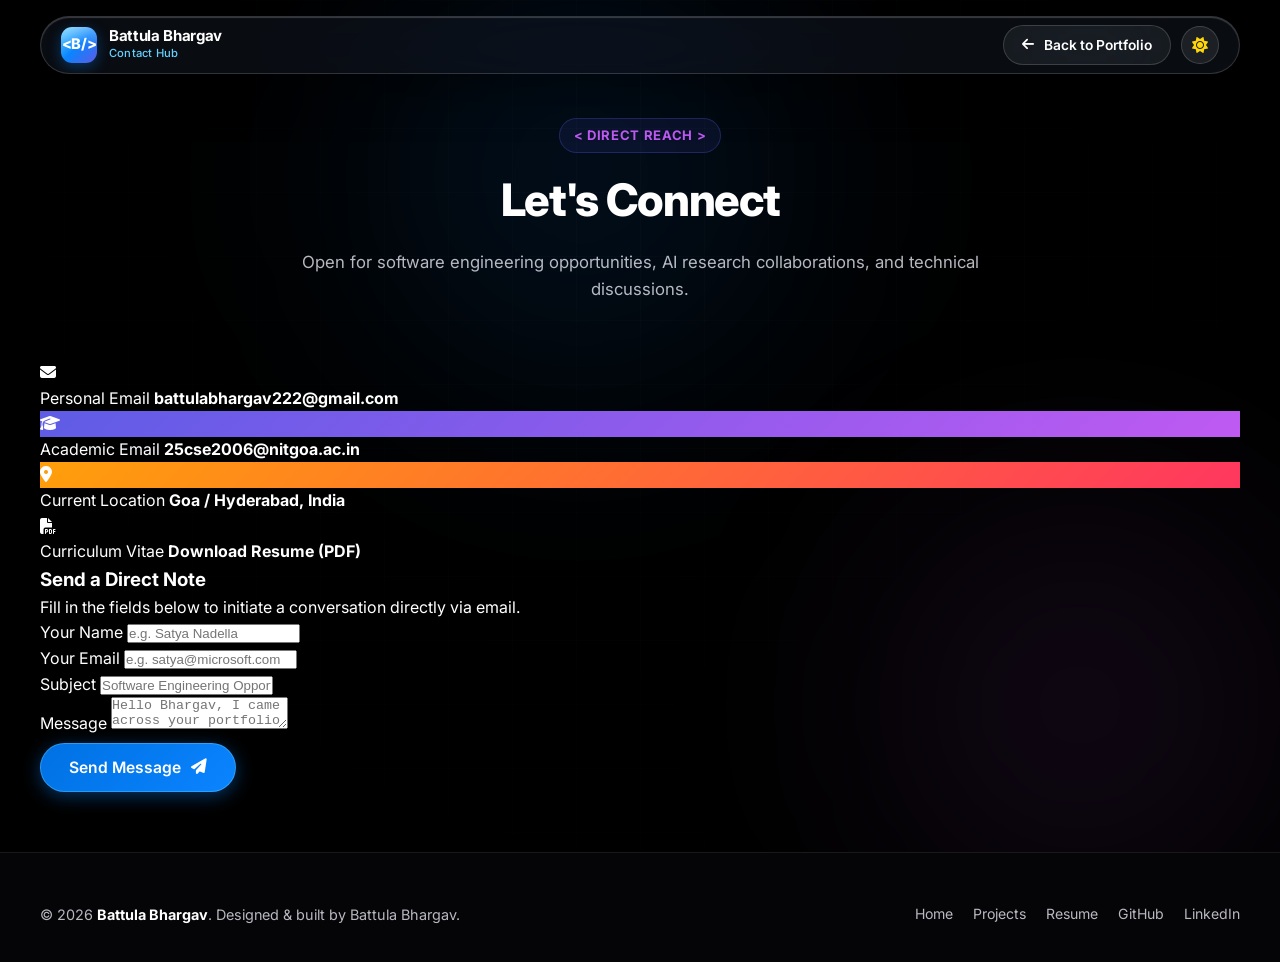
==== commit 007e8708: "chore: remove phone number from portfolio contact details" ====
--- a/Contact me.html
+++ b/Contact me.html
@@ -74,16 +74,6 @@
           <div class="contact-card-text">
             <span>Academic Email</span>
             <strong>25cse2006@nitgoa.ac.in</strong>
-          </div>
-        </a>
-
-        <a href="tel:+917286066067" class="contact-card-item">
-          <div class="contact-card-icon" style="background:var(--grad-mint-green);">
-            <i class="fa-solid fa-phone"></i>
-          </div>
-          <div class="contact-card-text">
-            <span>Direct Phone</span>
-            <strong>+91 7286066067</strong>
           </div>
         </a>
 
--- a/styles.css
+++ b/styles.css
@@ -253,26 +253,56 @@
 }
 
 .navbar {
+  position: relative;
   width: min(var(--max-width), 100%);
   display: flex;
   align-items: center;
   justify-content: space-between;
-  padding: 10px 22px;
-  background: var(--bg-surface);
-  backdrop-filter: var(--blur-header);
-  -webkit-backdrop-filter: var(--blur-header);
-  border: 1px solid var(--border-glass);
+  padding: 8px 20px;
   border-radius: var(--radius-full);
-  box-shadow: var(--shadow-md);
+  overflow: hidden; /* Contains the spotlight glow within the pill shape */
+  background: rgba(18, 22, 32, 0.55);
+  backdrop-filter: blur(28px) saturate(200%);
+  -webkit-backdrop-filter: blur(28px) saturate(200%);
+  border: 1px solid rgba(255, 255, 255, 0.16);
+  box-shadow: 
+    0 18px 45px rgba(0, 0, 0, 0.35),
+    inset 0 1px 1px rgba(255, 255, 255, 0.20);
   transition: all 0.3s cubic-bezier(0.16, 1, 0.3, 1);
 }
 
 .navbar:hover {
-  border-color: rgba(255, 255, 255, 0.2);
-  box-shadow: var(--shadow-lg), 0 0 20px rgba(10, 132, 255, 0.12);
+  border-color: rgba(255, 255, 255, 0.30);
+  box-shadow: 
+    0 22px 55px rgba(0, 0, 0, 0.42),
+    inset 0 1px 1px rgba(255, 255, 255, 0.35);
+}
+
+/* MovieGo+ Interactive Hover Light Spotlight Layer */
+.navbar-spotlight {
+  position: absolute;
+  inset: 0;
+  border-radius: inherit;
+  pointer-events: none;
+  opacity: 0;
+  transition: opacity 0.3s ease;
+  z-index: 1;
+  background: radial-gradient(
+    circle 150px at var(--mouse-x, 50%) var(--mouse-y, 50%),
+    rgba(255, 255, 255, 0.45) 0%,
+    rgba(255, 255, 255, 0.18) 25%,
+    rgba(255, 255, 255, 0.04) 55%,
+    transparent 75%
+  );
+}
+
+.navbar-spotlight.active {
+  opacity: 1;
 }
 
 .brand {
+  position: relative;
+  z-index: 2;
   display: flex;
   align-items: center;
   gap: 12px;
@@ -282,16 +312,16 @@
 }
 
 .brand-badge {
-  width: 38px;
-  height: 38px;
-  border-radius: 12px;
+  width: 36px;
+  height: 36px;
+  border-radius: 11px;
   background: var(--grad-primary);
   display: grid;
   place-items: center;
   color: #fff;
   font-weight: 800;
-  font-size: 0.95rem;
-  box-shadow: 0 6px 16px rgba(10, 132, 255, 0.35);
+  font-size: 0.92rem;
+  box-shadow: 0 4px 14px rgba(10, 132, 255, 0.35);
   position: relative;
   overflow: hidden;
 }
@@ -304,7 +334,7 @@
   right: 0;
   height: 50%;
   background: linear-gradient(180deg, rgba(255, 255, 255, 0.35), transparent);
-  border-radius: 12px 12px 0 0;
+  border-radius: 11px 11px 0 0;
 }
 
 .brand-text {
@@ -314,44 +344,65 @@
 
 .brand-name {
   color: var(--text-primary);
-  font-size: 0.96rem;
+  font-size: 0.94rem;
   font-weight: 700;
   line-height: 1.15;
+  transition: color 0.25s ease;
 }
 
 .brand-role {
   color: var(--apple-cyan);
-  font-size: 0.72rem;
+  font-size: 0.70rem;
   font-weight: 500;
   letter-spacing: 0.02em;
 }
 
 .nav-menu {
+  position: relative;
+  z-index: 2;
   display: flex;
   align-items: center;
   list-style: none;
-  gap: 6px;
+  gap: 4px;
 }
 
 .nav-link {
-  padding: 8px 14px;
+  position: relative;
+  padding: 6px 13px;
   border-radius: var(--radius-full);
   font-size: 0.88rem;
   font-weight: 500;
   color: var(--text-secondary);
-  transition: all 0.2s cubic-bezier(0.16, 1, 0.3, 1);
-  position: relative;
+  transition: color 0.25s ease, background 0.25s ease;
+}
+
+.nav-link::after {
+  content: "";
+  position: absolute;
+  bottom: 0px;
+  left: 12px;
+  right: 12px;
+  height: 2px;
+  background: #FFFFFF;
+  border-radius: 2px;
+  transform: scaleX(0);
+  transform-origin: center;
+  transition: transform 0.25s cubic-bezier(0.16, 1, 0.3, 1);
 }
 
 .nav-link:hover {
-  color: var(--text-primary);
+  color: #FFFFFF;
   background: rgba(255, 255, 255, 0.08);
+}
+
+.nav-link:hover::after,
+.nav-link.active::after {
+  transform: scaleX(1);
 }
 
 .nav-link.active {
   color: #FFFFFF;
-  background: var(--apple-blue);
-  box-shadow: 0 4px 14px rgba(10, 132, 255, 0.35);
+  font-weight: 600;
 }
 
 body.light-theme .nav-link.active {
@@ -360,48 +411,53 @@
 }
 
 .nav-controls {
+  position: relative;
+  z-index: 2;
   display: flex;
   align-items: center;
   gap: 10px;
 }
 
 .theme-toggle-btn {
-  width: 40px;
-  height: 40px;
+  width: 38px;
+  height: 38px;
   border-radius: 50%;
-  background: rgba(255, 255, 255, 0.06);
-  border: 1px solid var(--border-subtle);
+  background: rgba(255, 255, 255, 0.08);
+  border: 1px solid rgba(255, 255, 255, 0.16);
   color: var(--apple-yellow);
   display: grid;
   place-items: center;
-  font-size: 1.05rem;
+  font-size: 1rem;
   transition: all 0.25s ease;
 }
 
 .theme-toggle-btn:hover {
-  transform: scale(1.08) rotate(15deg);
-  background: rgba(255, 255, 255, 0.12);
+  transform: scale(1.06) rotate(15deg);
+  background: rgba(255, 255, 255, 0.16);
   border-color: var(--apple-yellow);
-  box-shadow: 0 0 16px rgba(255, 214, 10, 0.3);
+  box-shadow: 0 0 14px rgba(255, 214, 10, 0.35);
 }
 
 .btn-header-resume {
   display: inline-flex;
   align-items: center;
-  gap: 8px;
-  padding: 8px 18px;
+  gap: 7px;
+  padding: 7px 16px;
   border-radius: var(--radius-full);
-  background: var(--grad-primary);
+  background: rgba(255, 255, 255, 0.14);
+  border: 1px solid rgba(255, 255, 255, 0.24);
   color: #FFFFFF;
   font-size: 0.84rem;
   font-weight: 600;
-  box-shadow: 0 4px 16px rgba(10, 132, 255, 0.3);
+  box-shadow: 0 4px 14px rgba(0, 0, 0, 0.25);
   transition: all 0.25s cubic-bezier(0.16, 1, 0.3, 1);
 }
 
 .btn-header-resume:hover {
-  transform: translateY(-2px);
-  box-shadow: 0 6px 22px rgba(10, 132, 255, 0.45);
+  background: rgba(255, 255, 255, 0.24);
+  border-color: rgba(255, 255, 255, 0.40);
+  transform: translateY(-1px);
+  box-shadow: 0 6px 20px rgba(0, 0, 0, 0.35);
 }
 
 .mobile-menu-btn {
@@ -4369,16 +4425,34 @@
   filter: invert(1);
 }
 
-/* 2. Navbar in Light Mode */
+/* 2. Navbar in Light Mode (MovieGo+ Frosted Liquid Glass) */
 body.light-theme .navbar {
-  background: rgba(255, 255, 255, 0.85);
-  border-color: rgba(0, 0, 0, 0.12);
-  box-shadow: 0 8px 30px rgba(0, 0, 0, 0.08);
+  background: rgba(255, 255, 255, 0.65);
+  border: 1px solid rgba(255, 255, 255, 0.85);
+  backdrop-filter: blur(28px) saturate(200%);
+  -webkit-backdrop-filter: blur(28px) saturate(200%);
+  box-shadow: 
+    0 18px 40px rgba(0, 0, 0, 0.08),
+    0 2px 8px rgba(0, 0, 0, 0.03),
+    inset 0 1px 1px rgba(255, 255, 255, 0.95);
 }
 
 body.light-theme .navbar:hover {
-  border-color: rgba(0, 0, 0, 0.2);
-  box-shadow: 0 12px 36px rgba(0, 0, 0, 0.12);
+  border-color: rgba(255, 255, 255, 1);
+  box-shadow: 
+    0 22px 50px rgba(0, 0, 0, 0.11),
+    0 4px 12px rgba(0, 0, 0, 0.04),
+    inset 0 1px 1px rgba(255, 255, 255, 1);
+}
+
+body.light-theme .navbar-spotlight {
+  background: radial-gradient(
+    circle 150px at var(--mouse-x, 50%) var(--mouse-y, 50%),
+    rgba(255, 255, 255, 0.95) 0%,
+    rgba(255, 255, 255, 0.50) 25%,
+    rgba(255, 255, 255, 0.15) 55%,
+    transparent 75%
+  );
 }
 
 body.light-theme .brand-name {
@@ -4409,46 +4483,52 @@
   color: #4B4B52;
   font-size: 0.88rem;
   font-weight: 500;
-  padding: 8px 16px;
+  padding: 6px 13px;
   border-radius: var(--radius-full);
   transition: all 0.25s cubic-bezier(0.16, 1, 0.3, 1);
 }
 
+body.light-theme .nav-link::after {
+  background: #111113;
+}
+
 body.light-theme .nav-link:hover {
   color: #111113;
-  background: rgba(0, 0, 0, 0.06);
+  background: rgba(0, 0, 0, 0.05);
+}
+
+body.light-theme .nav-link.active {
+  color: #111113;
+  font-weight: 600;
+  background: transparent;
   box-shadow: none;
-  transform: translateY(-1px);
-}
-
-body.light-theme .nav-link.active {
-  color: #FFFFFF;
-  background: #111113;
-  box-shadow: 0 4px 14px rgba(0, 0, 0, 0.2);
 }
 
 body.light-theme .theme-toggle-btn {
   background: rgba(0, 0, 0, 0.05);
-  border-color: rgba(0, 0, 0, 0.12);
+  border-color: rgba(0, 0, 0, 0.10);
   color: #111113;
 }
 
 body.light-theme .theme-toggle-btn:hover {
-  background: rgba(0, 0, 0, 0.1);
+  background: rgba(0, 0, 0, 0.09);
   border-color: #FF9500;
   color: #FF9500;
 }
 
 body.light-theme .btn-header-resume {
-  background: rgba(0, 113, 227, 0.1);
-  border: 1px solid rgba(0, 113, 227, 0.28);
-  color: #0071E3;
+  background: #111113;
+  border: 1px solid #111113;
+  color: #FFFFFF;
+  box-shadow: 0 4px 14px rgba(0, 0, 0, 0.15);
 }
 
 body.light-theme .btn-header-resume:hover {
-  background: #0071E3;
+  background: #27272A;
+  border-color: #27272A;
   color: #FFFFFF;
-  box-shadow: 0 4px 18px rgba(0, 113, 227, 0.4);
+  box-shadow: 0 6px 20px rgba(0, 0, 0, 0.22);
+  transform: translateY(-1px);
 }
 
 body.light-theme .mobile-menu-btn {
@@ -4457,12 +4537,14 @@
   color: #111113;
 }
 
-body.light-theme .nav-menu {
-  background: rgba(255, 255, 255, 0.68);
-  backdrop-filter: blur(36px) saturate(200%);
-  -webkit-backdrop-filter: blur(36px) saturate(200%);
-  border: 1px solid rgba(255, 255, 255, 0.8);
-  box-shadow: inset 0 1px 1px rgba(255, 255, 255, 0.95), 0 16px 40px rgba(0, 0, 0, 0.1);
+@media (max-width: 900px) {
+  body.light-theme .nav-menu {
+    background: rgba(255, 255, 255, 0.88);
+    backdrop-filter: blur(36px) saturate(200%);
+    -webkit-backdrop-filter: blur(36px) saturate(200%);
+    border: 1px solid rgba(255, 255, 255, 0.9);
+    box-shadow: inset 0 1px 1px rgba(255, 255, 255, 0.95), 0 16px 40px rgba(0, 0, 0, 0.1);
+  }
 }
 
 /* 3. Hero Section in Light Mode */
